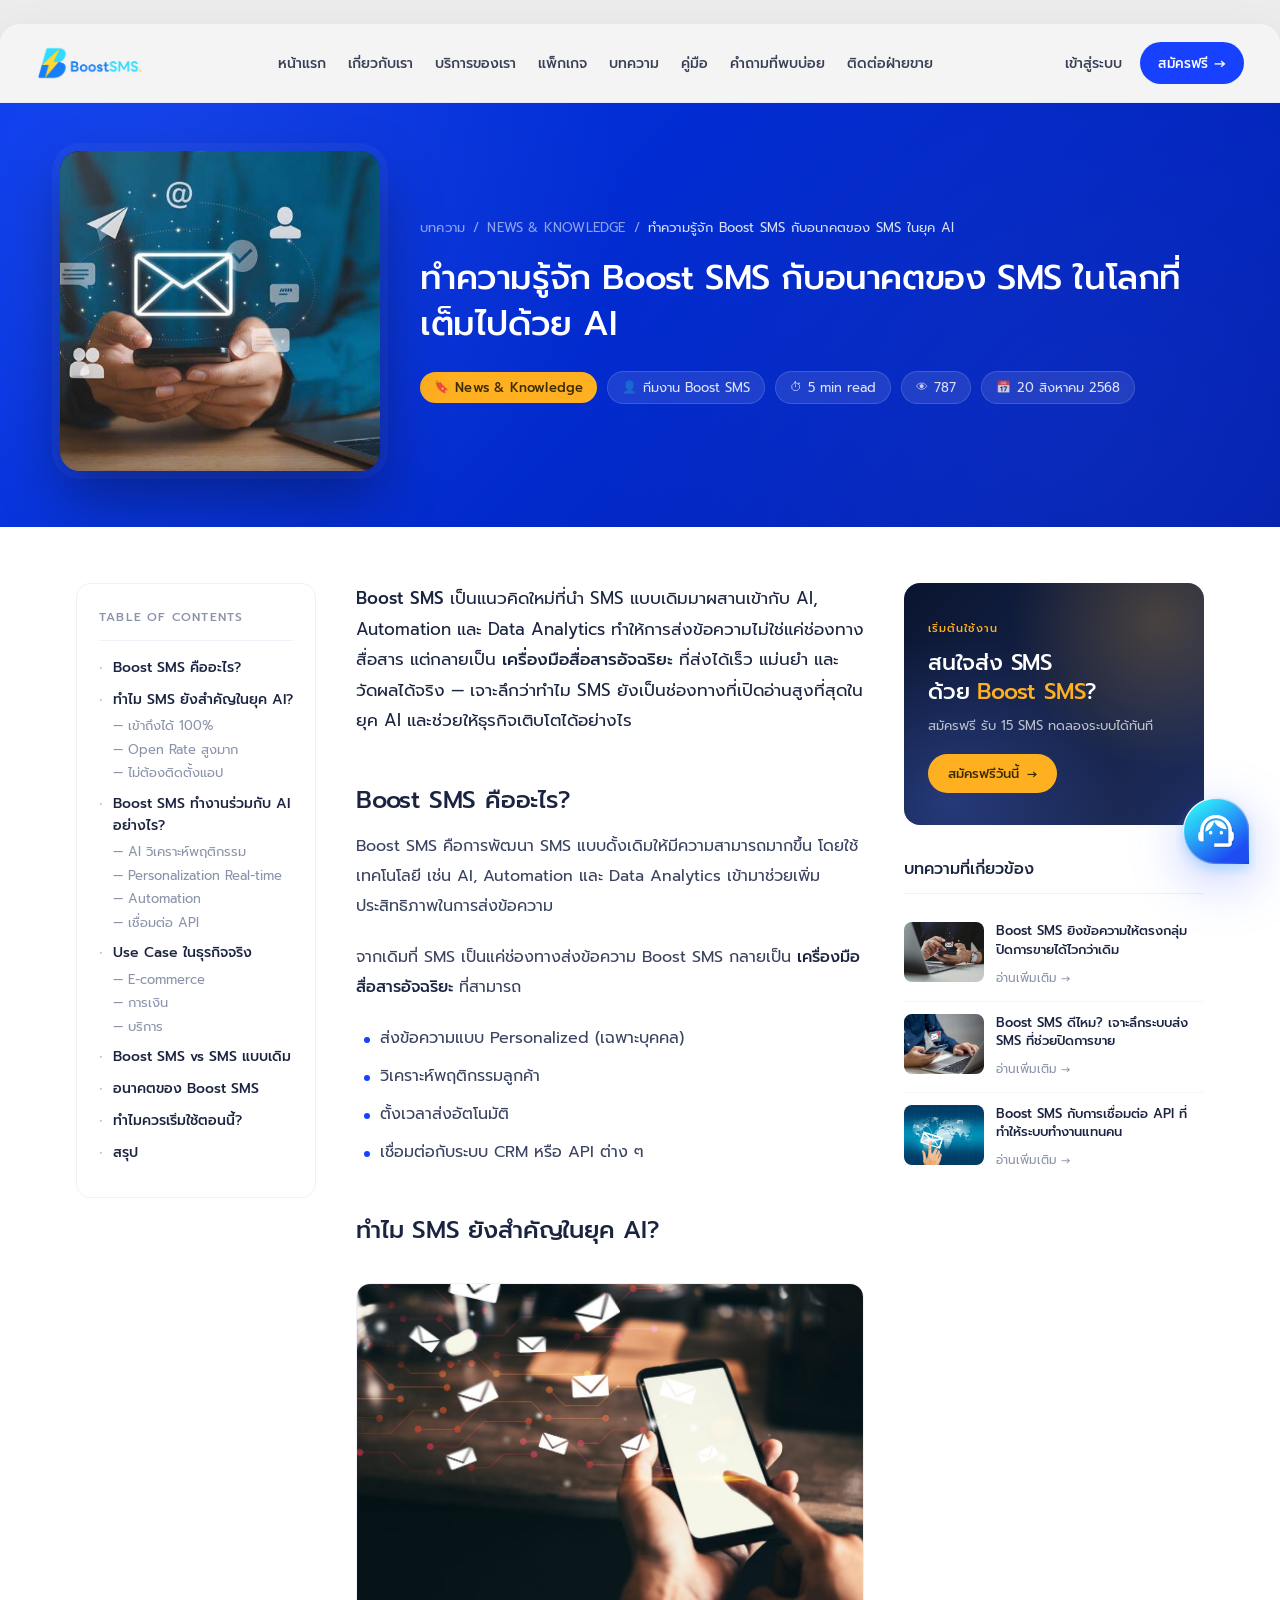
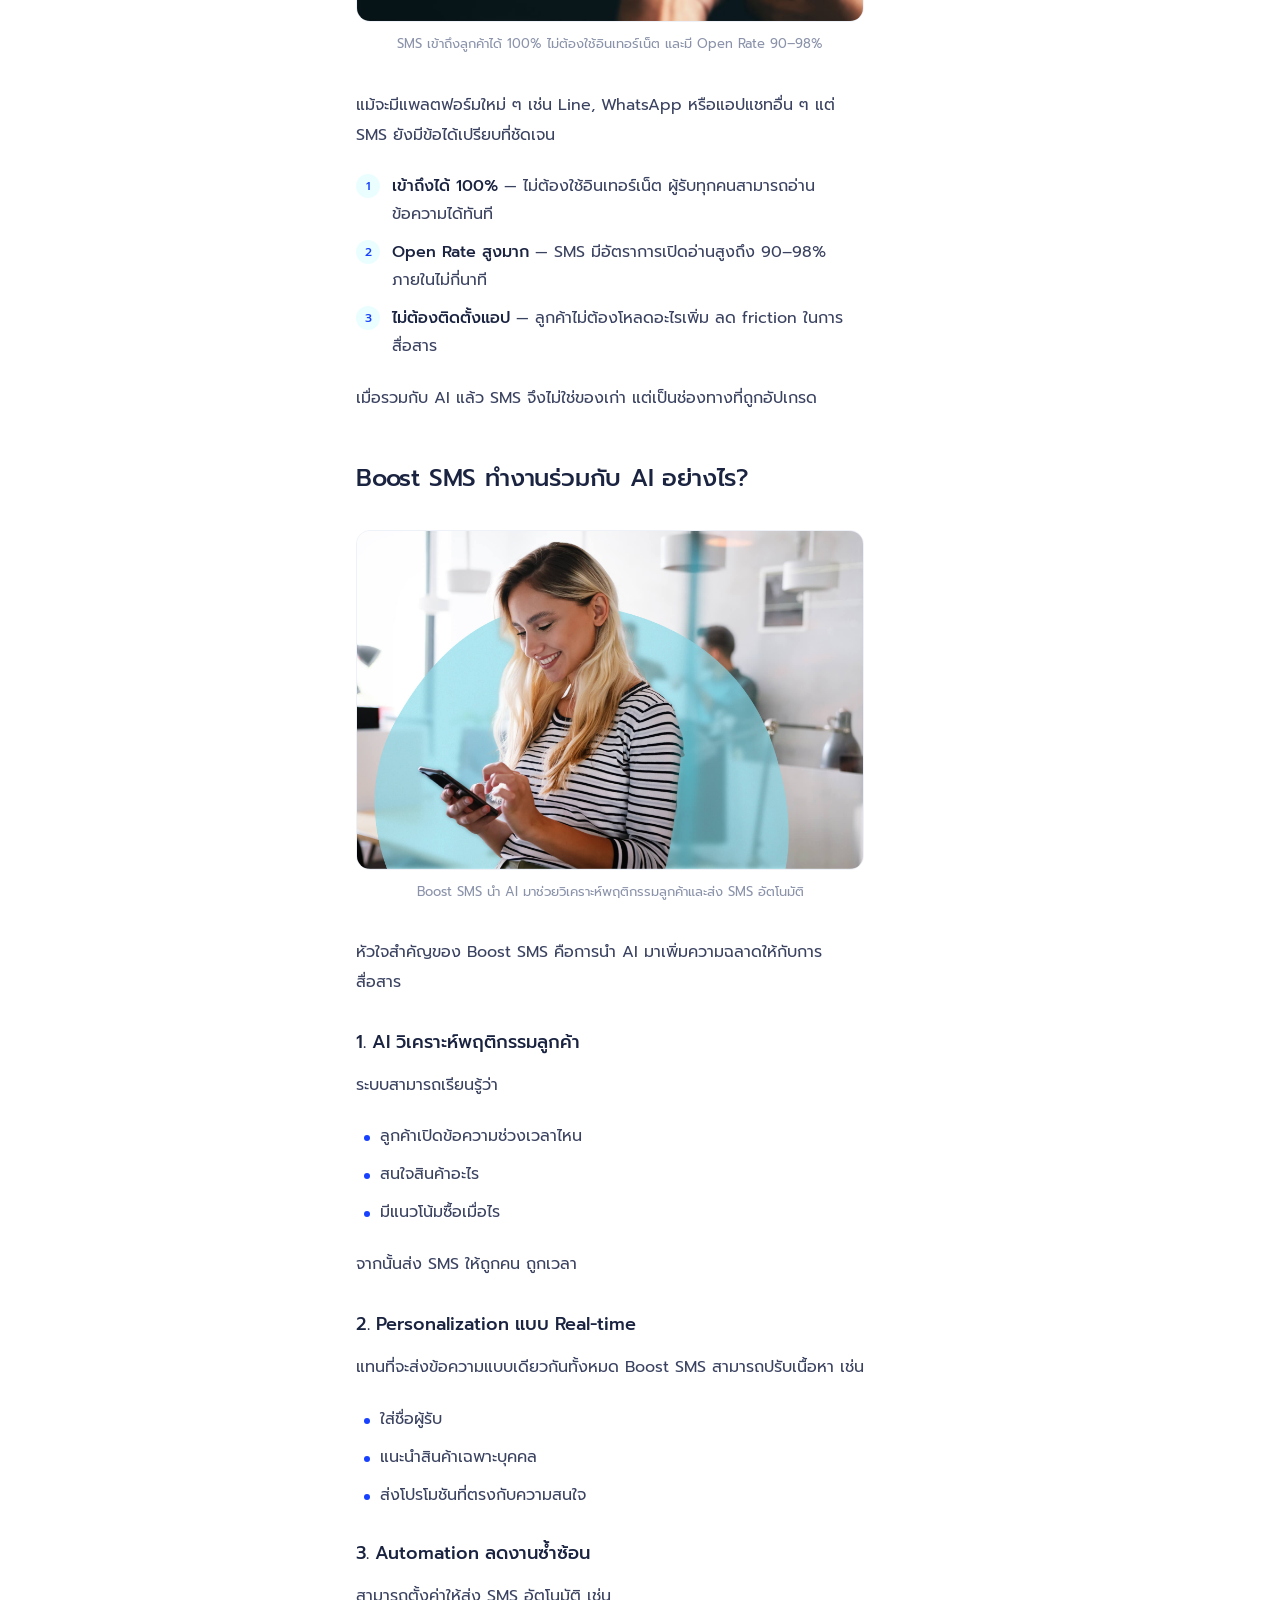
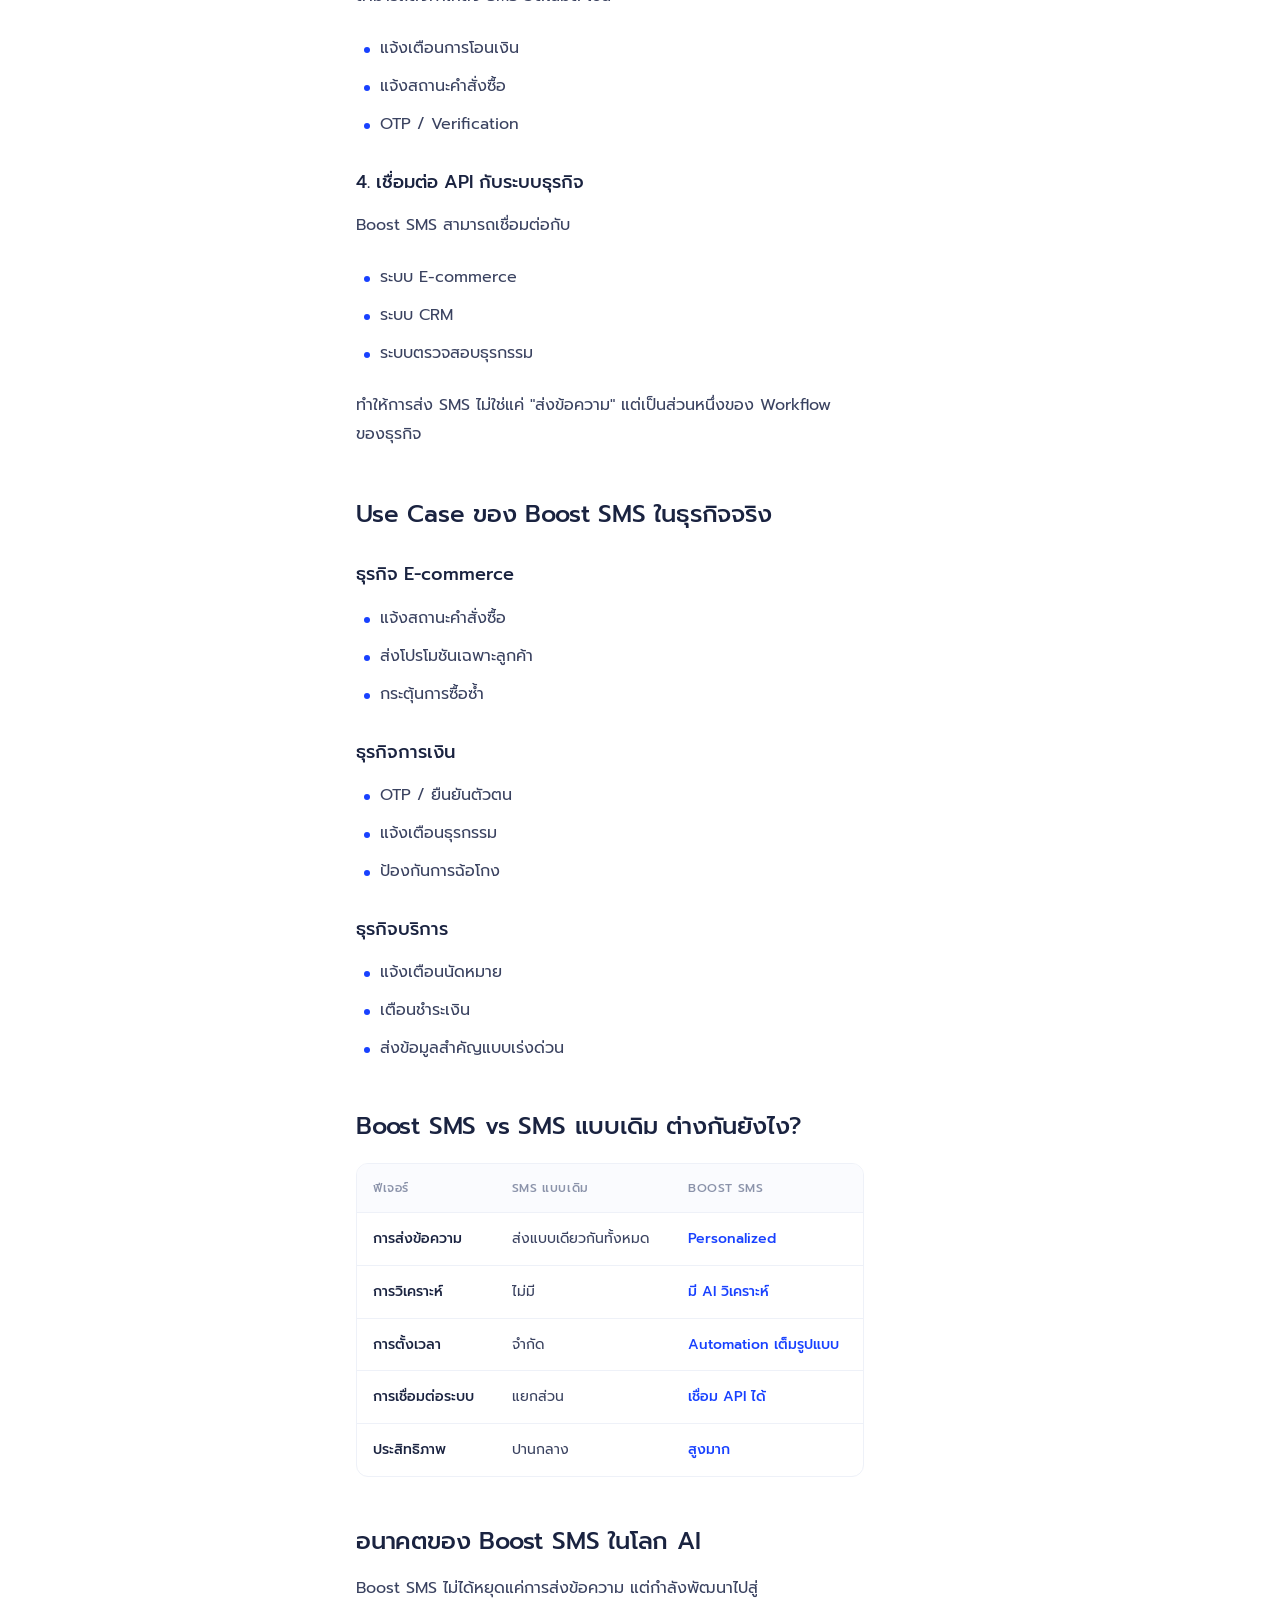
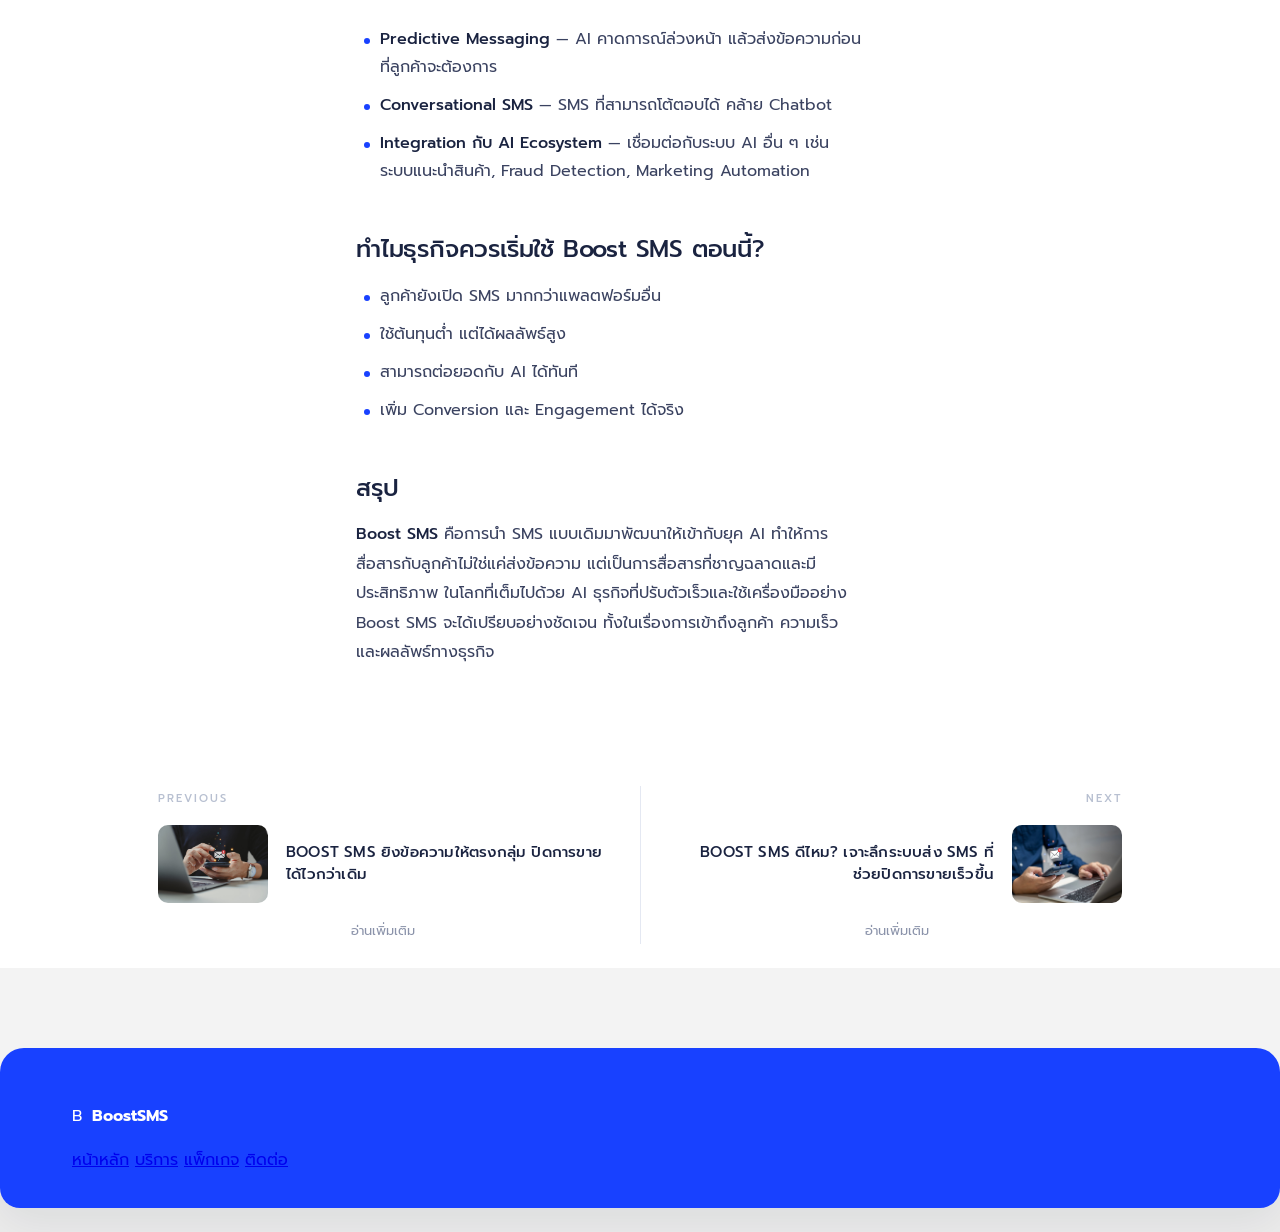
==== article-boost-sms-ai-future.html @ 768e5c73 "Add blog articles, Google Maps embed, redesigned footer Co-Authored-By: Claude Opus 4.7 (1M context)" ====
<!doctype html>
<html lang="th">
  <head>
    <meta charset="UTF-8" />
    <meta name="viewport" content="width=device-width, initial-scale=1.0" />
    <title>ทำความรู้จัก Boost SMS กับอนาคตของ SMS ในโลกที่เต็มไปด้วย AI | BoostSMS</title>
    <link rel="preconnect" href="https://fonts.googleapis.com" />
    <link rel="preconnect" href="https://fonts.gstatic.com" crossorigin />
    <link
      href="https://fonts.googleapis.com/css2?family=Prompt:wght@300;400;500;600;700&display=swap"
      rel="stylesheet"
    />
    <link rel="stylesheet" href="styles.css" />
  </head>
  <body>
    <div class="page-shell">
      <header class="topbar">
        <a class="logo" href="index.html">
          <img src="assets/logo-boostsms.png" alt="BoostSMS" class="logo-image" />
        </a>
        <nav class="desktop-nav">
          <a href="index.html">หน้าแรก</a>
          <a href="index.html">เกี่ยวกับเรา</a>
          <a href="index.html">บริการของเรา</a>
          <a href="index.html">แพ็กเกจ</a>
          <a href="index.html#blog">บทความ</a>
          <a href="index.html">คู่มือ</a>
          <a href="index.html">คำถามที่พบบ่อย</a>
          <a href="index.html">ติดต่อฝ่ายขาย</a>
        </nav>
        <div class="topbar-actions">
          <a class="nav-login" href="#">เข้าสู่ระบบ</a>
          <button class="btn btn-primary btn-signup">
            สมัครฟรี
            <span class="arrow" aria-hidden="true">→</span>
          </button>
        </div>
      </header>

      <main>
        <article class="article-page-v2">
          <section class="article-hero-dark">
            <div class="article-hero-grid">
              <div class="article-hero-cover">
                <img src="assets/cover-ai.jpeg" alt="Boost SMS กับอนาคตของ SMS ในยุค AI" />
              </div>
              <div class="article-hero-info">
                <div class="article-breadcrumb-dark">
                  <a href="index.html">บทความ</a>
                  <span aria-hidden="true">/</span>
                  <a href="index.html#blog">NEWS &amp; KNOWLEDGE</a>
                  <span aria-hidden="true">/</span>
                  <span>ทำความรู้จัก Boost SMS กับอนาคตของ SMS ในยุค AI</span>
                </div>
                <h1>ทำความรู้จัก Boost SMS กับอนาคตของ SMS ในโลกที่เต็มไปด้วย AI</h1>
                <div class="article-hero-meta">
                  <span class="meta-badge">
                    <span class="badge-icon" aria-hidden="true">🔖</span>
                    News &amp; Knowledge
                  </span>
                  <span class="meta-chip">
                    <span class="chip-icon" aria-hidden="true">👤</span>
                    ทีมงาน Boost SMS
                  </span>
                  <span class="meta-chip">
                    <span class="chip-icon" aria-hidden="true">⏱</span>
                    5 min read
                  </span>
                  <span class="meta-chip">
                    <span class="chip-icon" aria-hidden="true">👁</span>
                    787
                  </span>
                  <span class="meta-chip">
                    <span class="chip-icon" aria-hidden="true">📅</span>
                    20 สิงหาคม 2568
                  </span>
                </div>
              </div>
            </div>
          </section>

          <section class="article-body-layout">
            <aside class="article-toc-sidebar">
              <div class="toc-sidebar-title">TABLE OF CONTENTS</div>
              <ul class="toc-sidebar-list">
                <li><a href="#what-is-boost-sms">Boost SMS คืออะไร?</a></li>
                <li>
                  <a href="#why-sms-matter">ทำไม SMS ยังสำคัญในยุค AI?</a>
                  <ul>
                    <li><a href="#why-sms-matter">— เข้าถึงได้ 100%</a></li>
                    <li><a href="#why-sms-matter">— Open Rate สูงมาก</a></li>
                    <li><a href="#why-sms-matter">— ไม่ต้องติดตั้งแอป</a></li>
                  </ul>
                </li>
                <li>
                  <a href="#work-with-ai">Boost SMS ทำงานร่วมกับ AI อย่างไร?</a>
                  <ul>
                    <li><a href="#work-with-ai">— AI วิเคราะห์พฤติกรรม</a></li>
                    <li><a href="#work-with-ai">— Personalization Real-time</a></li>
                    <li><a href="#work-with-ai">— Automation</a></li>
                    <li><a href="#work-with-ai">— เชื่อมต่อ API</a></li>
                  </ul>
                </li>
                <li>
                  <a href="#use-cases">Use Case ในธุรกิจจริง</a>
                  <ul>
                    <li><a href="#use-cases">— E-commerce</a></li>
                    <li><a href="#use-cases">— การเงิน</a></li>
                    <li><a href="#use-cases">— บริการ</a></li>
                  </ul>
                </li>
                <li><a href="#comparison">Boost SMS vs SMS แบบเดิม</a></li>
                <li><a href="#future">อนาคตของ Boost SMS</a></li>
                <li><a href="#why-start-now">ทำไมควรเริ่มใช้ตอนนี้?</a></li>
                <li><a href="#conclusion">สรุป</a></li>
              </ul>
            </aside>

            <div class="article-main-content">
              <div class="article-content">
                <p class="article-lead">
                  <strong>Boost SMS</strong> เป็นแนวคิดใหม่ที่นำ SMS แบบเดิมมาผสานเข้ากับ
                  AI, Automation และ Data Analytics ทำให้การส่งข้อความไม่ใช่แค่ช่องทางสื่อสาร
                  แต่กลายเป็น <strong>เครื่องมือสื่อสารอัจฉริยะ</strong>
                  ที่ส่งได้เร็ว แม่นยำ และวัดผลได้จริง — เจาะลึกว่าทำไม SMS
                  ยังเป็นช่องทางที่เปิดอ่านสูงที่สุดในยุค AI และช่วยให้ธุรกิจเติบโตได้อย่างไร
                </p>

                <h2 id="what-is-boost-sms">Boost SMS คืออะไร?</h2>
                <p>
                  Boost SMS คือการพัฒนา SMS แบบดั้งเดิมให้มีความสามารถมากขึ้น
                  โดยใช้เทคโนโลยี เช่น AI, Automation และ Data Analytics
                  เข้ามาช่วยเพิ่มประสิทธิภาพในการส่งข้อความ
                </p>
                <p>
                  จากเดิมที่ SMS เป็นแค่ช่องทางส่งข้อความ Boost SMS กลายเป็น
                  <strong>เครื่องมือสื่อสารอัจฉริยะ</strong> ที่สามารถ
                </p>
                <ul class="feature-list">
                  <li>ส่งข้อความแบบ Personalized (เฉพาะบุคคล)</li>
                  <li>วิเคราะห์พฤติกรรมลูกค้า</li>
                  <li>ตั้งเวลาส่งอัตโนมัติ</li>
                  <li>เชื่อมต่อกับระบบ CRM หรือ API ต่าง ๆ</li>
                </ul>

                <h2 id="why-sms-matter">ทำไม SMS ยังสำคัญในยุค AI?</h2>
                <figure>
                  <img src="assets/blog-sms-marketing.jpg" alt="SMS ยังคงเป็นช่องทางที่มี Open Rate สูงที่สุด" />
                  <figcaption>SMS เข้าถึงลูกค้าได้ 100% ไม่ต้องใช้อินเทอร์เน็ต และมี Open Rate 90–98%</figcaption>
                </figure>
                <p>
                  แม้จะมีแพลตฟอร์มใหม่ ๆ เช่น Line, WhatsApp หรือแอปแชทอื่น ๆ แต่ SMS
                  ยังมีข้อได้เปรียบที่ชัดเจน
                </p>
                <ol>
                  <li>
                    <strong>เข้าถึงได้ 100%</strong> — ไม่ต้องใช้อินเทอร์เน็ต
                    ผู้รับทุกคนสามารถอ่านข้อความได้ทันที
                  </li>
                  <li>
                    <strong>Open Rate สูงมาก</strong> — SMS
                    มีอัตราการเปิดอ่านสูงถึง 90–98% ภายในไม่กี่นาที
                  </li>
                  <li>
                    <strong>ไม่ต้องติดตั้งแอป</strong> —
                    ลูกค้าไม่ต้องโหลดอะไรเพิ่ม ลด friction ในการสื่อสาร
                  </li>
                </ol>
                <p>เมื่อรวมกับ AI แล้ว SMS จึงไม่ใช่ของเก่า แต่เป็นช่องทางที่ถูกอัปเกรด</p>

                <h2 id="work-with-ai">Boost SMS ทำงานร่วมกับ AI อย่างไร?</h2>
                <figure>
                  <img src="assets/blog-boost-header.jpg" alt="Boost SMS ที่ใช้ AI วิเคราะห์และส่งข้อความอัตโนมัติ" />
                  <figcaption>Boost SMS นำ AI มาช่วยวิเคราะห์พฤติกรรมลูกค้าและส่ง SMS อัตโนมัติ</figcaption>
                </figure>
                <p>หัวใจสำคัญของ Boost SMS คือการนำ AI มาเพิ่มความฉลาดให้กับการสื่อสาร</p>

                <h3>1. AI วิเคราะห์พฤติกรรมลูกค้า</h3>
                <p>ระบบสามารถเรียนรู้ว่า</p>
                <ul class="feature-list">
                  <li>ลูกค้าเปิดข้อความช่วงเวลาไหน</li>
                  <li>สนใจสินค้าอะไร</li>
                  <li>มีแนวโน้มซื้อเมื่อไร</li>
                </ul>
                <p>จากนั้นส่ง SMS ให้ถูกคน ถูกเวลา</p>

                <h3>2. Personalization แบบ Real-time</h3>
                <p>
                  แทนที่จะส่งข้อความแบบเดียวกันทั้งหมด Boost SMS สามารถปรับเนื้อหา
                  เช่น
                </p>
                <ul class="feature-list">
                  <li>ใส่ชื่อผู้รับ</li>
                  <li>แนะนำสินค้าเฉพาะบุคคล</li>
                  <li>ส่งโปรโมชันที่ตรงกับความสนใจ</li>
                </ul>

                <h3>3. Automation ลดงานซ้ำซ้อน</h3>
                <p>สามารถตั้งค่าให้ส่ง SMS อัตโนมัติ เช่น</p>
                <ul class="feature-list">
                  <li>แจ้งเตือนการโอนเงิน</li>
                  <li>แจ้งสถานะคำสั่งซื้อ</li>
                  <li>OTP / Verification</li>
                </ul>

                <h3>4. เชื่อมต่อ API กับระบบธุรกิจ</h3>
                <p>Boost SMS สามารถเชื่อมต่อกับ</p>
                <ul class="feature-list">
                  <li>ระบบ E-commerce</li>
                  <li>ระบบ CRM</li>
                  <li>ระบบตรวจสอบธุรกรรม</li>
                </ul>
                <p>ทำให้การส่ง SMS ไม่ใช่แค่ "ส่งข้อความ" แต่เป็นส่วนหนึ่งของ Workflow ของธุรกิจ</p>

                <h2 id="use-cases">Use Case ของ Boost SMS ในธุรกิจจริง</h2>

                <h3>ธุรกิจ E-commerce</h3>
                <ul class="feature-list">
                  <li>แจ้งสถานะคำสั่งซื้อ</li>
                  <li>ส่งโปรโมชันเฉพาะลูกค้า</li>
                  <li>กระตุ้นการซื้อซ้ำ</li>
                </ul>

                <h3>ธุรกิจการเงิน</h3>
                <ul class="feature-list">
                  <li>OTP / ยืนยันตัวตน</li>
                  <li>แจ้งเตือนธุรกรรม</li>
                  <li>ป้องกันการฉ้อโกง</li>
                </ul>

                <h3>ธุรกิจบริการ</h3>
                <ul class="feature-list">
                  <li>แจ้งเตือนนัดหมาย</li>
                  <li>เตือนชำระเงิน</li>
                  <li>ส่งข้อมูลสำคัญแบบเร่งด่วน</li>
                </ul>

                <h2 id="comparison">Boost SMS vs SMS แบบเดิม ต่างกันยังไง?</h2>
                <div class="article-table-wrap">
                  <table class="article-table">
                    <thead>
                      <tr>
                        <th>ฟีเจอร์</th>
                        <th>SMS แบบเดิม</th>
                        <th>Boost SMS</th>
                      </tr>
                    </thead>
                    <tbody>
                      <tr>
                        <td>การส่งข้อความ</td>
                        <td>ส่งแบบเดียวกันทั้งหมด</td>
                        <td><strong>Personalized</strong></td>
                      </tr>
                      <tr>
                        <td>การวิเคราะห์</td>
                        <td>ไม่มี</td>
                        <td><strong>มี AI วิเคราะห์</strong></td>
                      </tr>
                      <tr>
                        <td>การตั้งเวลา</td>
                        <td>จำกัด</td>
                        <td><strong>Automation เต็มรูปแบบ</strong></td>
                      </tr>
                      <tr>
                        <td>การเชื่อมต่อระบบ</td>
                        <td>แยกส่วน</td>
                        <td><strong>เชื่อม API ได้</strong></td>
                      </tr>
                      <tr>
                        <td>ประสิทธิภาพ</td>
                        <td>ปานกลาง</td>
                        <td><strong>สูงมาก</strong></td>
                      </tr>
                    </tbody>
                  </table>
                </div>

                <h2 id="future">อนาคตของ Boost SMS ในโลก AI</h2>
                <p>Boost SMS ไม่ได้หยุดแค่การส่งข้อความ แต่กำลังพัฒนาไปสู่</p>
                <ul class="feature-list">
                  <li>
                    <strong>Predictive Messaging</strong> — AI คาดการณ์ล่วงหน้า
                    แล้วส่งข้อความก่อนที่ลูกค้าจะต้องการ
                  </li>
                  <li>
                    <strong>Conversational SMS</strong> — SMS ที่สามารถโต้ตอบได้
                    คล้าย Chatbot
                  </li>
                  <li>
                    <strong>Integration กับ AI Ecosystem</strong> — เชื่อมต่อกับระบบ
                    AI อื่น ๆ เช่น ระบบแนะนำสินค้า, Fraud Detection, Marketing Automation
                  </li>
                </ul>

                <h2 id="why-start-now">ทำไมธุรกิจควรเริ่มใช้ Boost SMS ตอนนี้?</h2>
                <ul class="feature-list">
                  <li>ลูกค้ายังเปิด SMS มากกว่าแพลตฟอร์มอื่น</li>
                  <li>ใช้ต้นทุนต่ำ แต่ได้ผลลัพธ์สูง</li>
                  <li>สามารถต่อยอดกับ AI ได้ทันที</li>
                  <li>เพิ่ม Conversion และ Engagement ได้จริง</li>
                </ul>

                <h2 id="conclusion">สรุป</h2>
                <p>
                  <strong>Boost SMS</strong> คือการนำ SMS แบบเดิมมาพัฒนาให้เข้ากับยุค
                  AI ทำให้การสื่อสารกับลูกค้าไม่ใช่แค่ส่งข้อความ
                  แต่เป็นการสื่อสารที่ชาญฉลาดและมีประสิทธิภาพ
                  ในโลกที่เต็มไปด้วย AI ธุรกิจที่ปรับตัวเร็วและใช้เครื่องมืออย่าง Boost
                  SMS จะได้เปรียบอย่างชัดเจน ทั้งในเรื่องการเข้าถึงลูกค้า ความเร็ว
                  และผลลัพธ์ทางธุรกิจ
                </p>
              </div>
            </div>

            <aside class="article-right-sidebar">
              <a href="#" class="sidebar-cta-banner">
                <div class="sidebar-cta-inner">
                  <div class="sidebar-cta-eyebrow">เริ่มต้นใช้งาน</div>
                  <div class="sidebar-cta-headline">
                    สนใจส่ง SMS<br />ด้วย <span>Boost SMS</span>?
                  </div>
                  <div class="sidebar-cta-subtext">
                    สมัครฟรี รับ 15 SMS ทดลองระบบได้ทันที
                  </div>
                  <div class="sidebar-cta-button">
                    สมัครฟรีวันนี้
                    <span aria-hidden="true">→</span>
                  </div>
                </div>
                <div class="sidebar-cta-deco" aria-hidden="true"></div>
              </a>

              <div class="sidebar-related">
                <div class="sidebar-related-title">บทความที่เกี่ยวข้อง</div>
                <a href="article-boost-sms-targeted.html" class="sidebar-related-item">
                  <div class="sr-thumb"><img src="assets/cover-targeted.jpeg" alt="" /></div>
                  <div class="sr-body">
                    <h4>Boost SMS ยิงข้อความให้ตรงกลุ่ม ปิดการขายได้ไวกว่าเดิม</h4>
                    <span class="sr-more">อ่านเพิ่มเติม →</span>
                  </div>
                </a>
                <a href="article-boost-sms-review.html" class="sidebar-related-item">
                  <div class="sr-thumb"><img src="assets/cover-review.jpg" alt="" /></div>
                  <div class="sr-body">
                    <h4>Boost SMS ดีไหม? เจาะลึกระบบส่ง SMS ที่ช่วยปิดการขาย</h4>
                    <span class="sr-more">อ่านเพิ่มเติม →</span>
                  </div>
                </a>
                <a href="article-boost-sms-api.html" class="sidebar-related-item">
                  <div class="sr-thumb"><img src="assets/cover-network.jpg" alt="" /></div>
                  <div class="sr-body">
                    <h4>Boost SMS กับการเชื่อมต่อ API ที่ทำให้ระบบทำงานแทนคน</h4>
                    <span class="sr-more">อ่านเพิ่มเติม →</span>
                  </div>
                </a>
              </div>
            </aside>
          </section>

          <nav class="article-prevnext" aria-label="บทความก่อนหน้าและถัดไป">
            <a href="article-boost-sms-targeted.html" class="prevnext-item prevnext-prev">
              <div class="prevnext-label">PREVIOUS</div>
              <div class="prevnext-body">
                <div class="prevnext-thumb">
                  <img src="assets/cover-targeted.jpeg" alt="" />
                </div>
                <div class="prevnext-text">
                  <h4>BOOST SMS ยิงข้อความให้ตรงกลุ่ม ปิดการขายได้ไวกว่าเดิม</h4>
                </div>
              </div>
              <div class="prevnext-more">อ่านเพิ่มเติม</div>
            </a>
            <a href="#" class="prevnext-item prevnext-next">
              <div class="prevnext-label">NEXT</div>
              <div class="prevnext-body">
                <div class="prevnext-text">
                  <h4>BOOST SMS ดีไหม? เจาะลึกระบบส่ง SMS ที่ช่วยปิดการขายเร็วขึ้น</h4>
                </div>
                <div class="prevnext-thumb">
                  <img src="assets/cover-review.jpg" alt="" />
                </div>
              </div>
              <div class="prevnext-more">อ่านเพิ่มเติม</div>
            </a>
          </nav>
        </article>
      </main>

      <footer class="footer">
        <div class="footer-brand">
          <span class="logo-mark">B</span>
          <strong>BoostSMS</strong>
        </div>
        <div class="footer-links">
          <a href="index.html">หน้าหลัก</a>
          <a href="index.html">บริการ</a>
          <a href="index.html">แพ็กเกจ</a>
          <a href="index.html">ติดต่อ</a>
        </div>
      </footer>
    </div>

    <a href="#" class="chat-popup" aria-label="แชทกับเรา">
      <img src="assets/chat-popup.png" alt="Chat" />
    </a>

    <script src="script.js"></script>
  </body>
</html>
---- styles.css ----
:root {
  --blue: #1841ff;
  --blue-dark: #1235d2;
  --sky: #eef8ff;
  --ink: #10152c;
  --muted: #69708a;
  --line: #e6ecf6;
  --mint: #e6f6ef;
  --mint-deep: #a8dfc3;
}

* {
  box-sizing: border-box;
}

body {
  margin: 0;
  font-family: "Prompt", sans-serif;
  background: #ececec;
  color: var(--ink);
}

.page-shell {
  max-width: 1280px;
  margin: 24px auto;
  background: #F4F4F4E5;
  border-radius: 20px;
  overflow: hidden;
  box-shadow: 0 14px 45px rgba(17, 24, 39, 0.08);
}

.topbar {
  display: flex;
  align-items: center;
  justify-content: space-between;
  gap: 24px;
  padding: 18px 36px;
  border-bottom: 1px solid var(--line);
  position: sticky;
  top: 0;
  z-index: 20;
  background: rgba(244, 244, 244, 0.9);
  backdrop-filter: blur(8px);
}

.logo {
  display: flex;
  align-items: center;
  text-decoration: none;
}

.logo-image {
  height: 36px;
  width: auto;
  display: block;
}

.desktop-nav {
  display: flex;
  gap: 22px;
  flex-wrap: wrap;
  justify-content: center;
  flex: 1;
}

.desktop-nav a {
  text-decoration: none;
  color: #394056;
  font-size: 14px;
  font-weight: 500;
  transition: color 0.15s ease;
}

.desktop-nav a:hover {
  color: var(--blue);
}

.topbar-actions {
  display: flex;
  align-items: center;
  gap: 18px;
}

.nav-login {
  color: #394056;
  text-decoration: none;
  font-size: 14px;
  font-weight: 500;
}

.btn-signup {
  display: inline-flex;
  align-items: center;
  gap: 6px;
  padding: 10px 18px;
}

.btn-signup .arrow {
  font-size: 15px;
  transition: transform 0.2s ease;
}

.btn-signup:hover .arrow {
  transform: translateX(3px);
}

.btn {
  border: 0;
  border-radius: 999px;
  font-family: inherit;
  font-weight: 500;
  padding: 10px 18px;
  cursor: pointer;
}

.btn-primary {
  background: var(--blue);
  color: #fff;
}

.btn-ghost {
  background: #edf2ff;
  color: var(--blue);
  border: 1px solid #dae5ff;
}

.btn-light {
  background: #fff;
  color: var(--blue);
}

.full {
  width: 100%;
}

.section-light {
  padding: 56px 36px;
  background: #fff;
}

.section-blue {
  padding: 72px 56px;
  background: #1D4CF3;
  color: #fff;
}

.hero {
  padding: 24px 48px 64px;
  background: #F4F4F4E5;
}

.hero-card {
  display: grid;
  grid-template-columns: 1.05fr 1fr;
  gap: 0;
  align-items: center;
  padding: 20px 0 40px 56px;
  background: #FFFFFF;
  border-radius: 24px;
  position: relative;
  overflow: hidden;
}

.hero h1 {
  margin: 0;
  font-size: 40px;
  line-height: 1.3;
  font-weight: 600;
  letter-spacing: 0.2px;
}

.hero-lead {
  color: #4b5470;
  margin: 18px 0 0;
  font-size: 16px;
  line-height: 1.65;
  max-width: 520px;
}

.price-callout {
  margin-top: 28px;
  background: #ECFEFF;
  border-radius: 24px;
  padding: 22px 28px 24px;
  max-width: 520px;
  position: relative;
}

.price-callout::before {
  content: "";
  position: absolute;
  top: -22px;
  right: -12px;
  width: 64px;
  height: 64px;
  background: #eef5fc;
  border-radius: 50%;
  pointer-events: none;
}

.price-callout::after {
  content: "";
  position: absolute;
  bottom: -18px;
  left: 48px;
  width: 32px;
  height: 32px;
  background: #ECFEFF;
  border-radius: 50%;
  pointer-events: none;
}

.price-headline {
  margin: 0 80px 0 0;
  font-size: 24px;
  font-weight: 600;
  color: var(--ink);
  letter-spacing: -0.2px;
}

.price-headline strong {
  color: var(--blue);
  font-weight: 700;
}

.price-checks {
  list-style: none;
  padding: 0;
  margin: 20px 0 24px;
  display: flex;
  flex-wrap: wrap;
  gap: 22px;
}

.price-checks li {
  display: inline-flex;
  align-items: center;
  gap: 10px;
  color: #3b4358;
  font-size: 14px;
}

.price-checks .check {
  width: 22px;
  height: 22px;
  border-radius: 50%;
  background: var(--mint-deep);
  color: #fff;
  font-size: 13px;
  font-weight: 700;
  display: inline-flex;
  align-items: center;
  justify-content: center;
}

.price-callout .btn {
  padding: 13px 26px;
  font-size: 15px;
  font-weight: 600;
  box-shadow: 0 12px 24px rgba(24, 65, 255, 0.28);
}

.hero-phone-wrap {
  display: flex;
  justify-content: flex-end;
  align-items: flex-end;
  position: relative;
  align-self: stretch;
  margin-bottom: -60px;
  overflow: visible;
}

.hero-phone-image {
  width: 100%;
  max-width: 420px;
  height: auto;
  display: block;
  object-fit: contain;
  -webkit-mask-image: linear-gradient(
    to bottom,
    #000 0%,
    #000 82%,
    rgba(0, 0, 0, 0.85) 88%,
    transparent 95%
  );
  mask-image: linear-gradient(
    to bottom,
    #000 0%,
    #000 82%,
    rgba(0, 0, 0, 0.85) 88%,
    transparent 95%
  );
}

.hero-stats {
  margin-top: 48px;
  display: grid;
  grid-template-columns: repeat(4, minmax(0, 1fr));
  gap: 20px;
  padding: 0 24px 8px;
  position: relative;
}

.chat-popup {
  position: fixed;
  bottom: 24px;
  right: 24px;
  width: 80px;
  height: 80px;
  z-index: 50;
  display: block;
  transition: transform 0.2s ease;
}

.chat-popup img {
  width: 100%;
  height: 100%;
  display: block;
  object-fit: contain;
  filter: drop-shadow(0 14px 26px rgba(24, 65, 255, 0.28));
}

.chat-popup:hover {
  transform: translateY(-2px);
}

@media (max-width: 760px) {
  .chat-popup {
    width: 64px;
    height: 64px;
    bottom: 16px;
    right: 16px;
  }
}

.stat {
  display: flex;
  flex-direction: column;
  align-items: center;
  text-align: center;
}

.stat strong {
  font-size: 44px;
  font-weight: 700;
  color: var(--ink);
  letter-spacing: -0.5px;
  line-height: 1;
}

.stat span {
  margin-top: 8px;
  color: var(--muted);
  font-size: 14px;
}

.service-header {
  display: flex;
  align-items: center;
  justify-content: space-between;
  gap: 24px;
  flex-wrap: wrap;
}

.service-header h2 {
  margin: 0;
  font-size: 36px;
  font-weight: 700;
  letter-spacing: -0.3px;
}

.service-header .accent {
  color: #9EF4FF;
}

.pill-tabs {
  display: inline-flex;
  padding: 6px;
  gap: 4px;
  border-radius: 999px;
  background: rgba(255, 255, 255, 0.08);
  flex-wrap: wrap;
}

.tab {
  border: 0;
  background: transparent;
  color: #fff;
  padding: 10px 22px;
  border-radius: 999px;
  font-family: inherit;
  font-size: 14px;
  font-weight: 500;
  cursor: pointer;
  transition: background 0.2s ease, color 0.2s ease;
}

.tab:hover {
  background: rgba(255, 255, 255, 0.08);
}

.tab.active {
  background: #fff;
  color: var(--blue);
  font-weight: 600;
}

.service-panel {
  display: none;
  animation: panelFade 0.35s ease;
}

.service-panel.active {
  display: block;
}

@keyframes panelFade {
  from { opacity: 0; transform: translateY(6px); }
  to   { opacity: 1; transform: translateY(0); }
}

.service-content {
  margin-top: 40px;
  display: grid;
  grid-template-columns: 0.9fr 1.1fr;
  gap: 32px;
  align-items: center;
}

.service-sub {
  margin: 14px 0 0;
  color: rgba(255, 255, 255, 0.78);
  font-size: 15px;
  line-height: 1.7;
  max-width: 520px;
}

.sparkle {
  display: inline-block;
  height: 0.9em;
  width: auto;
  vertical-align: -0.05em;
  margin-left: 4px;
  filter: drop-shadow(0 0 6px rgba(255, 221, 120, 0.8));
}

.service-ctas {
  display: flex;
  gap: 12px;
  margin-top: 28px;
  flex-wrap: wrap;
}

.service-ctas .btn {
  padding: 12px 22px;
  font-weight: 600;
  font-size: 14px;
}

.btn-yellow {
  background: #ffd74d;
  color: #141414;
}

.service-visual {
  position: relative;
  display: flex;
  align-items: center;
  justify-content: center;
}

.service-visual img {
  display: block;
  max-width: 100%;
  height: auto;
}

.otp-stage {
  position: relative;
  margin: 20px auto 0;
  width: 100%;
  aspect-ratio: 1160 / 560;
}

.otp-lead {
  position: absolute;
  top: 22%;
  left: 8%;
  width: 38%;
  margin: 0;
  font-size: 20px;
  font-weight: 600;
  line-height: 1.5;
  letter-spacing: -0.2px;
  text-align: center;
  color: #fff;
  z-index: 5;
}

.otp-dashboard-img {
  position: absolute;
  top: 4%;
  right: -56px;
  width: 56%;
  height: auto;
  border-radius: 12px 0 0 12px;
  z-index: 1;
}

.otp-phone-img {
  position: absolute;
  bottom: 0;
  left: 12%;
  width: 27%;
  height: auto;
  z-index: 3;
  filter: drop-shadow(0 26px 36px rgba(5, 12, 60, 0.45));
}

.otp-envelope-wrap {
  position: absolute;
  top: 40%;
  left: 35%;
  width: 14%;
  z-index: 4;
  transform: rotate(-8deg);
  filter: drop-shadow(0 14px 20px rgba(5, 12, 60, 0.35));
}

.otp-envelope-img {
  width: 100%;
  height: auto;
  display: block;
}

.otp-envelope-dot {
  position: absolute;
  top: -14%;
  right: 40%;
  width: 26px;
  height: 26px;
  border-radius: 50%;
  background: #ff3b5c;
  color: #fff;
  font-size: 13px;
  font-weight: 700;
  font-style: normal;
  display: flex;
  align-items: center;
  justify-content: center;
  box-shadow: 0 4px 10px rgba(0, 0, 0, 0.18);
  transform: rotate(8deg);
}

.service-panel[data-panel="otp"] {
  padding-bottom: 0;
}

.sms-service:has(.service-panel[data-panel="otp"].active) {
  padding-bottom: 0;
}

.api-lead {
  margin: 0 0 14px;
  font-size: 24px;
  font-weight: 700;
  line-height: 1.35;
  color: #fff;
}

.api-visual img {
  width: 100%;
  max-width: 560px;
  filter: drop-shadow(0 24px 40px rgba(5, 12, 60, 0.45));
}

.btn-outline-light {
  background: transparent;
  color: #fff;
  border: 1px solid rgba(255, 255, 255, 0.7);
}

.btn-outline-light:hover {
  background: rgba(255, 255, 255, 0.1);
}

.report-subtitle {
  margin: 28px auto 0;
  text-align: center;
  font-size: 20px;
  font-weight: 600;
  color: #fff;
  max-width: 720px;
}

.report-visual-full {
  margin-top: 28px;
  justify-content: center;
}

.report-visual-full img {
  width: 100%;
  max-width: 1080px;
  height: auto;
  filter: drop-shadow(0 30px 50px rgba(5, 12, 60, 0.4));
}

.service-lead {
  margin: 0;
  font-size: 18px;
  line-height: 1.65;
  color: rgba(255, 255, 255, 0.92);
}

.carrier-card {
  margin-top: 28px;
  padding: 24px 28px;
  border-radius: 24px;
  background: rgba(255, 255, 255, 0.06);
  border: 1px solid rgba(255, 255, 255, 0.14);
  backdrop-filter: blur(6px);
}

.carrier-title {
  margin: 0 0 18px;
  text-align: center;
  font-size: 15px;
  color: rgba(255, 255, 255, 0.88);
}

.carrier-logos {
  display: flex;
  align-items: center;
  justify-content: center;
}

.carrier-logos img {
  width: 100%;
  max-width: 420px;
  display: block;
}

.service-features {
  list-style: none;
  padding: 0;
  margin: 28px 0 0;
  display: grid;
  gap: 14px;
}

.service-features li {
  position: relative;
  padding-left: 20px;
  font-size: 15px;
  line-height: 1.55;
  color: rgba(255, 255, 255, 0.92);
}

.service-features li::before {
  content: "";
  position: absolute;
  left: 0;
  top: 9px;
  width: 6px;
  height: 6px;
  border-radius: 50%;
  background: #7cc8ff;
}

.service-dashboard {
  margin-right: -56px;
}

.service-dashboard img {
  display: block;
  width: 100%;
  height: auto;
}

.mock-head {
  height: 28px;
  border-radius: 8px;
  background: #edf2ff;
}

.mock-grid {
  margin-top: 12px;
  display: grid;
  grid-template-columns: 1fr 1fr;
  gap: 10px;
}

.mock-grid div {
  height: 100px;
  border-radius: 10px;
  background: #f4f7ff;
}

.section-title h2 {
  margin: 0;
  font-size: 36px;
  font-weight: 700;
  letter-spacing: -0.3px;
}

.section-title .accent-blue {
  color: var(--blue);
}

.section-title.center {
  text-align: center;
}

.features {
  background: #EEFAFF;
  border-bottom-left-radius: 50% 80px;
  padding-bottom: 100px;
}

.feature-layout {
  margin-top: 36px;
  display: grid;
  grid-template-columns: 1.5fr 1fr;
  gap: 24px;
  align-items: center;
}

.feature-cards {
  display: grid;
  grid-template-columns: 1fr 1fr;
  gap: 16px;
}

.feature-chart {
  margin-right: -56px;
}

.feature-chart img {
  width: 100%;
  display: block;
}

.f-card {
  background: #fff;
  border-radius: 18px;
  padding: 22px 24px;
  display: flex;
  flex-direction: column;
  box-shadow: 0 8px 24px rgba(20, 33, 84, 0.05);
}

.f-icon {
  display: inline-flex;
  align-items: center;
  justify-content: center;
  width: fit-content;
  color: var(--blue);
  margin-bottom: 14px;
}

.f-icon svg,
.f-icon img {
  width: 36px;
  height: 36px;
  object-fit: contain;
}

.f-card h3 {
  margin: 0 0 6px;
  font-size: 17px;
  font-weight: 700;
  color: var(--ink);
  letter-spacing: -0.2px;
}

.f-card p {
  margin: 0;
  color: #6b7390;
  line-height: 1.5;
  font-size: 14px;
}

.award {
  padding: 60px 36px 72px;
  text-align: center;
}

.award-image {
  width: min(140px, 40vw);
  display: block;
  margin: 0 auto 20px;
}

.award h3 {
  margin: 0 0 14px;
  font-size: 24px;
  font-weight: 700;
  color: var(--ink);
  letter-spacing: -0.2px;
}

.award p {
  color: #636b83;
  margin: 0 0 14px;
  font-size: 15px;
  line-height: 1.75;
}

.award-link {
  color: var(--blue);
  text-decoration: underline;
  font-size: 15px;
  font-weight: 400;
}

.award-link:hover {
  text-decoration: none;
}
.pricing {
  background: #EEFAFF;
  border-top-right-radius: 50% 80px;
  padding-top: 100px;
}

.pricing-subtitle {
  margin: 10px 0 0;
  color: var(--blue);
  font-size: 22px;
  font-weight: 700;
  letter-spacing: -0.2px;
}

.pricing-rows {
  margin-top: 110px;
  display: flex;
  flex-direction: column;
  gap: 90px;
}

.plan-row {
  background: #fff;
  border-radius: 28px;
  padding: 18px 14px;
  display: grid;
  grid-template-columns: repeat(5, minmax(0, 1fr));
  gap: 4px;
  position: relative;
}

.plan {
  border: 0;
  border-radius: 0;
  padding: 30px 32px;
  position: relative;
  background: transparent;
  display: flex;
  flex-direction: column;
}

.plan-label {
  margin: 0;
  font-size: 13px;
  color: #8b93ac;
}

.plan-price {
  margin: 4px 0 18px;
  font-size: 26px;
  font-weight: 700;
  color: var(--ink);
  letter-spacing: -0.5px;
}

.plan-details {
  list-style: none;
  padding: 0 0 18px;
  margin: 0 0 16px;
  border-bottom: 1px dashed #e1e6f2;
  display: flex;
  flex-direction: column;
  gap: 8px;
}

.plan-details li {
  display: flex;
  justify-content: space-between;
  gap: 12px;
  font-size: 12.5px;
  color: #7b829c;
}

.plan-details strong {
  color: var(--ink);
  font-weight: 600;
}

.plan-features {
  list-style: none;
  padding: 0;
  margin: 0 0 22px;
  display: flex;
  flex-direction: column;
  gap: 10px;
}

.plan-features li {
  position: relative;
  padding-left: 26px;
  font-size: 13px;
  color: var(--ink);
  line-height: 1.4;
}

.plan-features li::before {
  content: "";
  position: absolute;
  left: 0;
  top: 50%;
  transform: translateY(-50%);
  width: 18px;
  height: 18px;
  border-radius: 50%;
  background: #E6F9FF url("data:image/svg+xml;utf8,<svg xmlns='http://www.w3.org/2000/svg' viewBox='0 0 24 24' fill='%2333D9FF'><path d='M9 16.17 4.83 12l-1.42 1.41L9 19 21 7l-1.41-1.41z'/></svg>") no-repeat center/11px;
}

.plan .btn {
  margin-top: auto;
  padding: 11px 16px;
  font-weight: 600;
}

.plan.featured {
  background: linear-gradient(180deg, #3559ff 0%, #1a3deb 100%);
  color: #fff;
  border: 0;
  border-radius: 22px;
  padding: 30px 32px;
  margin: -60px -6px 70px;
  box-shadow:
    0 0 0 6px rgba(97, 130, 255, 0.22),
    0 30px 60px -10px rgba(24, 65, 255, 0.55);
  z-index: 2;
}

.plan.featured .plan-label {
  color: rgba(255, 255, 255, 0.75);
}

.plan.featured .plan-price {
  color: #fff;
}

.plan.featured .plan-details {
  border-bottom-color: rgba(255, 255, 255, 0.18);
}

.plan.featured .plan-details li {
  color: rgba(255, 255, 255, 0.78);
}

.plan.featured .plan-details strong {
  color: #fff;
}

.plan.featured .plan-features li {
  color: #fff;
}

.btn-featured {
  background: rgba(255, 255, 255, 0.22);
  color: #fff;
  backdrop-filter: blur(4px);
}

.btn-featured:hover {
  background: rgba(255, 255, 255, 0.3);
}

.badge {
  position: absolute;
  top: 18px;
  right: 18px;
  background: #ffd74d;
  color: #1a1a1a;
  padding: 4px 12px;
  border-radius: 999px;
  font-size: 12px;
  font-weight: 600;
}

.advisor {
  margin-top: 56px;
  border-radius: 32px;
  padding: 44px 56px;
  background: #fff;
  display: grid;
  grid-template-columns: auto 1fr;
  align-items: center;
  gap: 32px;
  position: relative;
  overflow: hidden;
  box-shadow: 0 12px 32px -18px rgba(30, 45, 90, 0.12);
}

.advisor-right {
  display: flex;
  align-items: center;
  justify-content: flex-end;
  gap: 0;
  transform: translateX(30px);
}

.advisor-content h3 {
  margin: 0;
  font-size: 30px;
  color: var(--ink);
  letter-spacing: -0.3px;
}

.advisor-content p {
  margin: 10px 0 22px;
  color: #5a6179;
  font-size: 15px;
  line-height: 1.55;
  max-width: 560px;
}

.advisor-features {
  list-style: none;
  padding: 0;
  margin: 0;
  display: grid;
  grid-template-columns: repeat(2, max-content);
  gap: 12px 48px;
}

.advisor-features li {
  position: relative;
  padding-left: 30px;
  font-size: 14.5px;
  color: var(--ink);
}

.advisor-features li::before {
  content: "";
  position: absolute;
  left: 0;
  top: 50%;
  transform: translateY(-50%);
  width: 20px;
  height: 20px;
  border-radius: 50%;
  background: #E6F9FF url("data:image/svg+xml;utf8,<svg xmlns='http://www.w3.org/2000/svg' viewBox='0 0 24 24' fill='%2333D9FF'><path d='M9 16.17 4.83 12l-1.42 1.41L9 19 21 7l-1.41-1.41z'/></svg>") no-repeat center/12px;
}

.advisor-contact {
  background: #FFE538;
  color: #1a1a1a;
  padding: 18px 30px;
  font-weight: 700;
  font-size: 17px;
  border-radius: 999px;
  display: inline-flex;
  align-items: center;
  gap: 14px;
  white-space: nowrap;
  box-shadow: none;
  position: relative;
  z-index: 2;
  transition: transform 0.2s ease, background 0.2s ease;
}

.advisor-contact:hover {
  background: #F5D520;
  transform: translateY(-1px);
}

.advisor-contact-icon {
  width: 20px;
  height: 20px;
}

.advisor-visual {
  display: flex;
  align-items: center;
  justify-content: flex-end;
  margin-left: -60px;
}

.advisor-image {
  width: 100%;
  max-width: 360px;
  display: block;
}

.partner {
  text-align: center;
  background: linear-gradient(180deg, #0437ED 0%, #001EAE 100%);
  color: #fff;
}

.partner h2 {
  margin: 8px 0 0;
  font-size: 48px;
}

.partner-brand-logo {
  display: block;
  margin: 12px auto 0;
  height: 72px;
  width: auto;
}

.partner-head p {
  max-width: 980px;
  margin: 18px auto 0;
  color: #d8def2;
  line-height: 1.7;
}

.partner-trust {
  margin-top: 36px;
}

.partner-trust h3 {
  margin: 0;
  font-size: 28px;
  font-weight: 500;
  color: #fff;
}

.partner-trust p {
  max-width: 720px;
  margin: 12px auto 64px;
  color: #d8def2;
  line-height: 1.65;
  font-size: 15px;
}

.map-glow {
  margin: 22px auto 10px;
  max-width: 1200px;
}

.map-image {
  width: 100%;
  display: block;
}

.partner-logos {
  display: flex;
  justify-content: space-between;
  align-items: center;
  flex-wrap: wrap;
  gap: 32px;
  max-width: 1280px;
  margin: 0 auto;
  padding: 0 20px;
}

.partner-logo-image {
  width: auto;
  height: 40px;
  object-fit: contain;
}

.reviews {
  border-top-left-radius: 48px;
  border-top-right-radius: 48px;
  position: relative;
  margin-top: -48px;
}

.reviews-title h2 {
  display: inline-flex;
  align-items: center;
  gap: 14px;
  position: relative;
  font-weight: 500;
}

.reviews-title-deco {
  width: 40px;
  height: auto;
  display: inline-block;
}

.reviews-viewport {
  margin-top: 40px;
  overflow-x: auto;
  overflow-y: hidden;
  scroll-snap-type: x mandatory;
  scroll-behavior: smooth;
  scrollbar-width: none;
  -ms-overflow-style: none;
  padding: 8px 4px 16px;
  margin-left: -4px;
  margin-right: -4px;
  container-type: inline-size;
}

.reviews-viewport::-webkit-scrollbar {
  display: none;
}

.reviews-viewport.dragging {
  cursor: grabbing;
  scroll-behavior: auto;
}

.reviews-viewport {
  cursor: grab;
}

.reviews-track {
  display: flex;
  gap: 24px;
  align-items: stretch;
  width: max-content;
}

.review-card {
  flex: 0 0 auto;
  width: calc((100cqi - 56px) / 3);
  scroll-snap-align: start;
  background: #fff;
  border: 1px solid #E6E9EF;
  border-radius: 20px;
  padding: 28px 28px 32px;
  box-shadow: 0 6px 18px rgba(17, 24, 39, 0.04);
  display: flex;
  flex-direction: column;
}

.review-head {
  display: flex;
  align-items: center;
  gap: 16px;
}

.review-avatar {
  width: 64px;
  height: 64px;
  border-radius: 50%;
  object-fit: cover;
  flex-shrink: 0;
}

.review-meta h4 {
  margin: 0;
  font-size: 20px;
  font-weight: 700;
  color: var(--ink);
}

.review-meta p {
  margin: 4px 0 0;
  font-size: 13px;
  color: #6b7285;
  line-height: 1.45;
}

.review-quote {
  margin: 20px 0 0;
  font-size: 14px;
  line-height: 1.75;
  color: #4b5470;
}

.reviews-dots {
  display: flex;
  justify-content: center;
  gap: 10px;
  margin-top: 28px;
}

.reviews-dot {
  width: 24px;
  height: 4px;
  border-radius: 4px;
  border: 0;
  background: #D9DCE3;
  padding: 0;
  cursor: pointer;
  transition: width 0.25s ease, background 0.25s ease;
}

.reviews-dot.active {
  width: 44px;
  background: #1D4CF3;
}

.faq .section-title h2 {
  font-weight: 500;
}

.faq-subtitle {
  max-width: 820px;
  margin: 14px auto 0;
  color: #5f6782;
  font-size: 16px;
  line-height: 1.6;
}

.faq-list {
  max-width: 1100px;
  margin: 36px auto 0;
  display: flex;
  flex-direction: column;
  gap: 16px;
}

.faq-item {
  background: #fff;
  border: 1px solid #eef1f8;
  border-radius: 14px;
  box-shadow: 0 1px 2px rgba(16, 24, 40, 0.04);
  overflow: hidden;
}

.faq-q {
  width: 100%;
  border: 0;
  background: transparent;
  padding: 22px 28px;
  text-align: left;
  font: inherit;
  font-size: 16px;
  color: #1a2340;
  display: flex;
  justify-content: space-between;
  align-items: center;
  gap: 16px;
  cursor: pointer;
}

.faq-a {
  max-height: 0;
  overflow: hidden;
  transition: max-height 0.25s ease;
}

.faq-a p {
  margin: 0;
  padding: 0 28px 22px;
  color: #5f6782;
  line-height: 1.6;
}

.faq-item.open .faq-a {
  max-height: 200px;
}

.faq-item.open .faq-q span {
  transform: rotate(45deg);
}

.faq-q span {
  transition: transform 0.2s ease;
  font-size: 22px;
  color: #6b7389;
  font-weight: 300;
  flex-shrink: 0;
}

.blog-head {
  display: flex;
  justify-content: space-between;
  align-items: center;
  gap: 16px;
  margin-bottom: 28px;
}

.blog-head h2 {
  margin: 0;
  font-size: 32px;
  font-weight: 600;
  letter-spacing: -0.3px;
  color: #1a2340;
}

.blog-view-all {
  display: inline-flex;
  align-items: center;
  gap: 8px;
  color: #1a2340;
  font-size: 16px;
  text-decoration: none;
  white-space: nowrap;
}

.blog-view-all span {
  transition: transform 0.2s ease;
}

.blog-view-all:hover span {
  transform: translateX(3px);
}

.blog-grid {
  margin-top: 0;
  display: grid;
  grid-template-columns: repeat(4, minmax(0, 1fr));
  gap: 20px;
}

.blog-card {
  border: 1px solid #eef1f8;
  border-radius: 18px;
  overflow: hidden;
  background: #fff;
  display: flex;
  flex-direction: column;
  color: inherit;
  text-decoration: none;
  transition: transform 0.2s ease, box-shadow 0.2s ease;
}

a.blog-card:hover {
  transform: translateY(-2px);
  box-shadow: 0 10px 28px rgba(16, 24, 40, 0.08);
}

.blog-image {
  aspect-ratio: 16 / 10;
  background: #f2f5fb;
  overflow: hidden;
}

.blog-image img {
  width: 100%;
  height: 100%;
  object-fit: cover;
  display: block;
}

.blog-body {
  padding: 16px 18px 18px;
  display: flex;
  flex-direction: column;
  gap: 10px;
  flex: 1;
}

.blog-tags {
  display: flex;
  flex-wrap: wrap;
  gap: 8px;
}

.blog-tag {
  display: inline-flex;
  align-items: center;
  padding: 6px 14px;
  border: 1px solid #e4e8f2;
  border-radius: 999px;
  font-size: 13px;
  color: #1a2340;
  background: #EAFEFF;
}

.blog-card h3 {
  margin: 0;
  font-size: 16px;
  font-weight: 500;
  line-height: 1.4;
  color: #1a2340;
}

.blog-card p {
  margin: 0;
  color: #6b7389;
  font-size: 13px;
  line-height: 1.55;
  display: -webkit-box;
  -webkit-line-clamp: 3;
  -webkit-box-orient: vertical;
  overflow: hidden;
}

.blog-date {
  margin-top: auto;
  color: #9ba3b8;
  font-size: 12px;
}

.contact-grid {
  display: grid;
  grid-template-columns: 1fr 1.15fr;
  gap: 64px;
  align-items: start;
}

.contact-copy h2 {
  margin: 0 0 32px;
  font-size: 28px;
  font-weight: 600;
  color: #1a2340;
  letter-spacing: -0.3px;
}

.contact-block h3 {
  margin: 0 0 10px;
  font-size: 17px;
  font-weight: 600;
  color: #1a2340;
}

.contact-block p {
  margin: 0 0 12px;
  color: #6b7389;
  font-size: 14px;
  line-height: 1.7;
}

.contact-hours {
  margin: 0 0 14px !important;
  color: #3a4260 !important;
  font-size: 14px;
}

.contact-hours strong {
  color: #1a2340;
  font-weight: 600;
}

.contact-phone {
  display: inline-flex;
  align-items: center;
  gap: 10px;
  color: #1a2340;
  font-size: 15px;
  text-decoration: none;
  font-weight: 500;
}

.contact-phone-icon {
  display: inline-flex;
  align-items: center;
  justify-content: center;
  width: 28px;
  height: 28px;
  border-radius: 50%;
  background: #EAFEFF;
  color: var(--blue);
  font-size: 13px;
}

.contact-divider {
  height: 1px;
  background: #eef1f8;
  margin: 28px 0;
}

.contact-form {
  background: #fff;
  border: 1px solid #eef1f8;
  border-radius: 18px;
  padding: 32px;
  display: flex;
  flex-direction: column;
  gap: 20px;
  box-shadow: 0 10px 30px rgba(16, 24, 40, 0.04);
}

.contact-form-head h3 {
  margin: 0 0 6px;
  font-size: 20px;
  font-weight: 600;
  color: #1a2340;
}

.contact-form-head p {
  margin: 0;
  color: #8b93aa;
  font-size: 14px;
}

.form-row {
  display: grid;
  grid-template-columns: 1fr 1fr;
  gap: 16px;
}

.form-field {
  display: flex;
  flex-direction: column;
  gap: 8px;
}

.form-field > span {
  font-size: 13px;
  color: #1a2340;
  font-weight: 500;
}

.form-field em {
  color: #e53935;
  font-style: normal;
  font-weight: 500;
}

.form-field input,
.form-field textarea {
  width: 100%;
  border: 1px solid #e4e8f2;
  border-radius: 10px;
  padding: 12px 14px;
  font-family: inherit;
  font-size: 14px;
  color: #1a2340;
  background: #fff;
  transition: border-color 0.15s ease, box-shadow 0.15s ease;
  box-sizing: border-box;
}

.form-field input::placeholder,
.form-field textarea::placeholder {
  color: #c8cedb;
}

.form-field input:focus,
.form-field textarea:focus {
  outline: none;
  border-color: var(--blue);
  box-shadow: 0 0 0 3px rgba(4, 55, 237, 0.1);
}

.form-field textarea {
  resize: vertical;
  min-height: 110px;
}

.contact-form-actions {
  display: flex;
  justify-content: flex-end;
}

.btn-contact-submit {
  padding: 10px 28px;
  border-radius: 999px;
  border: 1px solid var(--blue);
  background: #fff;
  color: var(--blue);
  font-size: 14px;
  font-weight: 500;
  cursor: pointer;
  transition: background 0.15s ease, color 0.15s ease;
}

.btn-contact-submit:hover {
  background: var(--blue);
  color: #fff;
}

.map-section {
  padding-top: 0;
  padding-bottom: 56px;
}

.map-image-wrap {
  display: block;
  border-radius: 20px;
  overflow: hidden;
  box-shadow: 0 10px 30px rgba(16, 24, 40, 0.06);
}

.map-image-wrap img {
  width: 100%;
  height: auto;
  display: block;
}

.location-container {
  position: relative;
  width: 100%;
  height: 480px;
  border-radius: 16px;
  overflow: hidden;
  box-shadow: 0 10px 30px rgba(16, 24, 40, 0.08);
}

.map-iframe {
  width: 100%;
  height: 100%;
  border: 0;
  display: block;
}

.location-card {
  position: absolute;
  top: 16px;
  left: 16px;
  width: 240px;
  max-width: calc(100% - 32px);
  max-height: calc(100% - 32px);
  margin: 0;
  background: #fff;
  border-radius: 10px;
  padding: 0;
  box-shadow: 0 2px 10px rgba(0, 0, 0, 0.18);
  overflow: hidden;
  z-index: 2;
}

.lc-grabber {
  width: 40px;
  height: 4px;
  border-radius: 2px;
  background: #d4d4d4;
  margin: 0 auto 12px;
}

.location-card::-webkit-scrollbar {
  width: 6px;
}

.location-card::-webkit-scrollbar-thumb {
  background: #d4d4d4;
  border-radius: 3px;
}

.lc-header {
  display: flex;
  justify-content: space-between;
  align-items: flex-start;
  gap: 12px;
  margin-bottom: 8px;
}

.lc-header h3 {
  margin: 0;
  font-size: 20px;
  font-weight: 600;
  color: #1a2340;
  line-height: 1.3;
  letter-spacing: -0.3px;
}

.lc-actions-top {
  display: flex;
  gap: 6px;
  flex-shrink: 0;
}

.lc-actions-top button {
  width: 34px;
  height: 34px;
  border: 0;
  background: #f1f3f4;
  border-radius: 50%;
  cursor: pointer;
  color: #5f6368;
  font-size: 14px;
  display: flex;
  align-items: center;
  justify-content: center;
}

.lc-actions-top button:hover {
  background: #e8eaed;
}

.lc-rating {
  display: flex;
  align-items: center;
  gap: 6px;
  font-size: 13px;
  color: #5f6368;
  margin-bottom: 6px;
  flex-wrap: wrap;
}

.lc-rating-value {
  color: #202124;
  font-weight: 400;
}

.lc-rating-stars {
  display: inline-flex;
  gap: 1px;
  color: #e8a400;
  font-size: 13px;
}

.lc-rating-stars .star {
  color: #dadce0;
}

.lc-rating-stars .star.filled,
.lc-rating-stars .star.half {
  color: #e8a400;
}

.lc-rating-stars .star.half {
  background: linear-gradient(90deg, #e8a400 50%, #dadce0 50%);
  -webkit-background-clip: text;
  -webkit-text-fill-color: transparent;
  background-clip: text;
}

.lc-rating-count {
  color: #1a73e8;
  font-size: 13px;
}

.lc-sep {
  width: 3px;
  height: 3px;
  background: #5f6368;
  border-radius: 50%;
  margin: 0 2px;
}

.lc-distance {
  color: #5f6368;
  font-size: 12px;
}

.lc-type {
  margin: 0 0 8px;
  font-size: 13px;
  color: #5f6368;
  display: flex;
  align-items: center;
  gap: 6px;
}

.lc-accessibility {
  display: inline-flex;
  align-items: center;
  justify-content: center;
  width: 20px;
  height: 20px;
  border-radius: 4px;
  background: #1a73e8;
  color: #fff;
  font-size: 12px;
}

.lc-hours {
  margin: 0;
  font-size: 14px;
  color: #1a2340;
}

.lc-closing {
  color: #d93025;
  font-weight: 500;
}

.lc-opening {
  margin: 0 0 4px;
  font-size: 14px;
  color: #1a2340;
}

.lc-saved {
  margin: 0 0 14px;
  font-size: 13px;
  color: #5f6368;
}

.lc-buttons {
  display: flex;
  gap: 8px;
  margin-bottom: 16px;
  flex-wrap: wrap;
}

.lc-btn {
  display: inline-flex;
  align-items: center;
  gap: 6px;
  padding: 9px 18px;
  border-radius: 999px;
  border: 0;
  font-size: 14px;
  font-weight: 500;
  cursor: pointer;
  font-family: inherit;
}

.lc-btn-primary {
  background: var(--blue);
  color: #fff;
}

.lc-btn-primary:hover {
  background: #032cc4;
}

.lc-btn-soft {
  background: #EAFEFF;
  color: #1a2340;
  border: 1px solid #d6ecf0;
}

.lc-btn-soft:hover {
  background: #d9f8fb;
}

.lc-btn-icon {
  font-size: 14px;
  line-height: 1;
}

.lc-photos-single {
  border-radius: 10px;
  overflow: hidden;
  background: #f1f3f4;
}

.lc-photos-single img {
  width: 100%;
  height: auto;
  display: block;
}

.lc-brand small {
  font-size: 16px;
  font-weight: 400;
  color: #9aa0a6;
}

.lc-photo-side {
  display: grid;
  grid-template-rows: 1fr 1fr;
  gap: 4px;
}

.lc-photo {
  background: linear-gradient(135deg, #e8eaf6, #c5cae9);
  border-radius: 4px;
}

.lc-photo:nth-child(2) {
  background: linear-gradient(135deg, #f5f5dc, #d7ccc8);
}

.lc-tabs {
  display: flex;
  gap: 22px;
  border-bottom: 1px solid #e4e8f2;
  padding: 14px 0 12px;
  margin-bottom: 14px;
  font-size: 14px;
  color: #5f6782;
  overflow-x: auto;
  white-space: nowrap;
}

.lc-tabs .active {
  color: var(--blue);
  position: relative;
  padding-bottom: 12px;
  margin-bottom: -13px;
  border-bottom: 2px solid var(--blue);
  font-weight: 500;
}

.lc-info-row {
  display: flex;
  align-items: center;
  gap: 16px;
  padding: 14px 16px;
  margin-bottom: 8px;
  background: #f4f6fb;
  border-radius: 10px;
  font-size: 14px;
  color: #1a2340;
}

.lc-info-row:last-child {
  margin-bottom: 0;
}

.lc-info-icon {
  font-size: 16px;
  width: 22px;
  flex-shrink: 0;
  color: #5f6782;
}

.lc-info-row > div:nth-child(2) {
  flex: 1;
  line-height: 1.5;
}

.lc-sub {
  color: #5f6782;
  font-size: 13px;
}

.lc-info-chev {
  color: #9ba3b8;
  font-size: 14px;
  flex-shrink: 0;
}

@media (max-width: 768px) {
  .location-container {
    height: 420px;
  }

  .location-card {
    top: 12px;
    left: 12px;
    width: 200px;
  }
}

.footer {
  padding: 56px 72px 36px;
  background: var(--blue);
  color: #fff;
  border-top-left-radius: 24px;
  border-top-right-radius: 24px;
}

.footer-top {
  display: grid;
  grid-template-columns: 2fr 1fr 1fr 1.4fr;
  gap: 48px;
  align-items: start;
}

.footer-brand-col {
  max-width: 360px;
}

.footer-brand {
  display: flex;
  align-items: center;
  gap: 10px;
  margin-bottom: 20px;
}

.footer-logo {
  height: 56px;
  width: auto;
  display: block;
}

.footer-tagline {
  font-size: 14px;
  line-height: 1.6;
  color: #dce4ff;
  margin: 0;
}

.footer-heading {
  font-size: 16px;
  font-weight: 700;
  margin: 0 0 18px;
  color: #fff;
}

.footer-list {
  list-style: none;
  padding: 0;
  margin: 0;
  display: flex;
  flex-direction: column;
  gap: 12px;
}

.footer-list a {
  color: #dce4ff;
  text-decoration: none;
  font-size: 14px;
  line-height: 1.4;
}

.footer-list a:hover {
  color: #fff;
}

.footer-divider {
  border: 0;
  border-top: 1px solid rgba(255, 255, 255, 0.2);
  margin: 32px 0 20px;
}

.footer-bottom {
  display: flex;
  justify-content: space-between;
  align-items: center;
  gap: 16px;
  flex-wrap: wrap;
}

.footer-social {
  display: flex;
  gap: 12px;
}

.social-icon {
  width: 36px;
  height: 36px;
  display: inline-flex;
  align-items: center;
  justify-content: center;
  color: #fff;
  text-decoration: none;
  transition: opacity 0.2s;
}

.social-icon svg {
  width: 36px;
  height: 36px;
}

.social-icon:hover {
  opacity: 0.8;
}

.footer-copy {
  font-size: 13px;
  color: #dce4ff;
}

@media (max-width: 1024px) {
  .hero-card,
  .service-content,
  .feature-layout,
  .contact-grid {
    grid-template-columns: 1fr;
  }

  .contact-grid {
    gap: 32px;
  }

  .form-row {
    grid-template-columns: 1fr;
  }

  .contact-form {
    padding: 24px;
  }

  .hero-card {
    padding: 40px 32px;
  }

  .section-blue {
    padding: 48px 24px;
  }

  .service-header h2 {
    font-size: 28px;
  }

  .service-content {
    gap: 28px;
  }

  .desktop-nav {
    gap: 14px;
  }

  .desktop-nav a {
    font-size: 13px;
  }

  .hero-stats {
    grid-template-columns: repeat(2, minmax(0, 1fr));
    gap: 28px 20px;
  }

  .plan-row {
    grid-template-columns: repeat(3, minmax(0, 1fr));
    gap: 8px;
  }

  .plan.featured {
    margin: 0;
  }

  .pricing-subtitle {
    font-size: 18px;
  }

  .blog-grid {
    grid-template-columns: repeat(2, minmax(0, 1fr));
  }

  .advisor {
    grid-template-columns: 1fr;
    padding: 36px 32px;
    gap: 24px;
    text-align: center;
  }

  .advisor-content h3 {
    font-size: 26px;
  }

  .advisor-features {
    justify-content: center;
    grid-template-columns: repeat(2, minmax(0, max-content));
  }

  .advisor-right {
    flex-direction: column;
    gap: 16px;
    justify-content: center;
    transform: none;
  }

  .advisor-visual {
    justify-content: center;
    margin-left: 0;
  }
}

@media (max-width: 760px) {
  .page-shell {
    border-radius: 0;
    margin: 0;
  }

  .topbar {
    padding: 14px 16px;
  }

  .desktop-nav {
    display: none;
  }

  .topbar .btn {
    padding: 8px 12px;
    font-size: 13px;
  }

  .section-light,
  .section-blue {
    padding: 38px 16px;
  }

  .hero {
    padding: 12px 12px 32px;
  }

  .hero-card {
    padding: 32px 22px;
    border-radius: 20px;
  }

  .hero h1 {
    font-size: 30px;
  }

  .price-callout {
    padding: 18px 20px;
    border-radius: 22px;
  }

  .price-headline {
    font-size: 18px;
  }

  .feature-cards {
    grid-template-columns: 1fr;
  }

  .hero-phone-image {
    max-width: 320px;
  }

  .hero-stats {
    margin-top: 28px;
    padding: 0 12px;
  }

  .stat strong {
    font-size: 32px;
  }

  .section-title h2 {
    font-size: 28px;
  }

  .plan-row,
  .review-row,
  .blog-grid {
    grid-template-columns: 1fr;
  }

  .advisor {
    padding: 28px 20px;
    border-radius: 24px;
  }

  .advisor-features {
    grid-template-columns: 1fr;
  }

  .map-glow {
    margin-top: 16px;
  }

  .partner h2 {
    font-size: 34px;
  }

  .partner-brand-logo {
    height: 48px;
  }

  .partner-head p {
    font-size: 14px;
    line-height: 1.65;
  }

  .partner-trust h3 {
    font-size: 22px;
  }

  .partner-trust p {
    font-size: 13px;
  }

  .partner-logos {
    gap: 14px;
  }

  .partner-logo-image {
    height: 32px;
  }

  .advisor-image {
    max-width: 270px;
  }

  .carrier-banner {
    margin-top: 16px;
    border-radius: 16px;
  }

  .map-embed iframe {
    height: 280px;
  }
}

/* ============================================
   Article page v2 — dark hero + 3-column layout
   ============================================ */

.article-page-v2 {
  background: #fff;
}

/* Dark hero section */
.article-hero-dark {
  background: linear-gradient(135deg, #0437ED 0%, #001EAE 100%);
  padding: 48px 48px 56px;
  position: relative;
  overflow: hidden;
}

.article-hero-dark::before {
  content: "";
  position: absolute;
  inset: 0;
  background:
    radial-gradient(circle at 12% 20%, rgba(255, 255, 255, 0.08), transparent 40%),
    radial-gradient(circle at 85% 80%, rgba(255, 255, 255, 0.04), transparent 45%);
  pointer-events: none;
}

.article-hero-grid {
  position: relative;
  display: grid;
  grid-template-columns: 320px 1fr;
  gap: 40px;
  align-items: center;
  max-width: 1160px;
  margin: 0 auto;
}

.article-hero-cover {
  position: relative;
  aspect-ratio: 1 / 1;
  border-radius: 20px;
  overflow: hidden;
  background: #001480;
  box-shadow:
    0 28px 60px rgba(0, 0, 0, 0.35),
    0 0 0 1px rgba(255, 255, 255, 0.08) inset,
    0 0 0 8px rgba(255, 255, 255, 0.04);
  transition: transform 0.3s ease;
}

.article-hero-cover::before {
  content: "";
  position: absolute;
  inset: 0;
  border-radius: 20px;
  background:
    linear-gradient(135deg, rgba(255, 255, 255, 0.12) 0%, transparent 40%),
    linear-gradient(180deg, transparent 60%, rgba(0, 0, 0, 0.2) 100%);
  z-index: 2;
  pointer-events: none;
}

.article-hero-cover::after {
  content: "";
  position: absolute;
  inset: -40%;
  background: radial-gradient(circle, rgba(255, 176, 32, 0.18) 0%, transparent 60%);
  top: -30%;
  right: -30%;
  left: auto;
  bottom: auto;
  width: 200px;
  height: 200px;
  filter: blur(40px);
  z-index: 0;
  pointer-events: none;
}

.article-hero-cover img {
  position: relative;
  z-index: 1;
  width: 100%;
  height: 100%;
  object-fit: cover;
  display: block;
}

.article-hero-info {
  color: #fff;
}

.article-breadcrumb-dark {
  display: flex;
  flex-wrap: wrap;
  align-items: center;
  gap: 8px;
  font-size: 13px;
  color: rgba(255, 255, 255, 0.55);
  margin-bottom: 18px;
  font-weight: 400;
  letter-spacing: 0.2px;
}

.article-breadcrumb-dark a {
  color: rgba(255, 255, 255, 0.55);
  text-decoration: none;
  transition: color 0.15s ease;
}

.article-breadcrumb-dark a:hover {
  color: #fff;
}

.article-breadcrumb-dark span:last-child {
  color: rgba(255, 255, 255, 0.85);
}

.article-hero-info h1 {
  margin: 0 0 24px;
  font-size: 34px;
  font-weight: 500;
  line-height: 1.35;
  color: #fff;
  letter-spacing: -0.4px;
}

.article-hero-meta {
  display: flex;
  flex-wrap: wrap;
  align-items: center;
  gap: 10px;
  font-size: 13px;
  color: rgba(255, 255, 255, 0.75);
  font-weight: 400;
}

.meta-badge {
  display: inline-flex;
  align-items: center;
  gap: 6px;
  padding: 6px 14px;
  border-radius: 999px;
  background: #FFB020;
  color: #3a2a00;
  font-weight: 500;
  letter-spacing: 0.2px;
}

.meta-badge .badge-icon {
  font-size: 12px;
}

.meta-chip {
  display: inline-flex;
  align-items: center;
  gap: 6px;
  padding: 6px 14px;
  border-radius: 999px;
  background: rgba(255, 255, 255, 0.1);
  color: rgba(255, 255, 255, 0.85);
  border: 1px solid rgba(255, 255, 255, 0.14);
}

.meta-chip .chip-icon {
  font-size: 12px;
  opacity: 0.9;
}

/* Body 3-column layout */
.article-body-layout {
  display: grid;
  grid-template-columns: 240px 1fr 300px;
  gap: 40px;
  max-width: 1200px;
  margin: 0 auto;
  padding: 56px 36px 72px;
  align-items: start;
}

/* Left sidebar — Table of Contents */
.article-toc-sidebar {
  position: sticky;
  top: 96px;
  padding: 24px 22px;
  border: 1px solid #eef1f8;
  border-radius: 14px;
  background: #fff;
}

.toc-sidebar-title {
  font-size: 12px;
  font-weight: 500;
  color: #8b93aa;
  text-transform: uppercase;
  letter-spacing: 1.2px;
  margin-bottom: 16px;
  padding-bottom: 14px;
  border-bottom: 1px solid #eef1f8;
}

.toc-sidebar-list {
  margin: 0;
  padding: 0;
  list-style: none;
  font-size: 14px;
}

.toc-sidebar-list > li {
  margin-bottom: 10px;
  position: relative;
  padding-left: 14px;
}

.toc-sidebar-list > li::before {
  content: "•";
  position: absolute;
  left: 0;
  top: 0;
  color: #c8cedb;
  font-size: 14px;
  line-height: 1.6;
}

.toc-sidebar-list > li > a {
  color: #1a2340;
  font-weight: 500;
  text-decoration: none;
  line-height: 1.55;
  display: inline-block;
  transition: color 0.15s ease;
}

.toc-sidebar-list > li > a:hover {
  color: var(--blue);
}

.toc-sidebar-list ul {
  margin: 6px 0 4px;
  padding: 0;
  list-style: none;
}

.toc-sidebar-list ul li {
  margin-bottom: 4px;
  padding-left: 0;
}

.toc-sidebar-list ul li::before {
  display: none;
}

.toc-sidebar-list ul a {
  color: #8b93aa;
  font-size: 13px;
  text-decoration: none;
  font-weight: 400;
  line-height: 1.5;
  display: block;
  transition: color 0.15s ease;
}

.toc-sidebar-list ul a:hover {
  color: var(--blue);
}

/* Main content */
.article-main-content {
  min-width: 0;
}

.article-content {
  font-size: 16px;
  line-height: 1.85;
  color: #3a4260;
  font-weight: 400;
}

.article-content p {
  margin: 0 0 22px;
}

.article-lead {
  margin-bottom: 28px !important;
  font-size: 17px;
  color: #1a2340;
  line-height: 1.8;
  font-weight: 400;
}

.article-content h2 {
  margin: 48px 0 16px;
  font-size: 24px;
  font-weight: 500;
  color: #1a2340;
  letter-spacing: -0.2px;
  line-height: 1.35;
  scroll-margin-top: 100px;
}

.article-content h3 {
  margin: 28px 0 12px;
  font-size: 18px;
  font-weight: 500;
  color: #1a2340;
}

.article-content > ul,
.article-content > ol {
  margin: 0 0 24px;
  padding-left: 0;
  list-style: none;
}

.article-content > ul.feature-list li,
.article-content > ol li {
  position: relative;
  padding-left: 24px;
  margin-bottom: 10px;
  line-height: 1.75;
}

.article-content > ul.feature-list li::before {
  content: "";
  position: absolute;
  left: 8px;
  top: 13px;
  width: 6px;
  height: 6px;
  border-radius: 50%;
  background: var(--blue);
}

.article-content > ol {
  counter-reset: ol-counter;
}

.article-content > ol li {
  counter-increment: ol-counter;
  padding-left: 36px;
}

.article-content > ol li::before {
  content: counter(ol-counter);
  position: absolute;
  left: 0;
  top: 2px;
  width: 24px;
  height: 24px;
  border-radius: 50%;
  background: #EAFEFF;
  color: var(--blue);
  font-size: 12px;
  font-weight: 500;
  display: flex;
  align-items: center;
  justify-content: center;
  line-height: 1;
}

.article-content strong {
  color: #1a2340;
  font-weight: 500;
}

.article-content figure {
  margin: 36px 0;
}

.article-content figure img {
  width: 100%;
  height: auto;
  display: block;
  border-radius: 14px;
  background: #fafbfe;
  border: 1px solid #eef1f8;
}

.article-content figcaption {
  margin-top: 12px;
  text-align: center;
  color: #8b93aa;
  font-size: 13px;
  line-height: 1.6;
}

.article-table-wrap {
  margin: 20px 0 32px;
  overflow-x: auto;
  border-radius: 12px;
  border: 1px solid #eef1f8;
}

.article-table {
  width: 100%;
  border-collapse: collapse;
  font-size: 14px;
}

.article-table th,
.article-table td {
  padding: 13px 16px;
  text-align: left;
  border-bottom: 1px solid #eef1f8;
}

.article-table thead th {
  background: #fafbfe;
  color: #8b93aa;
  font-weight: 500;
  font-size: 12px;
  text-transform: uppercase;
  letter-spacing: 0.6px;
}

.article-table tbody tr:last-child td {
  border-bottom: 0;
}

.article-table tbody td:first-child {
  font-weight: 500;
  color: #1a2340;
}

.article-table tbody td:last-child strong {
  color: var(--blue);
  font-weight: 500;
}

/* Right sidebar */
.article-right-sidebar {
  position: sticky;
  top: 96px;
  display: flex;
  flex-direction: column;
  gap: 24px;
}

.sidebar-cta-banner {
  position: relative;
  display: block;
  padding: 32px 24px;
  border-radius: 16px;
  background: linear-gradient(135deg, #0a1530 0%, #162348 55%, #1e2d5c 100%);
  color: #fff;
  text-decoration: none;
  overflow: hidden;
  transition: transform 0.2s ease;
}

.sidebar-cta-banner:hover {
  transform: translateY(-2px);
}

.sidebar-cta-deco {
  position: absolute;
  inset: 0;
  background:
    radial-gradient(circle at 85% 15%, rgba(255, 176, 32, 0.22), transparent 45%),
    radial-gradient(circle at 15% 90%, rgba(81, 120, 255, 0.28), transparent 50%);
  pointer-events: none;
}

.sidebar-cta-inner {
  position: relative;
  z-index: 1;
}

.sidebar-cta-eyebrow {
  display: inline-block;
  font-size: 11px;
  color: #FFB020;
  font-weight: 500;
  letter-spacing: 1px;
  text-transform: uppercase;
  margin-bottom: 12px;
}

.sidebar-cta-headline {
  font-size: 22px;
  line-height: 1.3;
  font-weight: 500;
  margin-bottom: 10px;
  letter-spacing: -0.2px;
}

.sidebar-cta-headline span {
  color: #FFB020;
}

.sidebar-cta-subtext {
  font-size: 13px;
  color: rgba(255, 255, 255, 0.7);
  margin-bottom: 18px;
  line-height: 1.55;
}

.sidebar-cta-button {
  display: inline-flex;
  align-items: center;
  gap: 8px;
  padding: 10px 20px;
  border-radius: 999px;
  background: #FFB020;
  color: #3a2a00;
  font-size: 13px;
  font-weight: 500;
  transition: background 0.15s ease;
}

.sidebar-cta-banner:hover .sidebar-cta-button {
  background: #ffc34d;
}

.sidebar-related {
  padding-top: 8px;
}

.sidebar-related-title {
  font-size: 16px;
  font-weight: 500;
  color: #1a2340;
  margin-bottom: 16px;
  padding-bottom: 12px;
  border-bottom: 1px solid #eef1f8;
}

.sidebar-related-item {
  display: flex;
  gap: 12px;
  padding: 12px 0;
  border-bottom: 1px solid #f4f6fb;
  text-decoration: none;
  transition: background 0.15s ease;
}

.sidebar-related-item:last-child {
  border-bottom: 0;
}

.sr-thumb {
  flex-shrink: 0;
  width: 80px;
  height: 60px;
  border-radius: 8px;
  overflow: hidden;
  background: #f2f5fb;
}

.sr-thumb img {
  width: 100%;
  height: 100%;
  object-fit: cover;
  display: block;
}

.sr-body h4 {
  margin: 0 0 6px;
  font-size: 13px;
  font-weight: 500;
  color: #1a2340;
  line-height: 1.4;
  display: -webkit-box;
  -webkit-line-clamp: 2;
  -webkit-box-orient: vertical;
  overflow: hidden;
}

.sr-more {
  font-size: 12px;
  color: #8b93aa;
  font-weight: 400;
}

.sidebar-related-item:hover .sr-body h4 {
  color: var(--blue);
}

/* Previous / Next navigation */
.article-prevnext {
  display: grid;
  grid-template-columns: 1fr 1fr;
  max-width: 1100px;
  margin: 0 auto 80px;
  padding: 0 36px;
  position: relative;
}

.article-prevnext::before {
  content: "";
  position: absolute;
  top: 24px;
  bottom: 24px;
  left: 50%;
  width: 1px;
  background: #e4e8f2;
}

.prevnext-item {
  display: grid;
  grid-template-rows: auto 1fr auto;
  gap: 18px;
  padding: 28px 32px;
  text-decoration: none;
  color: inherit;
  text-align: center;
  transition: background 0.15s ease;
}

.prevnext-item:hover {
  background: #fafbfe;
}

.prevnext-label {
  font-size: 11px;
  color: #b8c0d1;
  font-weight: 500;
  letter-spacing: 2px;
}

.prevnext-prev .prevnext-label {
  text-align: left;
}

.prevnext-next .prevnext-label {
  text-align: right;
}

.prevnext-body {
  display: flex;
  align-items: center;
  gap: 18px;
}

.prevnext-prev .prevnext-body {
  flex-direction: row;
  text-align: left;
}

.prevnext-next .prevnext-body {
  flex-direction: row;
  text-align: right;
}

.prevnext-thumb {
  flex-shrink: 0;
  width: 110px;
  height: 78px;
  border-radius: 10px;
  overflow: hidden;
  background: #f2f5fb;
}

.prevnext-thumb img {
  width: 100%;
  height: 100%;
  object-fit: cover;
  display: block;
}

.prevnext-text {
  flex: 1;
  min-width: 0;
}

.prevnext-text h4 {
  margin: 0;
  font-size: 15px;
  font-weight: 500;
  color: #1a2340;
  line-height: 1.45;
  letter-spacing: 0.2px;
}

.prevnext-more {
  font-size: 13px;
  color: #8b93aa;
  font-weight: 400;
}

.prevnext-item:hover .prevnext-text h4 {
  color: var(--blue);
}

/* Responsive */
@media (max-width: 1100px) {
  .article-body-layout {
    grid-template-columns: 220px 1fr;
    gap: 32px;
  }

  .article-right-sidebar {
    display: none;
  }
}

@media (max-width: 900px) {
  .article-hero-dark {
    padding: 32px 24px 40px;
  }

  .article-hero-grid {
    grid-template-columns: 1fr;
    gap: 24px;
  }

  .article-hero-cover {
    max-width: 280px;
    margin: 0 auto;
  }

  .article-hero-info h1 {
    font-size: 26px;
  }

  .article-body-layout {
    grid-template-columns: 1fr;
    padding: 40px 24px 56px;
    gap: 24px;
  }

  .article-toc-sidebar {
    position: static;
    padding: 20px 24px;
    border-radius: 12px;
    background: #fafbfe;
    border: 1px solid #eef1f8;
  }

  .article-prevnext {
    grid-template-columns: 1fr;
    padding: 0 24px;
  }

  .article-prevnext::before {
    display: none;
  }

  .prevnext-item {
    padding: 20px 8px;
    border-bottom: 1px solid #eef1f8;
  }

  .prevnext-item:last-child {
    border-bottom: 0;
  }
}

@media (max-width: 600px) {
  .article-content h2 {
    font-size: 20px;
  }

  .article-content h3 {
    font-size: 17px;
  }

  .prevnext-thumb {
    width: 80px;
    height: 60px;
  }

  .prevnext-text h4 {
    font-size: 13px;
  }
}

@media (max-width: 900px) {
  .footer {
    padding: 40px 28px 28px;
  }

  .footer-top {
    grid-template-columns: 1fr 1fr;
    gap: 32px;
  }

  .footer-brand-col {
    grid-column: 1 / -1;
  }

  .footer-bottom {
    flex-direction: column;
    align-items: flex-start;
  }
}
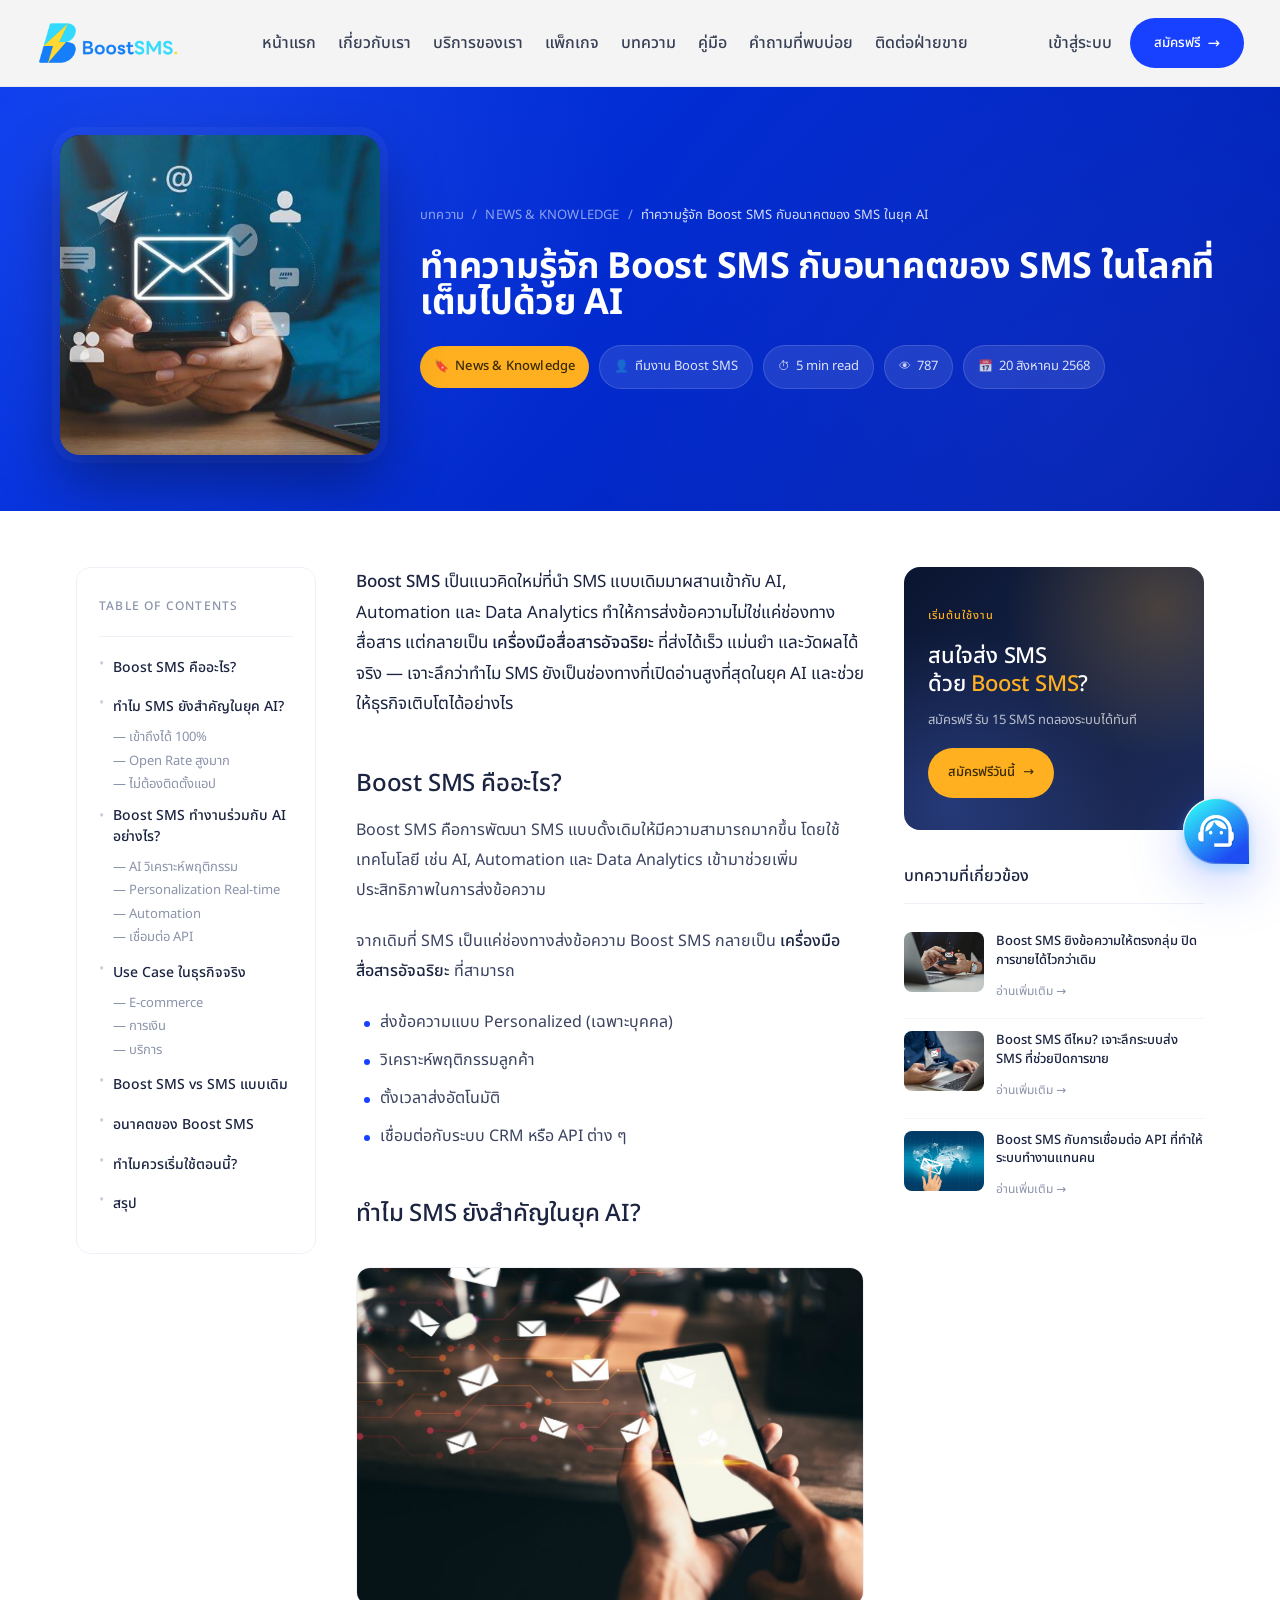
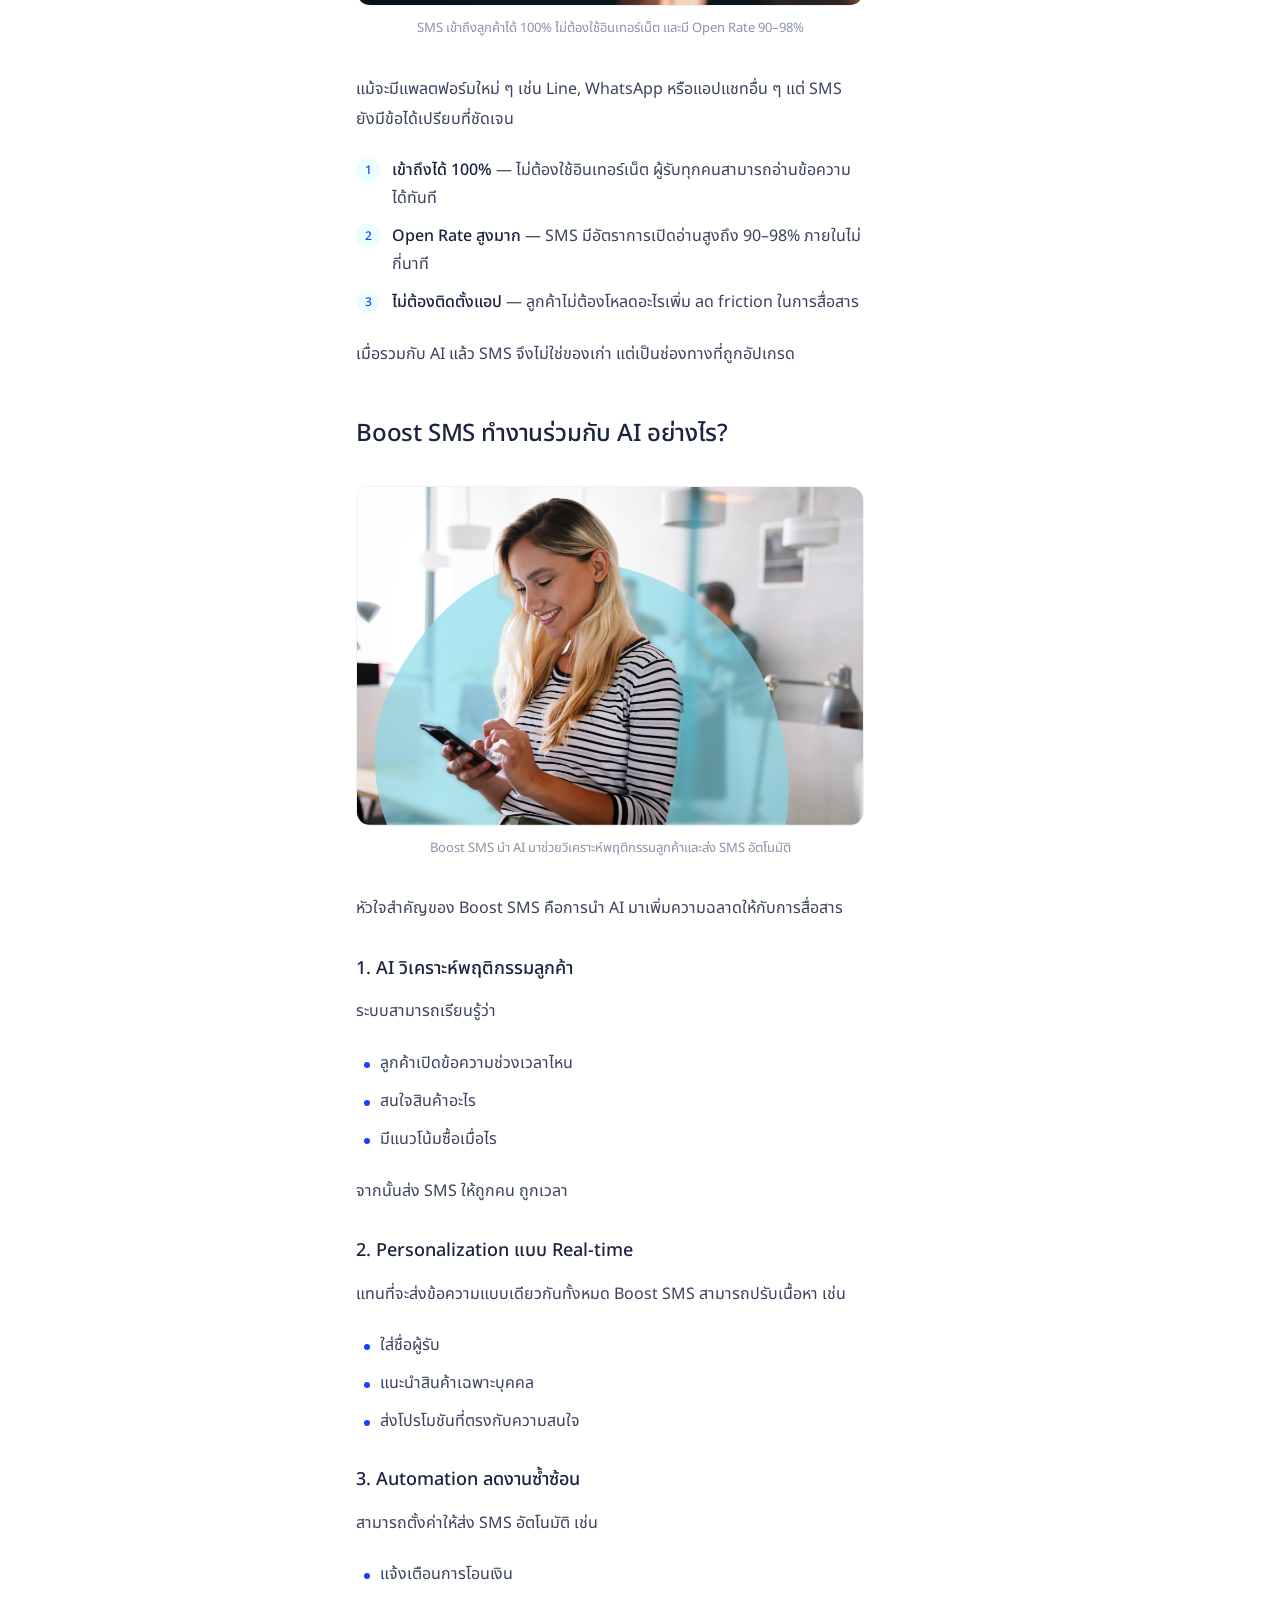
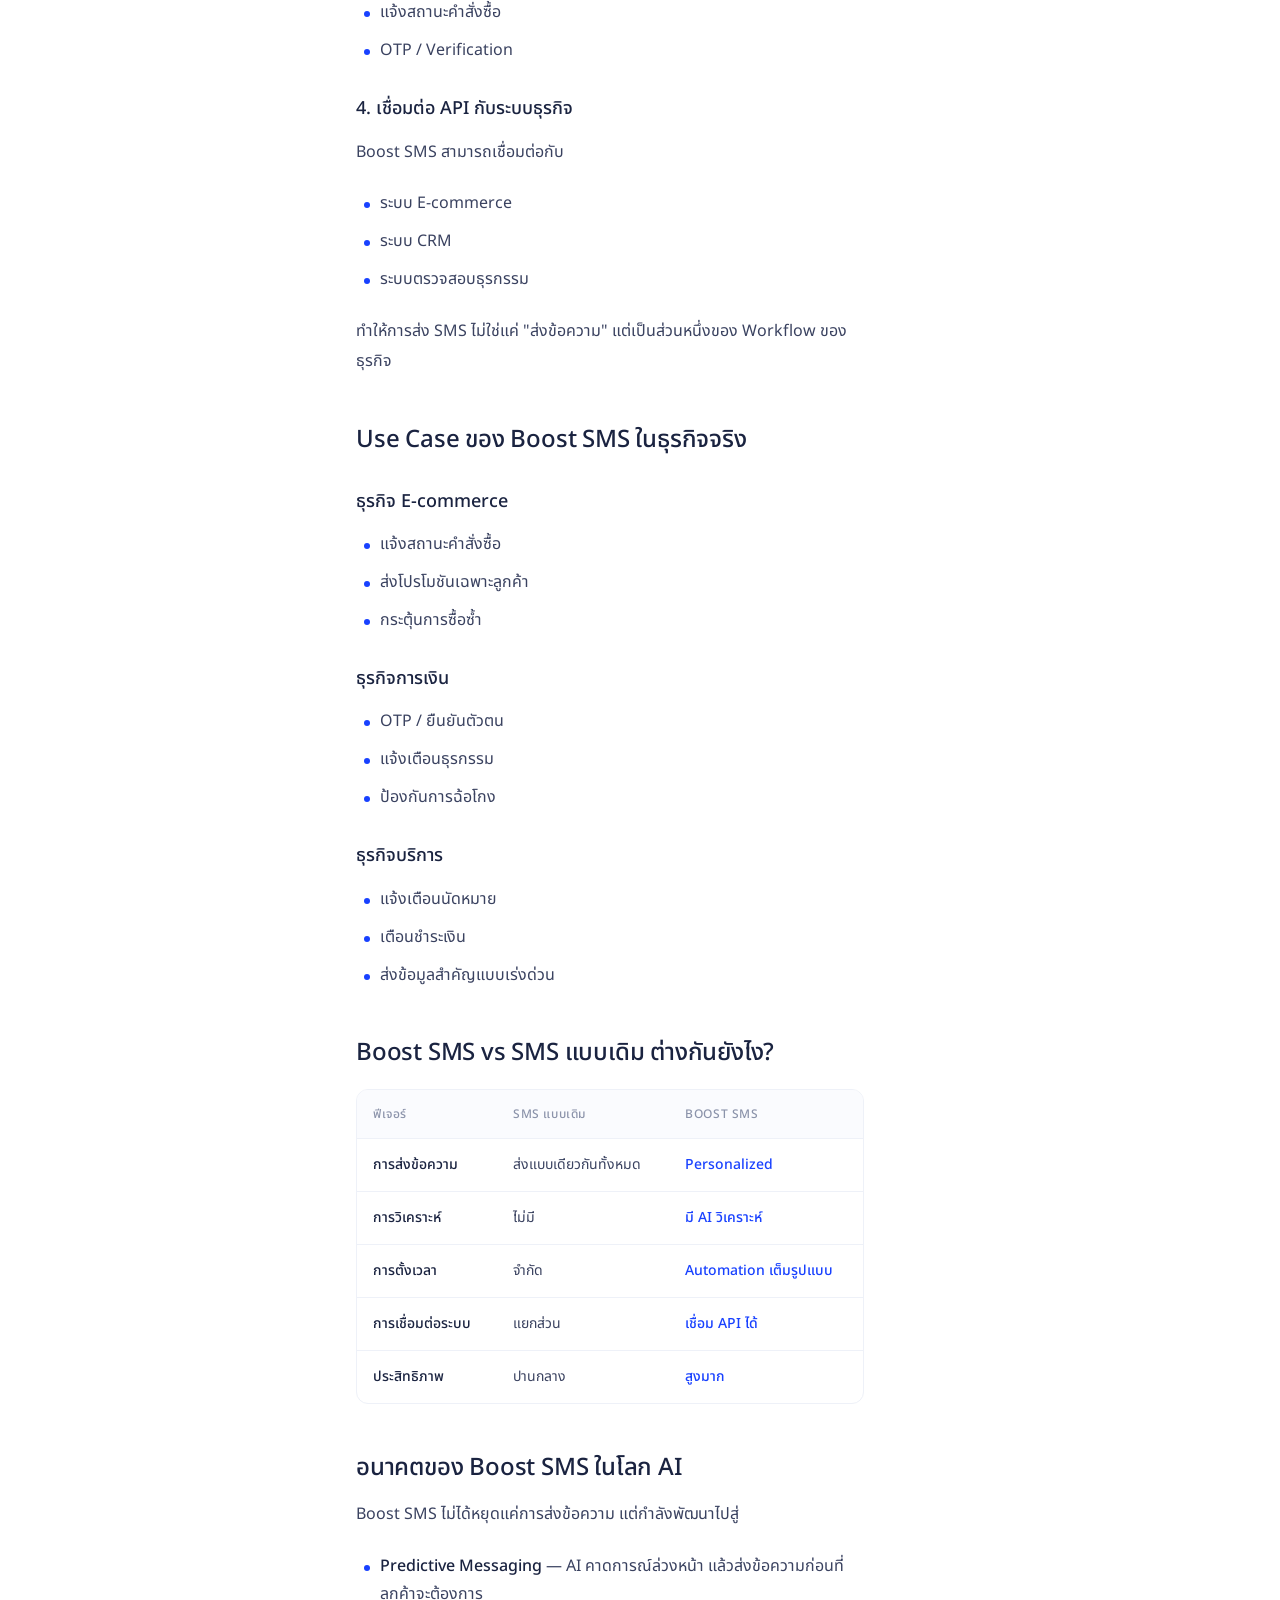
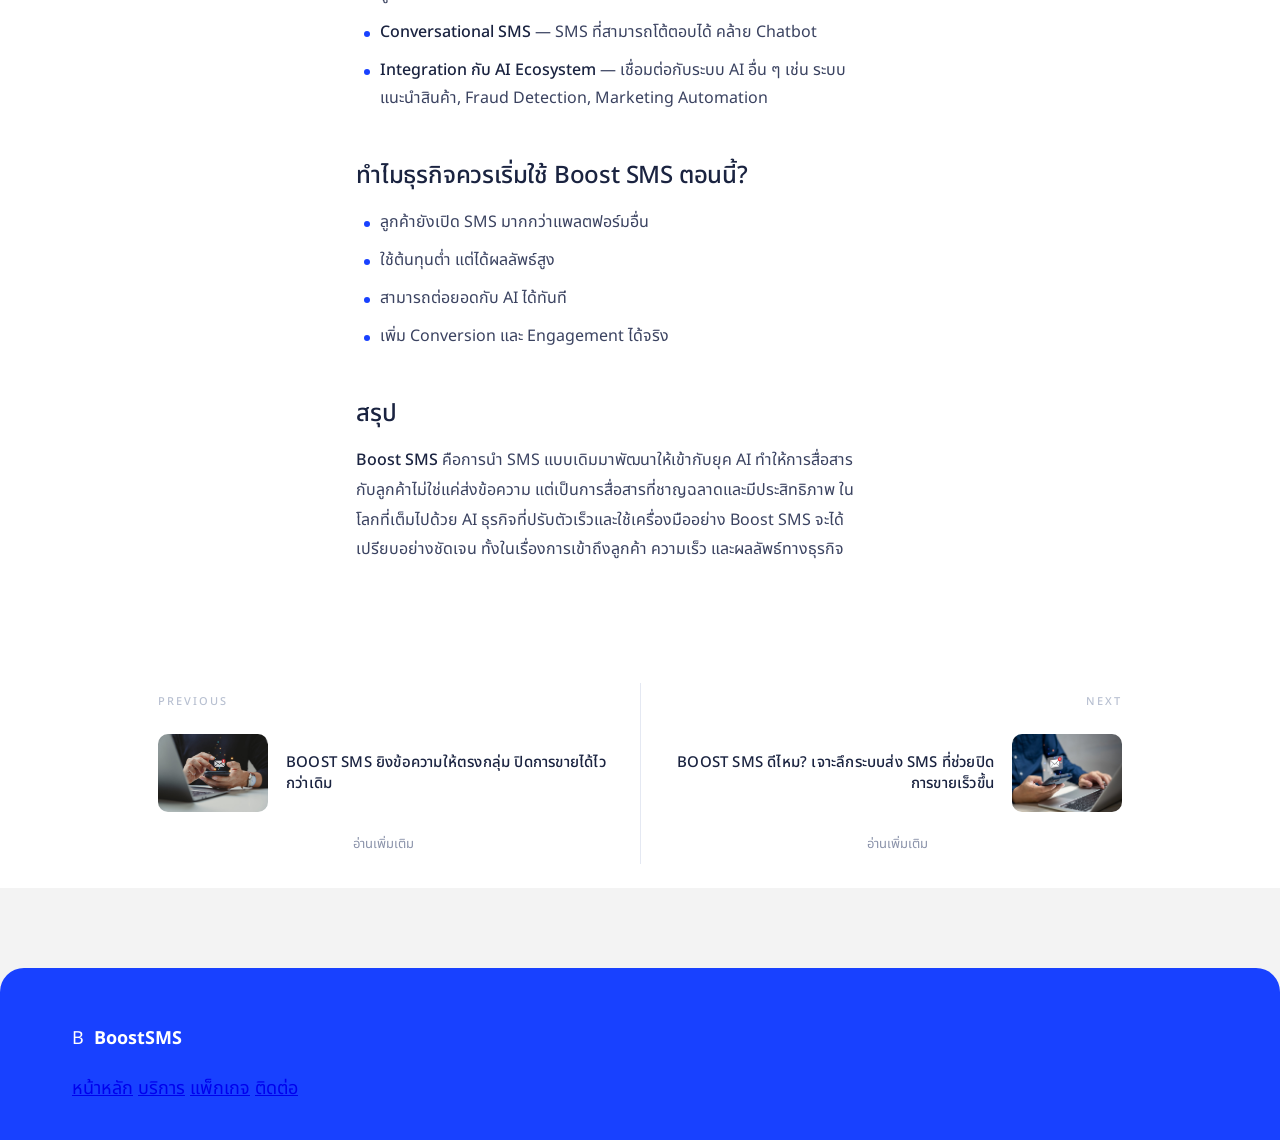
==== commit dede6be9: "Update typography to Noto Sans Thai, Liquid Glass carrier card, sticky topbar - Switch all fonts to " ====
--- a/article-boost-sms-ai-future.html
+++ b/article-boost-sms-ai-future.html
@@ -7,7 +7,7 @@
     <link rel="preconnect" href="https://fonts.googleapis.com" />
     <link rel="preconnect" href="https://fonts.gstatic.com" crossorigin />
     <link
-      href="https://fonts.googleapis.com/css2?family=Prompt:wght@300;400;500;600;700&display=swap"
+      href="https://fonts.googleapis.com/css2?family=Noto+Sans+Thai:wght@300;400;500;600;700&family=Noto+Sans:wght@300;400;500;600;700&display=swap"
       rel="stylesheet"
     />
     <link rel="stylesheet" href="styles.css" />
--- a/styles.css
+++ b/styles.css
@@ -2,9 +2,9 @@
   --blue: #1841ff;
   --blue-dark: #1235d2;
   --sky: #eef8ff;
-  --ink: #10152c;
-  --muted: #69708a;
-  --line: #e6ecf6;
+  --ink: #1D293D;
+  --muted: #62748E;
+  --line: #E2E8F0;
   --mint: #e6f6ef;
   --mint-deep: #a8dfc3;
 }
@@ -15,18 +15,17 @@
 
 body {
   margin: 0;
-  font-family: "Prompt", sans-serif;
+  font-family: "Noto Sans Thai", "Noto Sans", "Sukhumvit Set", "Thonburi", -apple-system, "Segoe UI", system-ui, sans-serif;
+  font-size: 18px;
+  font-weight: 400;
+  line-height: 29.7px;
+  letter-spacing: 0;
   background: #ececec;
   color: var(--ink);
 }
 
 .page-shell {
-  max-width: 1280px;
-  margin: 24px auto;
   background: #F4F4F4E5;
-  border-radius: 20px;
-  overflow: hidden;
-  box-shadow: 0 14px 45px rgba(17, 24, 39, 0.08);
 }
 
 .topbar {
@@ -50,7 +49,7 @@
 }
 
 .logo-image {
-  height: 36px;
+  height: 48px;
   width: auto;
   display: block;
 }
@@ -66,8 +65,10 @@
 .desktop-nav a {
   text-decoration: none;
   color: #394056;
-  font-size: 14px;
+  font-size: 16px;
   font-weight: 500;
+  line-height: 1;
+  letter-spacing: 0;
   transition: color 0.15s ease;
 }
 
@@ -84,15 +85,18 @@
 .nav-login {
   color: #394056;
   text-decoration: none;
-  font-size: 14px;
+  font-size: 16px;
   font-weight: 500;
+  line-height: 1;
+  letter-spacing: 0;
 }
 
 .btn-signup {
   display: inline-flex;
   align-items: center;
   gap: 6px;
-  padding: 10px 18px;
+  height: 50px;
+  padding: 0 52px;
 }
 
 .btn-signup .arrow {
@@ -109,7 +113,11 @@
   border-radius: 999px;
   font-family: inherit;
   font-weight: 500;
-  padding: 10px 18px;
+  height: 50px;
+  padding: 0 24px;
+  display: inline-flex;
+  align-items: center;
+  justify-content: center;
   cursor: pointer;
 }
 
@@ -163,10 +171,10 @@
 
 .hero h1 {
   margin: 0;
-  font-size: 40px;
-  line-height: 1.3;
-  font-weight: 600;
-  letter-spacing: 0.2px;
+  font-size: 36px;
+  line-height: 1;
+  font-weight: 700;
+  letter-spacing: -0.3px;
 }
 
 .hero-lead {
@@ -254,7 +262,7 @@
 }
 
 .price-callout .btn {
-  padding: 13px 26px;
+  padding: 0 26px;
   font-size: 15px;
   font-weight: 600;
   box-shadow: 0 12px 24px rgba(24, 65, 255, 0.28);
@@ -365,6 +373,7 @@
 .service-header h2 {
   margin: 0;
   font-size: 36px;
+  line-height: 1;
   font-weight: 700;
   letter-spacing: -0.3px;
 }
@@ -378,7 +387,14 @@
   padding: 6px;
   gap: 4px;
   border-radius: 999px;
-  background: rgba(255, 255, 255, 0.08);
+  background: rgba(255, 255, 255, 0.12);
+  backdrop-filter: blur(20px) saturate(180%);
+  -webkit-backdrop-filter: blur(20px) saturate(180%);
+  border: 1px solid rgba(255, 255, 255, 0.18);
+  box-shadow:
+    inset 0 1px 0 rgba(255, 255, 255, 0.25),
+    inset 0 -1px 0 rgba(0, 0, 0, 0.12),
+    0 8px 24px rgba(0, 0, 0, 0.12);
   flex-wrap: wrap;
 }
 
@@ -392,17 +408,23 @@
   font-size: 14px;
   font-weight: 500;
   cursor: pointer;
-  transition: background 0.2s ease, color 0.2s ease;
+  transition: background 0.2s ease, color 0.2s ease, box-shadow 0.2s ease;
 }
 
 .tab:hover {
-  background: rgba(255, 255, 255, 0.08);
+  background: rgba(255, 255, 255, 0.12);
 }
 
 .tab.active {
-  background: #fff;
-  color: var(--blue);
+  background: rgba(255, 255, 255, 0.95);
+  backdrop-filter: blur(12px);
+  -webkit-backdrop-filter: blur(12px);
+  color: #0028B6;
   font-weight: 600;
+  box-shadow:
+    inset 0 1px 0 rgba(255, 255, 255, 0.9),
+    inset 0 -1px 0 rgba(0, 40, 182, 0.08),
+    0 4px 14px rgba(0, 0, 0, 0.18);
 }
 
 .service-panel {
@@ -452,7 +474,7 @@
 }
 
 .service-ctas .btn {
-  padding: 12px 22px;
+  padding: 0 22px;
   font-weight: 600;
   font-size: 14px;
 }
@@ -614,11 +636,13 @@
 
 .carrier-card {
   margin-top: 28px;
-  padding: 24px 28px;
+  padding: 28px 32px;
   border-radius: 24px;
-  background: rgba(255, 255, 255, 0.06);
+  background: rgba(255, 255, 255, 0.1);
+  backdrop-filter: blur(20px);
+  -webkit-backdrop-filter: blur(20px);
   border: 1px solid rgba(255, 255, 255, 0.14);
-  backdrop-filter: blur(6px);
+  box-shadow: 0 8px 20px rgba(0, 10, 60, 0.1);
 }
 
 .carrier-title {
@@ -699,6 +723,7 @@
 .section-title h2 {
   margin: 0;
   font-size: 36px;
+  line-height: 1;
   font-weight: 700;
   letter-spacing: -0.3px;
 }
@@ -925,7 +950,7 @@
 
 .plan .btn {
   margin-top: auto;
-  padding: 11px 16px;
+  padding: 0 16px;
   font-weight: 600;
 }
 
@@ -1101,7 +1126,10 @@
 
 .partner h2 {
   margin: 8px 0 0;
-  font-size: 48px;
+  font-size: 36px;
+  line-height: 1;
+  font-weight: 700;
+  letter-spacing: -0.3px;
 }
 
 .partner-brand-logo {
@@ -1176,7 +1204,10 @@
   align-items: center;
   gap: 14px;
   position: relative;
-  font-weight: 500;
+  font-size: 36px;
+  line-height: 1;
+  font-weight: 700;
+  letter-spacing: -0.3px;
 }
 
 .reviews-title-deco {
@@ -1373,8 +1404,9 @@
 
 .blog-head h2 {
   margin: 0;
-  font-size: 32px;
-  font-weight: 600;
+  font-size: 36px;
+  line-height: 1;
+  font-weight: 700;
   letter-spacing: -0.3px;
   color: #1a2340;
 }
@@ -1493,8 +1525,9 @@
 
 .contact-copy h2 {
   margin: 0 0 32px;
-  font-size: 28px;
-  font-weight: 600;
+  font-size: 36px;
+  line-height: 1;
+  font-weight: 700;
   color: #1a2340;
   letter-spacing: -0.3px;
 }
@@ -1637,13 +1670,17 @@
 }
 
 .btn-contact-submit {
-  padding: 10px 28px;
+  height: 50px;
+  padding: 0 28px;
   border-radius: 999px;
   border: 1px solid var(--blue);
   background: #fff;
   color: var(--blue);
   font-size: 14px;
   font-weight: 500;
+  display: inline-flex;
+  align-items: center;
+  justify-content: center;
   cursor: pointer;
   transition: background 0.15s ease, color 0.15s ease;
 }
@@ -2462,11 +2499,11 @@
 
 .article-hero-info h1 {
   margin: 0 0 24px;
-  font-size: 34px;
-  font-weight: 500;
-  line-height: 1.35;
+  font-size: 36px;
+  font-weight: 700;
+  line-height: 1;
   color: #fff;
-  letter-spacing: -0.4px;
+  letter-spacing: -0.3px;
 }
 
 .article-hero-meta {
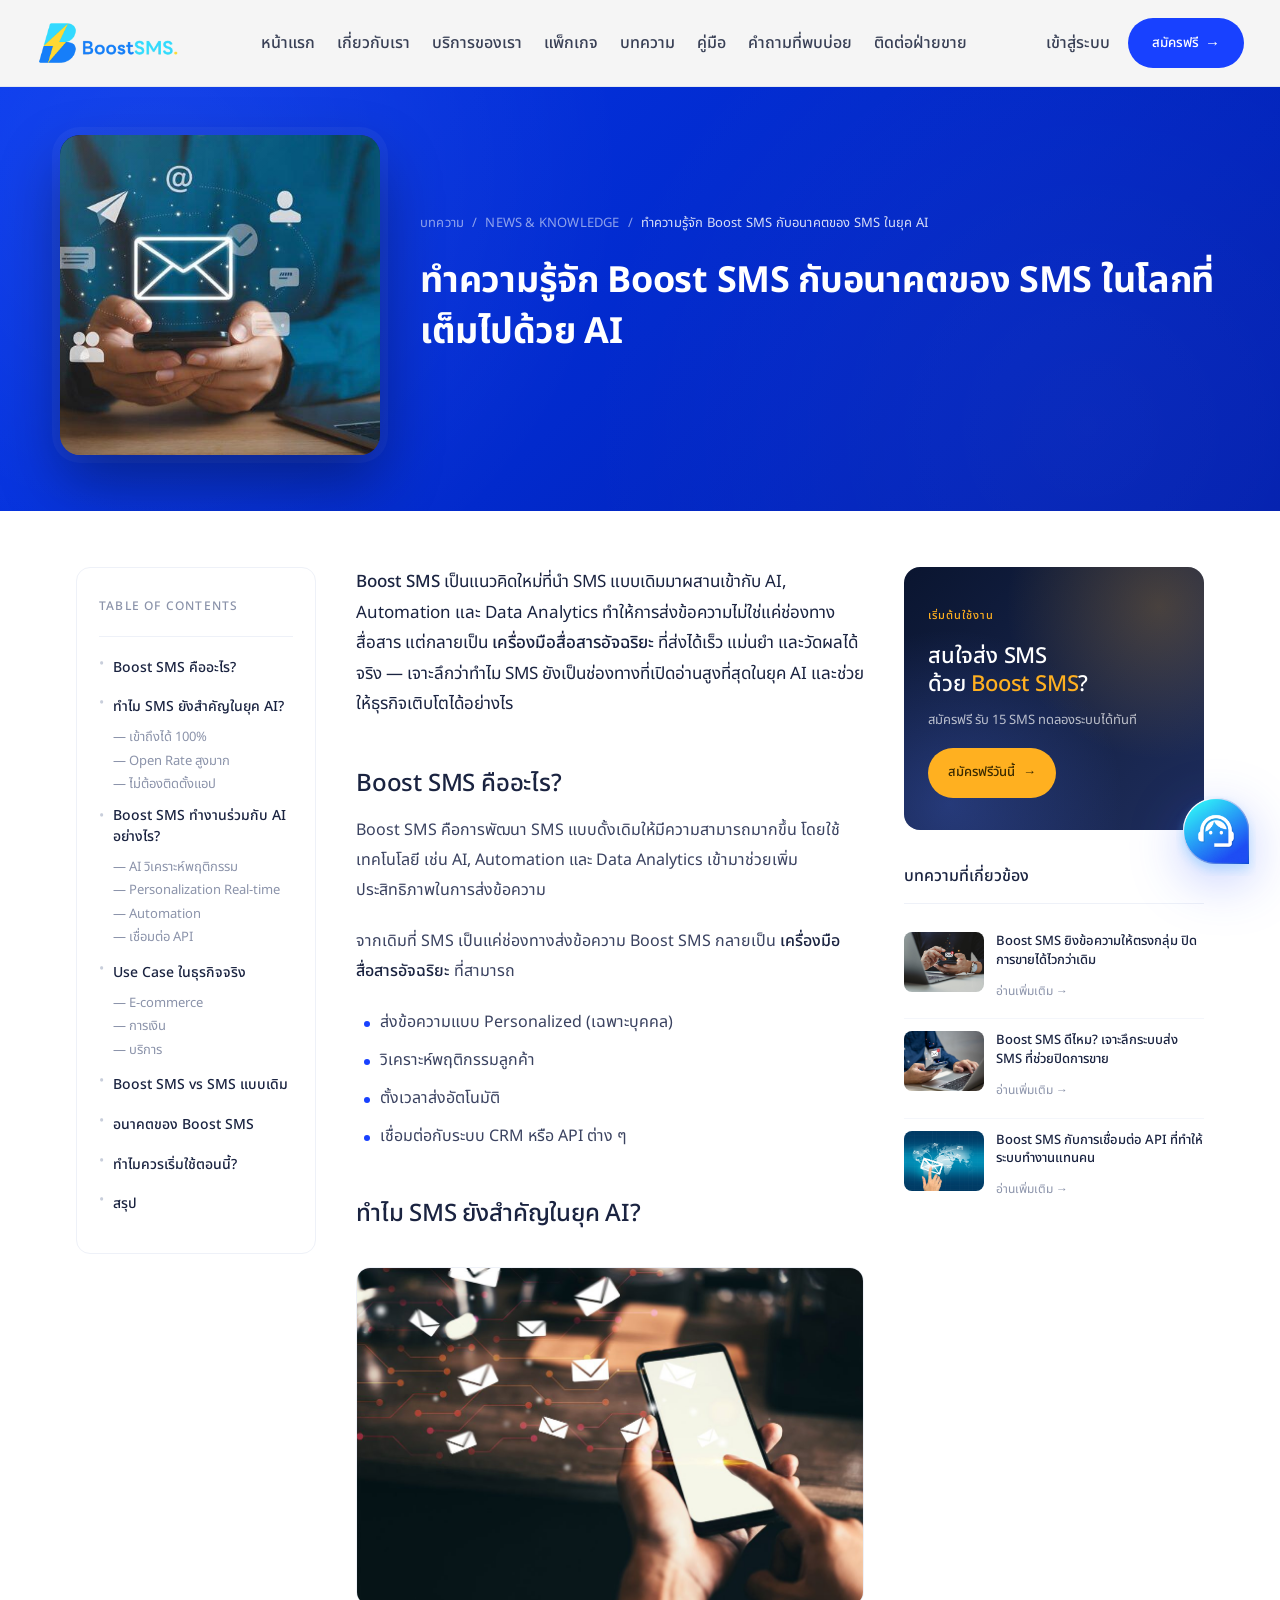
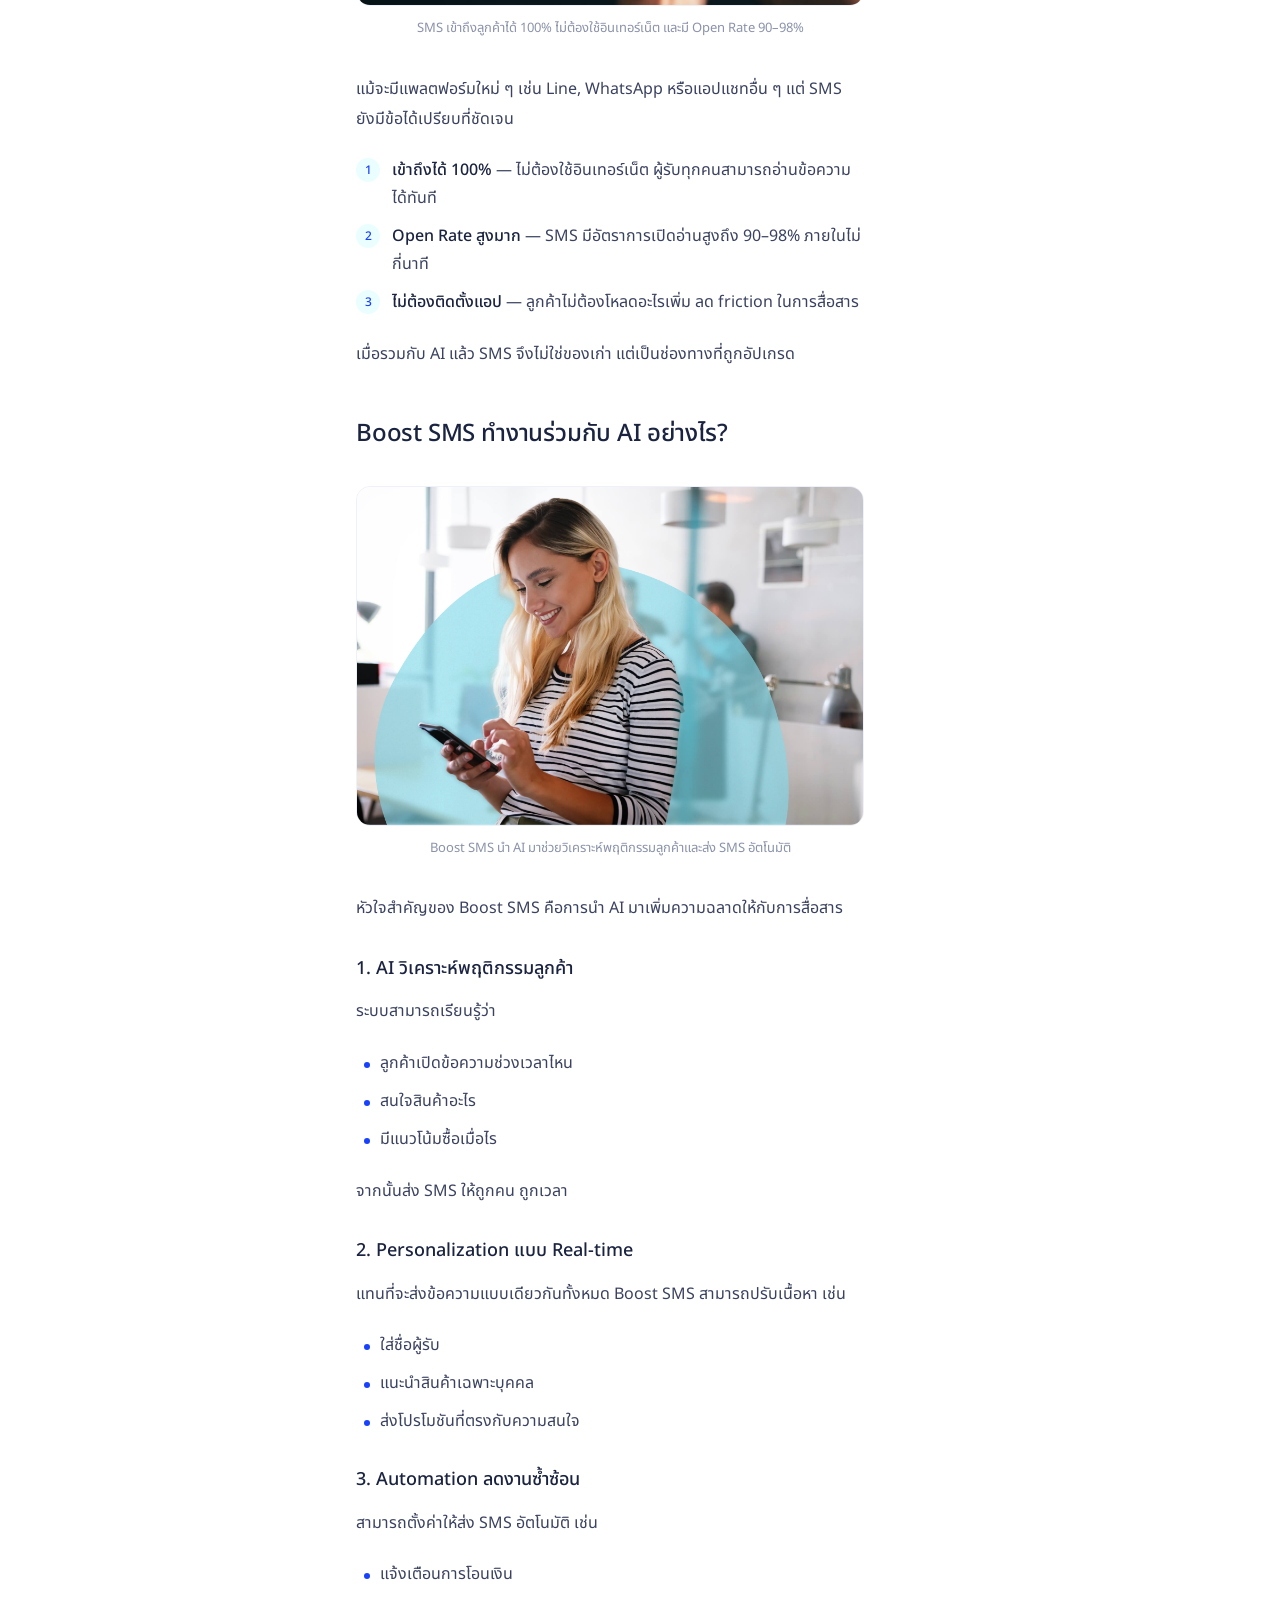
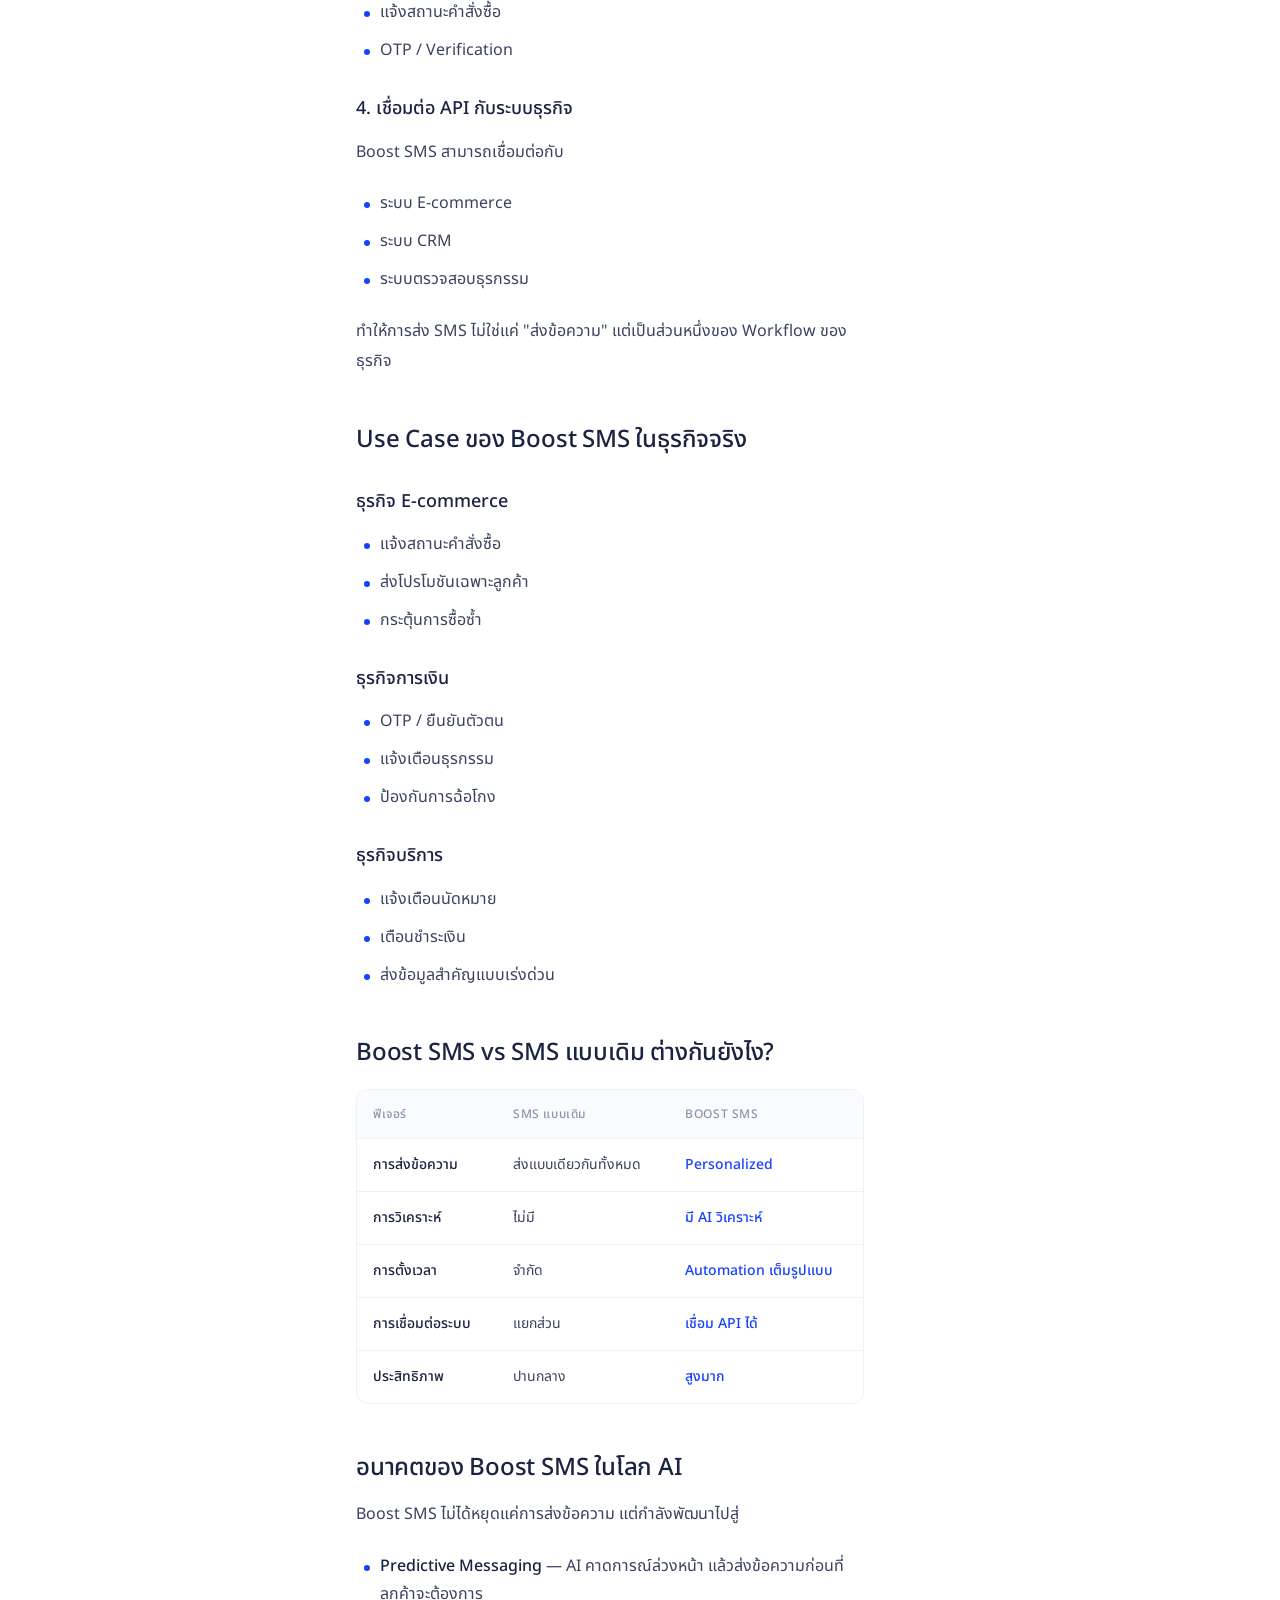
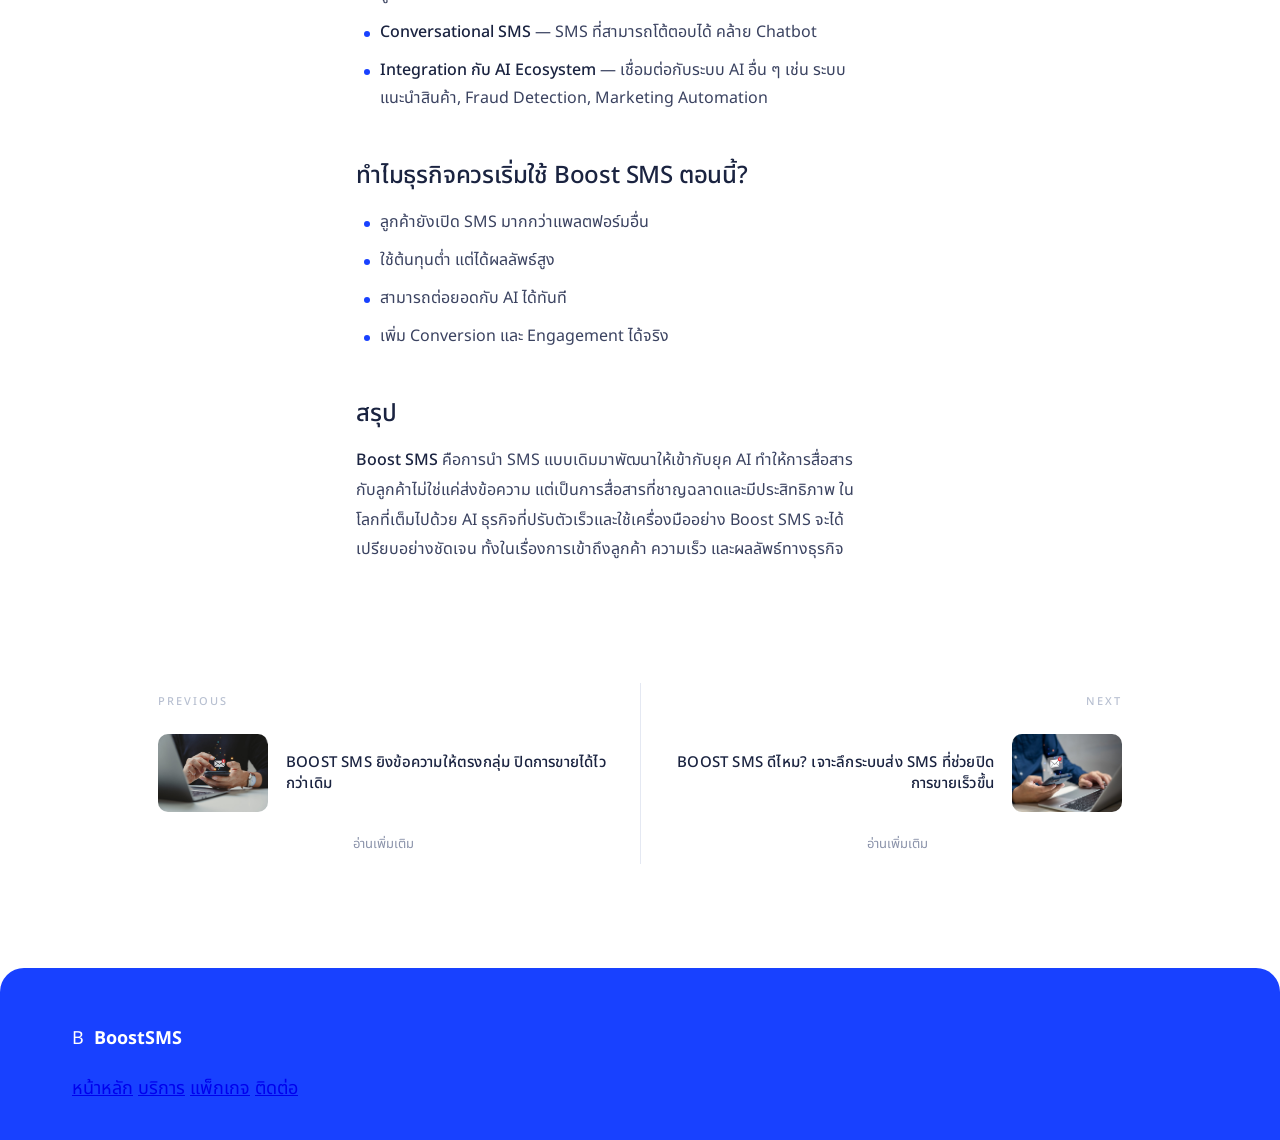
==== commit 1c3b55f0: "Article hero: drop meta chips, loosen h1 line-height Removed the badge/author/read-time/views/date r" ====
--- a/article-boost-sms-ai-future.html
+++ b/article-boost-sms-ai-future.html
@@ -53,28 +53,6 @@
                   <span>ทำความรู้จัก Boost SMS กับอนาคตของ SMS ในยุค AI</span>
                 </div>
                 <h1>ทำความรู้จัก Boost SMS กับอนาคตของ SMS ในโลกที่เต็มไปด้วย AI</h1>
-                <div class="article-hero-meta">
-                  <span class="meta-badge">
-                    <span class="badge-icon" aria-hidden="true">🔖</span>
-                    News &amp; Knowledge
-                  </span>
-                  <span class="meta-chip">
-                    <span class="chip-icon" aria-hidden="true">👤</span>
-                    ทีมงาน Boost SMS
-                  </span>
-                  <span class="meta-chip">
-                    <span class="chip-icon" aria-hidden="true">⏱</span>
-                    5 min read
-                  </span>
-                  <span class="meta-chip">
-                    <span class="chip-icon" aria-hidden="true">👁</span>
-                    787
-                  </span>
-                  <span class="meta-chip">
-                    <span class="chip-icon" aria-hidden="true">📅</span>
-                    20 สิงหาคม 2568
-                  </span>
-                </div>
               </div>
             </div>
           </section>
--- a/styles.css
+++ b/styles.css
@@ -13,19 +13,30 @@
   box-sizing: border-box;
 }
 
+html {
+  scroll-behavior: smooth;
+  overflow-x: hidden;
+  width: 100%;
+}
+
 body {
   margin: 0;
-  font-family: "Noto Sans Thai", "Noto Sans", "Sukhumvit Set", "Thonburi", -apple-system, "Segoe UI", system-ui, sans-serif;
+  font-family: "Noto Sans Thai", sans-serif;
   font-size: 18px;
   font-weight: 400;
   line-height: 29.7px;
   letter-spacing: 0;
   background: #ececec;
   color: var(--ink);
+  overflow-x: hidden;
+  width: 100%;
+  max-width: 100vw;
 }
 
 .page-shell {
-  background: #F4F4F4E5;
+  background: #fff;
+  overflow-x: hidden;
+  width: 100%;
 }
 
 .topbar {
@@ -42,6 +53,32 @@
   backdrop-filter: blur(8px);
 }
 
+main section[id] {
+  scroll-margin-top: 92px;
+}
+
+.only-mobile {
+  display: none;
+}
+
+.only-desktop {
+  display: inline;
+}
+
+@media (max-width: 760px) {
+  main section[id] {
+    scroll-margin-top: 68px;
+  }
+
+  .only-mobile {
+    display: inline;
+  }
+
+  .only-desktop {
+    display: none;
+  }
+}
+
 .logo {
   display: flex;
   align-items: center;
@@ -80,6 +117,7 @@
   display: flex;
   align-items: center;
   gap: 18px;
+  position: relative;
 }
 
 .nav-login {
@@ -97,6 +135,75 @@
   gap: 6px;
   height: 50px;
   padding: 0 52px;
+}
+
+.nav-toggle {
+  display: none;
+  width: 44px;
+  height: 44px;
+  border: 0;
+  background: transparent;
+  padding: 0;
+  cursor: pointer;
+  flex-direction: column;
+  align-items: center;
+  justify-content: center;
+  gap: 5px;
+}
+
+.nav-toggle span {
+  display: block;
+  width: 24px;
+  height: 2px;
+  background: #0F172B;
+  border-radius: 2px;
+  transition: transform 0.25s ease, opacity 0.2s ease;
+}
+
+.nav-toggle.active span:nth-child(1) {
+  transform: translateY(7px) rotate(45deg);
+}
+
+.nav-toggle.active span:nth-child(2) {
+  opacity: 0;
+}
+
+.nav-toggle.active span:nth-child(3) {
+  transform: translateY(-7px) rotate(-45deg);
+}
+
+.mobile-menu {
+  display: none;
+  position: absolute;
+  top: calc(100% + 8px);
+  right: 16px;
+  min-width: 220px;
+  background: #fff;
+  border-radius: 16px;
+  box-shadow: 0 20px 40px rgba(15, 23, 43, 0.12), 0 4px 12px rgba(15, 23, 43, 0.06);
+  padding: 12px 0;
+  flex-direction: column;
+  z-index: 30;
+}
+
+.mobile-menu.open {
+  display: flex;
+}
+
+.mobile-menu a {
+  color: #0F172B;
+  text-decoration: none;
+  font-size: 16px;
+  font-weight: 400;
+  padding: 12px 24px;
+  line-height: 1.4;
+  transition: background 0.15s ease, color 0.15s ease;
+}
+
+.mobile-menu a:hover,
+.mobile-menu a:focus-visible {
+  background: #F4F6FB;
+  color: var(--blue);
 }
 
 .btn-signup .arrow {
@@ -252,8 +359,8 @@
   width: 22px;
   height: 22px;
   border-radius: 50%;
-  background: var(--mint-deep);
-  color: #fff;
+  background: rgba(51, 217, 255, 0.15);
+  color: #33D9FF;
   font-size: 13px;
   font-weight: 700;
   display: inline-flex;
@@ -302,11 +409,18 @@
 
 .hero-stats {
   margin-top: 48px;
+  padding: 0 24px 8px;
+  position: relative;
+}
+
+.hero-stats-track {
   display: grid;
   grid-template-columns: repeat(4, minmax(0, 1fr));
   gap: 20px;
-  padding: 0 24px 8px;
-  position: relative;
+}
+
+.stat.stat-clone {
+  display: none;
 }
 
 .chat-popup {
@@ -405,7 +519,7 @@
   padding: 10px 22px;
   border-radius: 999px;
   font-family: inherit;
-  font-size: 14px;
+  font-size: 20px;
   font-weight: 500;
   cursor: pointer;
   transition: background 0.2s ease, color 0.2s ease, box-shadow 0.2s ease;
@@ -629,27 +743,19 @@
 
 .service-lead {
   margin: 0;
-  font-size: 18px;
+  font-size: 24px;
   line-height: 1.65;
   color: rgba(255, 255, 255, 0.92);
 }
 
 .carrier-card {
   margin-top: 28px;
-  padding: 28px 32px;
-  border-radius: 24px;
-  background: rgba(255, 255, 255, 0.1);
-  backdrop-filter: blur(20px);
-  -webkit-backdrop-filter: blur(20px);
-  border: 1px solid rgba(255, 255, 255, 0.14);
-  box-shadow: 0 8px 20px rgba(0, 10, 60, 0.1);
+  filter: drop-shadow(0 22px 28px rgba(0, 0, 0, 0.35))
+    drop-shadow(0 6px 10px rgba(0, 0, 0, 0.2));
 }
 
 .carrier-title {
-  margin: 0 0 18px;
-  text-align: center;
-  font-size: 15px;
-  color: rgba(255, 255, 255, 0.88);
+  display: none;
 }
 
 .carrier-logos {
@@ -675,7 +781,7 @@
 .service-features li {
   position: relative;
   padding-left: 20px;
-  font-size: 15px;
+  font-size: 20px;
   line-height: 1.55;
   color: rgba(255, 255, 255, 0.92);
 }
@@ -808,6 +914,7 @@
 .award {
   padding: 60px 36px 72px;
   text-align: center;
+  background: #fff;
 }
 
 .award-image {
@@ -875,7 +982,7 @@
 .plan {
   border: 0;
   border-radius: 0;
-  padding: 30px 32px;
+  padding: 22px 24px;
   position: relative;
   background: transparent;
   display: flex;
@@ -885,54 +992,57 @@
 .plan-label {
   margin: 0;
   font-size: 13px;
-  color: #8b93ac;
+  font-weight: 600;
+  color: #0F172B;
 }
 
 .plan-price {
-  margin: 4px 0 18px;
+  margin: 2px 0 14px;
   font-size: 26px;
   font-weight: 700;
-  color: var(--ink);
+  color: #0F172B;
   letter-spacing: -0.5px;
 }
 
 .plan-details {
   list-style: none;
-  padding: 0 0 18px;
-  margin: 0 0 16px;
-  border-bottom: 1px dashed #e1e6f2;
+  padding: 0 0 14px;
+  margin: 0 0 12px;
+  border-bottom: 1px solid #c5cbdb;
   display: flex;
   flex-direction: column;
-  gap: 8px;
+  gap: 6px;
 }
 
 .plan-details li {
   display: flex;
   justify-content: space-between;
   gap: 12px;
-  font-size: 12.5px;
-  color: #7b829c;
+  font-size: 14px;
+  font-weight: 300;
+  color: #0F172B;
 }
 
 .plan-details strong {
-  color: var(--ink);
+  color: #0F172B;
   font-weight: 600;
 }
 
 .plan-features {
   list-style: none;
   padding: 0;
-  margin: 0 0 22px;
+  margin: 0 0 16px;
   display: flex;
   flex-direction: column;
-  gap: 10px;
+  gap: 8px;
 }
 
 .plan-features li {
   position: relative;
   padding-left: 26px;
   font-size: 13px;
-  color: var(--ink);
+  font-weight: 300;
+  color: #0F172B;
   line-height: 1.4;
 }
 
@@ -945,30 +1055,29 @@
   width: 18px;
   height: 18px;
   border-radius: 50%;
-  background: #E6F9FF url("data:image/svg+xml;utf8,<svg xmlns='http://www.w3.org/2000/svg' viewBox='0 0 24 24' fill='%2333D9FF'><path d='M9 16.17 4.83 12l-1.42 1.41L9 19 21 7l-1.41-1.41z'/></svg>") no-repeat center/11px;
+  background: rgba(51, 217, 255, 0.15) url("data:image/svg+xml;utf8,<svg xmlns='http://www.w3.org/2000/svg' viewBox='0 0 24 24' fill='%2333D9FF'><path d='M9 16.17 4.83 12l-1.42 1.41L9 19 21 7l-1.41-1.41z'/></svg>") no-repeat center/11px;
 }
 
 .plan .btn {
   margin-top: auto;
   padding: 0 16px;
   font-weight: 600;
+  height: 50px;
 }
 
 .plan.featured {
-  background: linear-gradient(180deg, #3559ff 0%, #1a3deb 100%);
+  background: #1D4CF3;
   color: #fff;
   border: 0;
-  border-radius: 22px;
-  padding: 30px 32px;
-  margin: -60px -6px 70px;
-  box-shadow:
-    0 0 0 6px rgba(97, 130, 255, 0.22),
-    0 30px 60px -10px rgba(24, 65, 255, 0.55);
+  border-radius: 32px;
+  padding: 22px 24px;
+  margin: -60px 0 70px;
+  box-shadow: 0 0 30px 2px rgba(62, 236, 255, 0.5);
   z-index: 2;
 }
 
 .plan.featured .plan-label {
-  color: rgba(255, 255, 255, 0.75);
+  color: #fff;
 }
 
 .plan.featured .plan-price {
@@ -976,11 +1085,11 @@
 }
 
 .plan.featured .plan-details {
-  border-bottom-color: rgba(255, 255, 255, 0.18);
+  border-bottom-color: rgba(255, 255, 255, 0.5);
 }
 
 .plan.featured .plan-details li {
-  color: rgba(255, 255, 255, 0.78);
+  color: #fff;
 }
 
 .plan.featured .plan-details strong {
@@ -991,10 +1100,18 @@
   color: #fff;
 }
 
+.plan.featured .plan-features li::before {
+  background-color: rgba(62, 236, 255, 0.35);
+}
+
 .btn-featured {
-  background: rgba(255, 255, 255, 0.22);
+  background: rgba(255, 255, 255, 0.3);
   color: #fff;
   backdrop-filter: blur(4px);
+}
+
+.plan-dots {
+  display: none;
 }
 
 .btn-featured:hover {
@@ -1005,12 +1122,14 @@
   position: absolute;
   top: 18px;
   right: 18px;
-  background: #ffd74d;
-  color: #1a1a1a;
+  background: #FFE958;
+  color: #0028C3;
   padding: 4px 12px;
   border-radius: 999px;
   font-size: 12px;
   font-weight: 600;
+  min-width: 72px;
+  text-align: center;
 }
 
 .advisor {
@@ -1032,7 +1151,6 @@
   align-items: center;
   justify-content: flex-end;
   gap: 0;
-  transform: translateX(30px);
 }
 
 .advisor-content h3 {
@@ -1075,19 +1193,20 @@
   width: 20px;
   height: 20px;
   border-radius: 50%;
-  background: #E6F9FF url("data:image/svg+xml;utf8,<svg xmlns='http://www.w3.org/2000/svg' viewBox='0 0 24 24' fill='%2333D9FF'><path d='M9 16.17 4.83 12l-1.42 1.41L9 19 21 7l-1.41-1.41z'/></svg>") no-repeat center/12px;
+  background: rgba(51, 217, 255, 0.15) url("data:image/svg+xml;utf8,<svg xmlns='http://www.w3.org/2000/svg' viewBox='0 0 24 24' fill='%2333D9FF'><path d='M9 16.17 4.83 12l-1.42 1.41L9 19 21 7l-1.41-1.41z'/></svg>") no-repeat center/12px;
 }
 
 .advisor-contact {
   background: #FFE538;
-  color: #1a1a1a;
-  padding: 18px 30px;
+  color: #0F172B;
+  padding: 3px 26px 3px 3px;
+  height: 52px;
   font-weight: 700;
-  font-size: 17px;
+  font-size: 16px;
   border-radius: 999px;
   display: inline-flex;
   align-items: center;
-  gap: 14px;
+  gap: 12px;
   white-space: nowrap;
   box-shadow: none;
   position: relative;
@@ -1100,22 +1219,200 @@
   transform: translateY(-1px);
 }
 
+.advisor-contact-icon-wrap {
+  width: 46px;
+  height: 46px;
+  display: inline-flex;
+  align-items: center;
+  justify-content: center;
+  flex-shrink: 0;
+}
+
 .advisor-contact-icon {
-  width: 20px;
-  height: 20px;
+  width: 100%;
+  height: 100%;
+  display: block;
 }
 
 .advisor-visual {
   display: flex;
-  align-items: center;
+  align-items: flex-end;
   justify-content: flex-end;
-  margin-left: -60px;
+  margin: -44px -56px -44px -60px;
 }
 
 .advisor-image {
   width: 100%;
   max-width: 360px;
   display: block;
+}
+
+.boost-banner {
+  position: relative;
+  overflow: hidden;
+  background: rgba(228, 38, 55, 0.93);
+  color: #fff;
+  padding: 64px 60px 72px;
+  isolation: isolate;
+}
+
+.boost-banner-media {
+  position: absolute;
+  inset: 0;
+  background-image: url("assets/boost-banner-bg.jpg");
+  background-size: cover;
+  background-position: center 30%;
+  mix-blend-mode: multiply;
+  opacity: 0.2;
+  z-index: 0;
+  pointer-events: none;
+}
+
+.boost-banner-inner {
+  position: relative;
+  z-index: 1;
+  max-width: 1120px;
+  margin: 0 auto;
+}
+
+.boost-banner-head {
+  display: flex;
+  justify-content: space-between;
+  align-items: center;
+  gap: 24px;
+  flex-wrap: wrap;
+  margin-bottom: 32px;
+}
+
+.boost-banner-logo {
+  width: 184px;
+  height: 60px;
+  object-fit: contain;
+  object-position: left center;
+  display: block;
+}
+
+.boost-banner-tagline {
+  margin: 0;
+  font-size: 30px;
+  font-weight: 600;
+  font-style: italic;
+  line-height: 1.6;
+  letter-spacing: 0.01em;
+  text-align: right;
+  display: flex;
+  flex: 1;
+  height: 48px;
+  align-items: center;
+  justify-content: flex-end;
+  gap: 8px;
+  color: #fff;
+}
+
+.boost-banner-bolt {
+  width: auto;
+  height: 38px;
+  flex-shrink: 0;
+  display: block;
+}
+
+.boost-letters {
+  display: grid;
+  grid-template-columns: repeat(5, 1fr);
+  column-gap: 12px;
+  text-align: left;
+  margin-top: 4px;
+  align-items: end;
+}
+
+.boost-col {
+  display: flex;
+  flex-direction: column;
+  justify-content: flex-end;
+}
+
+.boost-letter {
+  width: auto;
+  height: 64px;
+  display: block;
+  margin: 0 0 14px;
+  object-fit: contain;
+  object-position: left bottom;
+}
+
+.boost-col h4 {
+  margin: 0 0 4px;
+  font-size: 18px;
+  font-weight: 700;
+  color: #fff;
+  text-align: left;
+}
+
+.boost-col p {
+  margin: 0;
+  font-size: 16px;
+  line-height: 1.45;
+  color: rgba(255, 255, 255, 0.95);
+  font-weight: 300;
+  text-align: left;
+}
+
+@media (max-width: 1100px) {
+  .boost-banner {
+    padding: 48px 32px 56px;
+  }
+  .boost-letter {
+    height: 52px;
+    margin-bottom: 10px;
+  }
+  .boost-letters {
+    gap: 18px;
+  }
+  .boost-col h4 {
+    font-size: 15px;
+  }
+  .boost-col p {
+    font-size: 14px;
+  }
+  .boost-banner-tagline {
+    font-size: 24px;
+  }
+}
+
+@media (max-width: 720px) {
+  .boost-banner {
+    padding: 40px 20px 44px;
+  }
+  .boost-banner-head {
+    flex-direction: column;
+    align-items: flex-start;
+    gap: 12px;
+    margin-bottom: 16px;
+  }
+  .boost-banner-logo {
+    width: 140px;
+    height: 46px;
+  }
+  .boost-banner-tagline {
+    font-size: 15px;
+  }
+  .boost-banner-bolt {
+    height: 28px;
+  }
+  .boost-letters {
+    grid-template-columns: 1fr;
+    gap: 14px;
+  }
+  .boost-letter {
+    height: 44px;
+    margin-bottom: 8px;
+  }
+  .boost-col h4 {
+    font-size: 16px;
+  }
+  .boost-col p {
+    font-size: 13px;
+  }
 }
 
 .partner {
@@ -1132,17 +1429,32 @@
   letter-spacing: -0.3px;
 }
 
+.partner-head {
+  text-align: center;
+}
+
+.partner-head .eyebrow {
+  max-width: none;
+  margin: 0;
+  text-align: center;
+  color: #fff;
+  font-size: 16px;
+  font-weight: 400;
+}
+
 .partner-brand-logo {
   display: block;
-  margin: 12px auto 0;
+  margin: 20px auto 0;
   height: 72px;
   width: auto;
 }
 
 .partner-head p {
-  max-width: 980px;
-  margin: 18px auto 0;
-  color: #d8def2;
+  max-width: 1100px;
+  margin: 28px auto 0;
+  color: #fff;
+  font-size: 16px;
+  font-weight: 400;
   line-height: 1.7;
 }
 
@@ -1190,6 +1502,10 @@
   width: auto;
   height: 40px;
   object-fit: contain;
+}
+
+.partner-logo-clone {
+  display: none;
 }
 
 .reviews {
@@ -1318,7 +1634,7 @@
 
 .reviews-dot.active {
   width: 44px;
-  background: #1D4CF3;
+  background: #5BE8FF;
 }
 
 .faq .section-title h2 {
@@ -1356,7 +1672,7 @@
   padding: 22px 28px;
   text-align: left;
   font: inherit;
-  font-size: 16px;
+  font-size: 17px;
   color: #1a2340;
   display: flex;
   justify-content: space-between;
@@ -1374,6 +1690,8 @@
 .faq-a p {
   margin: 0;
   padding: 0 28px 22px;
+  font-size: 16px;
+  font-weight: 300;
   color: #5f6782;
   line-height: 1.6;
 }
@@ -1388,10 +1706,11 @@
 
 .faq-q span {
   transition: transform 0.2s ease;
-  font-size: 22px;
-  color: #6b7389;
+  font-size: 24px;
+  color: #1a2340;
   font-weight: 300;
   flex-shrink: 0;
+  line-height: 1;
 }
 
 .blog-head {
@@ -1516,6 +1835,14 @@
   font-size: 12px;
 }
 
+.blog-view-all-mobile {
+  display: none;
+}
+
+.blog-dots {
+  display: none;
+}
+
 .contact-grid {
   display: grid;
   grid-template-columns: 1fr 1.15fr;
@@ -1536,7 +1863,7 @@
   margin: 0 0 10px;
   font-size: 17px;
   font-weight: 600;
-  color: #1a2340;
+  color: #E42637;
 }
 
 .contact-block p {
@@ -1571,12 +1898,8 @@
   display: inline-flex;
   align-items: center;
   justify-content: center;
-  width: 28px;
-  height: 28px;
-  border-radius: 50%;
-  background: #EAFEFF;
   color: var(--blue);
-  font-size: 13px;
+  font-size: 16px;
 }
 
 .contact-divider {
@@ -1586,26 +1909,27 @@
 }
 
 .contact-form {
-  background: #fff;
-  border: 1px solid #eef1f8;
+  background: #E42637;
+  border: none;
   border-radius: 18px;
   padding: 32px;
   display: flex;
   flex-direction: column;
   gap: 20px;
-  box-shadow: 0 10px 30px rgba(16, 24, 40, 0.04);
+  box-shadow: 0 10px 30px rgba(228, 38, 55, 0.18);
+  color: #fff;
 }
 
 .contact-form-head h3 {
   margin: 0 0 6px;
-  font-size: 20px;
-  font-weight: 600;
-  color: #1a2340;
+  font-size: 22px;
+  font-weight: 700;
+  color: #fff;
 }
 
 .contact-form-head p {
   margin: 0;
-  color: #8b93aa;
+  color: rgba(255, 255, 255, 0.92);
   font-size: 14px;
 }
 
@@ -1622,15 +1946,13 @@
 }
 
 .form-field > span {
-  font-size: 13px;
-  color: #1a2340;
+  font-size: 14px;
+  color: #fff;
   font-weight: 500;
 }
 
 .form-field em {
-  color: #e53935;
-  font-style: normal;
-  font-weight: 500;
+  display: none;
 }
 
 .form-field input,
@@ -1655,8 +1977,8 @@
 .form-field input:focus,
 .form-field textarea:focus {
   outline: none;
-  border-color: var(--blue);
-  box-shadow: 0 0 0 3px rgba(4, 55, 237, 0.1);
+  border-color: #fff;
+  box-shadow: 0 0 0 3px rgba(255, 255, 255, 0.25);
 }
 
 .form-field textarea {
@@ -1666,28 +1988,50 @@
 
 .contact-form-actions {
   display: flex;
-  justify-content: flex-end;
+  justify-content: space-between;
+  align-items: center;
+  gap: 16px;
+  flex-wrap: wrap;
+}
+
+.contact-form-note {
+  margin: 0;
+  color: rgba(255, 255, 255, 0.95);
+  font-size: 14px;
 }
 
 .btn-contact-submit {
-  height: 50px;
-  padding: 0 28px;
+  height: 52px;
+  padding: 6px 26px 6px 6px;
   border-radius: 999px;
-  border: 1px solid var(--blue);
+  border: none;
   background: #fff;
-  color: var(--blue);
-  font-size: 14px;
+  color: #1a2340;
+  font-size: 15px;
   font-weight: 500;
   display: inline-flex;
   align-items: center;
-  justify-content: center;
+  gap: 12px;
   cursor: pointer;
   transition: background 0.15s ease, color 0.15s ease;
 }
 
+.btn-contact-arrow {
+  width: 40px;
+  height: 40px;
+  border-radius: 50%;
+  background: #1a2340;
+  color: #fff;
+  display: inline-flex;
+  align-items: center;
+  justify-content: center;
+  font-size: 18px;
+  font-weight: 600;
+  flex-shrink: 0;
+}
+
 .btn-contact-submit:hover {
-  background: var(--blue);
-  color: #fff;
+  background: #f5f5f5;
 }
 
 .map-section {
@@ -2143,9 +2487,11 @@
   transition: opacity 0.2s;
 }
 
-.social-icon svg {
+.social-icon svg,
+.social-icon img {
   width: 36px;
   height: 36px;
+  object-fit: contain;
 }
 
 .social-icon:hover {
@@ -2193,6 +2539,20 @@
     gap: 28px;
   }
 
+  .report-subtitle {
+    margin-top: 80px;
+    font-size: 18px;
+  }
+
+  .report-visual-full {
+    margin-top: 32px;
+  }
+
+  .report-visual-full img {
+    width: 100%;
+    max-width: 100%;
+  }
+
   .desktop-nav {
     gap: 14px;
   }
@@ -2201,7 +2561,7 @@
     font-size: 13px;
   }
 
-  .hero-stats {
+  .hero-stats-track {
     grid-template-columns: repeat(2, minmax(0, 1fr));
     gap: 28px 20px;
   }
@@ -2217,6 +2577,14 @@
 
   .pricing-subtitle {
     font-size: 18px;
+  }
+
+  .pricing {
+    padding-top: 72px;
+  }
+
+  .pricing-rows {
+    margin-top: 60px;
   }
 
   .blog-grid {
@@ -2259,16 +2627,43 @@
   }
 
   .topbar {
-    padding: 14px 16px;
+    padding: 12px 16px;
+    gap: 12px;
   }
 
   .desktop-nav {
     display: none;
   }
 
-  .topbar .btn {
-    padding: 8px 12px;
-    font-size: 13px;
+  .nav-login {
+    display: none;
+  }
+
+  .nav-toggle {
+    display: flex;
+  }
+
+  .topbar-actions {
+    gap: 12px;
+  }
+
+  .logo-image {
+    height: 36px;
+  }
+
+  .btn-signup {
+    height: 40px;
+    padding: 0 18px;
+    font-size: 14px;
+    gap: 6px;
+  }
+
+  .btn-signup .arrow {
+    font-size: 14px;
+  }
+
+  .topbar .btn-signup {
+    padding: 0 18px;
   }
 
   .section-light,
@@ -2276,30 +2671,269 @@
     padding: 38px 16px;
   }
 
+  .service-header {
+    flex-direction: column;
+    justify-content: center;
+    align-items: center;
+    text-align: center;
+    gap: 20px;
+  }
+
+  .service-header h2 {
+    font-size: 24px;
+    line-height: 1.3;
+  }
+
+  .pill-tabs {
+    padding: 5px;
+    gap: 2px;
+    flex-wrap: nowrap;
+  }
+
+  .tab {
+    padding: 8px 12px;
+    font-size: 13px;
+  }
+
+  .service-content {
+    margin-top: 28px;
+    text-align: center;
+  }
+
+  .service-lead {
+    font-size: 16px;
+  }
+
+  .service-features {
+    text-align: left;
+    margin-top: 24px;
+  }
+
+  .service-dashboard {
+    margin-right: 0;
+    display: flex;
+    justify-content: center;
+  }
+
+  .carrier-card {
+    margin-top: 20px;
+  }
+
+  .service-panel[data-panel="otp"] {
+    padding-bottom: 0;
+  }
+
+  .sms-service:has(.service-panel[data-panel="otp"].active) {
+    padding-bottom: 0;
+  }
+
+  .otp-stage {
+    position: relative;
+    aspect-ratio: auto;
+    margin: 32px 0 0;
+    padding-bottom: 0;
+  }
+
+  .otp-lead {
+    position: static;
+    width: 100%;
+    font-size: 16px;
+    text-align: center;
+    margin: 0 auto 40px;
+    padding: 0;
+  }
+
+  .otp-dashboard-img {
+    position: static;
+    width: 100%;
+    max-width: 100%;
+    border-radius: 16px;
+    margin: 0 auto;
+    display: block;
+  }
+
+  .otp-phone-img {
+    position: relative;
+    width: 62%;
+    max-width: 240px;
+    margin: 56px auto 0;
+    left: auto;
+    bottom: auto;
+    display: block;
+  }
+
+  .otp-envelope-wrap {
+    top: auto;
+    bottom: 62%;
+    left: 62%;
+    width: 22%;
+  }
+
+  .api-lead {
+    font-size: 20px;
+    text-align: center;
+    justify-content: center;
+    margin: 0 0 18px;
+  }
+
+  .service-sub {
+    margin: 14px auto 0;
+    text-align: center;
+    max-width: none;
+    font-size: 14px;
+    line-height: 1.7;
+  }
+
+  .service-ctas {
+    flex-direction: column;
+    align-items: center;
+    gap: 16px;
+    margin-top: 32px;
+  }
+
+  .service-ctas .btn {
+    padding: 0 42px;
+    height: 50px;
+    font-size: 15px;
+    min-width: 240px;
+  }
+
+  .api-visual {
+    margin-top: 32px;
+  }
+
+  .api-visual img {
+    max-width: 100%;
+  }
+
+  .report-subtitle {
+    font-size: 17px;
+    line-height: 1.4;
+    margin: 80px 0 0;
+    padding: 0;
+  }
+
+  .report-visual-full {
+    margin-top: 40px;
+  }
+
+  .report-visual-full img {
+    width: 100%;
+    max-width: 100%;
+  }
+
   .hero {
     padding: 12px 12px 32px;
   }
 
   .hero-card {
-    padding: 32px 22px;
+    grid-template-columns: 1fr;
+    padding: 40px 22px 28px;
     border-radius: 20px;
+    text-align: center;
   }
 
   .hero h1 {
-    font-size: 30px;
+    font-size: 28px;
+    line-height: 1.25;
+  }
+
+  .hero-lead {
+    margin: 14px auto 0;
+    max-width: none;
   }
 
   .price-callout {
-    padding: 18px 20px;
+    margin: 28px auto 0;
+    max-width: none;
+    padding: 22px 22px 24px;
     border-radius: 22px;
+    text-align: left;
   }
 
   .price-headline {
-    font-size: 18px;
+    margin: 0;
+    font-size: 20px;
+    line-height: 1.4;
+  }
+
+  .price-checks {
+    flex-direction: column;
+    gap: 14px;
+    margin: 18px 0 22px;
+  }
+
+  .price-callout .btn {
+    padding: 0 40px;
+    height: 46px;
+    font-size: 14px;
+  }
+
+  .hero-phone-wrap {
+    margin-bottom: 0;
+    justify-content: center;
+    padding-top: 24px;
   }
 
   .feature-cards {
-    grid-template-columns: 1fr;
+    grid-template-columns: 1fr 1fr;
+    gap: 14px;
+  }
+
+  .features .section-title {
+    text-align: center;
+  }
+
+  .features .section-title h2 {
+    font-size: 24px;
+    line-height: 1.3;
+  }
+
+  .feature-chart {
+    margin-right: 0;
+    margin-top: 24px;
+  }
+
+  .features {
+    padding-bottom: 72px;
+  }
+
+  .award {
+    padding: 48px 16px 56px;
+  }
+
+  .award h3 {
+    font-size: 19px;
+    white-space: nowrap;
+    letter-spacing: -0.3px;
+  }
+
+  .award p {
+    font-size: 14px;
+  }
+
+  .feature-layout {
+    margin-top: 24px;
+  }
+
+  .f-card {
+    padding: 18px 18px 20px;
+  }
+
+  .f-icon svg,
+  .f-icon img {
+    width: 32px;
+    height: 32px;
+  }
+
+  .f-card h3 {
+    font-size: 15px;
+    margin-bottom: 6px;
+  }
+
+  .f-card p {
+    font-size: 13px;
+    line-height: 1.5;
   }
 
   .hero-phone-image {
@@ -2308,47 +2942,429 @@
 
   .hero-stats {
     margin-top: 28px;
-    padding: 0 12px;
+    padding: 0;
+    overflow: hidden;
+  }
+
+  .hero-stats-track {
+    display: flex;
+    gap: 48px;
+    width: max-content;
+    animation: stats-marquee 22s linear infinite;
+  }
+
+  .hero-stats .stat {
+    flex: 0 0 auto;
+    min-width: 140px;
+  }
+
+  .stat.stat-clone {
+    display: flex;
   }
 
   .stat strong {
     font-size: 32px;
   }
 
+  @keyframes stats-marquee {
+    from { transform: translateX(0); }
+    to { transform: translateX(-50%); }
+  }
+
   .section-title h2 {
     font-size: 28px;
   }
 
-  .plan-row,
-  .review-row,
+  .review-row {
+    grid-template-columns: 1fr;
+  }
+
+  .blog.section-light {
+    padding: 40px 20px 56px;
+  }
+
+  .blog-head {
+    flex-direction: column;
+    align-items: center;
+    text-align: center;
+    margin-bottom: 20px;
+    gap: 6px;
+  }
+
+  .blog-head h2 {
+    font-size: 22px;
+    line-height: 1.3;
+  }
+
+  .blog-view-all-desktop {
+    display: none;
+  }
+
   .blog-grid {
+    display: flex;
+    grid-template-columns: none;
+    gap: 16px;
+    overflow-x: auto;
+    scroll-snap-type: x mandatory;
+    scrollbar-width: none;
+    -ms-overflow-style: none;
+    margin: 0 -20px;
+    padding: 4px 20px 12px;
+  }
+
+  .blog-grid::-webkit-scrollbar {
+    display: none;
+  }
+
+  .blog-card {
+    flex: 0 0 calc(100vw - 72px);
+    scroll-snap-align: start;
+  }
+
+  .blog-dots {
+    display: flex;
+    justify-content: center;
+    gap: 10px;
+    margin-top: 16px;
+  }
+
+  .blog-dots button {
+    width: 30px;
+    height: 5px;
+    border-radius: 6px;
+    border: 0;
+    background: #D9DCE3;
+    padding: 0;
+    cursor: pointer;
+    transition: width 0.25s ease, background 0.25s ease;
+  }
+
+  .blog-dots button.active {
+    width: 50px;
+    background: #5BE8FF;
+  }
+
+  .blog-view-all-mobile {
+    display: inline-flex;
+    justify-content: center;
+    margin: 28px auto 0;
+    width: auto;
+    align-items: center;
+    gap: 10px;
+    color: #1a2340;
+    font-size: 16px;
+    font-weight: 500;
+    text-decoration: none;
+  }
+
+  .blog {
+    display: flex;
+    flex-direction: column;
+  }
+
+  .blog .blog-view-all-mobile {
+    align-self: center;
+  }
+
+  .footer {
+    padding: 48px 24px 28px;
+    border-top-left-radius: 36px;
+    border-top-right-radius: 36px;
+  }
+
+  .footer-top {
     grid-template-columns: 1fr;
+    gap: 36px;
+  }
+
+  .footer-brand-col {
+    grid-column: auto;
+    max-width: none;
+    text-align: center;
+    margin: 0 auto;
+  }
+
+  .footer-brand {
+    justify-content: center;
+    margin-bottom: 16px;
+  }
+
+  .footer-logo {
+    height: 72px;
+  }
+
+  .footer-tagline {
+    text-align: center;
+    font-size: 14px;
+    max-width: 320px;
+    margin: 0 auto;
+  }
+
+  .footer-col {
+    text-align: left;
+  }
+
+  .footer-heading {
+    font-size: 16px;
+    margin-bottom: 20px;
+  }
+
+  .footer-list {
+    gap: 16px;
+  }
+
+  .footer-list a {
+    font-size: 14px;
+  }
+
+  .footer-divider {
+    margin: 28px 0 20px;
+  }
+
+  .footer-bottom {
+    flex-direction: column;
+    align-items: center;
+    gap: 18px;
+  }
+
+  .footer-social {
+    gap: 16px;
+    justify-content: center;
+  }
+
+  .footer-copy {
+    text-align: center;
+    font-size: 13px;
+  }
+
+  .plan-row {
+    background: transparent;
+    border-radius: 0;
+    padding: 40px 20px 24px;
+    display: flex;
+    grid-template-columns: none;
+    overflow-x: auto;
+    overflow-y: visible;
+    gap: 14px;
+    scroll-snap-type: x mandatory;
+    scroll-padding-left: 20px;
+    scrollbar-width: none;
+    -webkit-overflow-scrolling: touch;
+    align-items: stretch;
+  }
+
+  .plan-row::-webkit-scrollbar {
+    display: none;
+  }
+
+  .plan {
+    flex: 0 0 75%;
+    scroll-snap-align: start;
+    background: #fff;
+    border-radius: 20px;
+    box-shadow: 0 6px 18px rgba(20, 33, 84, 0.06);
+    padding: 22px 20px;
+    display: flex;
+    flex-direction: column;
+  }
+
+  .plan.featured {
+    margin: -24px 0 0;
+    padding: 24px 20px;
+    border-radius: 24px;
+    flex: 0 0 75%;
+    box-shadow: 0 0 24px 0 rgba(62, 236, 255, 0.55);
+  }
+
+  .plan .btn {
+    margin-top: auto;
+    height: auto;
+    padding: 14px 16px;
+    width: 100%;
+    font-size: 16px;
+    font-weight: 700;
+    letter-spacing: 0.2px;
+  }
+
+  .pricing-rows {
+    gap: 0;
+    margin-left: -20px;
+    margin-right: -20px;
+  }
+
+  .plan-row {
+    padding-bottom: 32px;
+  }
+
+  .plan {
+    padding-bottom: 18px;
+  }
+
+  .plan.featured {
+    padding-bottom: 20px;
+  }
+
+  .plan-dots {
+    display: flex;
+    justify-content: center;
+    gap: 10px;
+    margin: -10px 0 32px;
+    position: relative;
+    z-index: 3;
+  }
+
+  .plan-dots:last-child {
+    margin-bottom: 0;
+  }
+
+  .plan-dots button {
+    width: 24px;
+    height: 4px;
+    border-radius: 4px;
+    border: 0;
+    background: #D9DCE3;
+    padding: 0;
+    cursor: pointer;
+    transition: width 0.25s ease, background 0.25s ease;
+  }
+
+  .plan-dots button.active {
+    width: 44px;
+    background: #5BE8FF;
   }
 
   .advisor {
-    padding: 28px 20px;
-    border-radius: 24px;
+    padding: 32px 22px 28px;
+    border-radius: 26px;
+    background: #FFFFFF;
+    display: block;
+    position: relative;
+    overflow: hidden;
+    margin-top: 36px;
+  }
+
+  .advisor-content {
+    text-align: center;
+  }
+
+  .advisor-content h3 {
+    font-size: 22px;
+    line-height: 1.3;
+  }
+
+  .advisor-content p {
+    margin: 10px auto 22px;
+    font-size: 15px;
+    max-width: 320px;
+    line-height: 1.55;
   }
 
   .advisor-features {
     grid-template-columns: 1fr;
+    display: flex;
+    flex-direction: column;
+    gap: 16px;
+    text-align: left;
+    max-width: 180px;
+    margin: 0;
+  }
+
+  .advisor-features li {
+    font-size: 15px;
+    padding-left: 30px;
+  }
+
+  .advisor-features li::before {
+    width: 20px;
+    height: 20px;
+  }
+
+  .advisor-right {
+    display: block;
+    margin-top: 22px;
+    text-align: left;
+    position: static;
+  }
+
+  .advisor-contact {
+    display: inline-flex;
+    height: 46px;
+    font-size: 15px;
+    padding: 3px 22px 3px 3px;
+    gap: 10px;
+    margin: 0;
+    position: relative;
+    z-index: 2;
+  }
+
+  .advisor-contact-icon-wrap {
+    width: 40px;
+    height: 40px;
+  }
+
+  .advisor-contact-icon {
+    width: 18px;
+    height: 18px;
+  }
+
+  .advisor-visual {
+    position: absolute;
+    right: -80px;
+    bottom: 0;
+    width: 320px;
+    margin: 0;
+    pointer-events: none;
+    z-index: 1;
+  }
+
+  .advisor-image {
+    width: 100%;
+    max-width: none;
+    height: auto;
+    display: block;
+  }
+
+  .advisor-image {
+    width: 100%;
+    max-width: none;
   }
 
   .map-glow {
     margin-top: 16px;
   }
 
+  .partner.section-blue {
+    padding: 38px 20px 96px;
+  }
+
   .partner h2 {
     font-size: 34px;
   }
 
+  .partner-head {
+    text-align: center;
+  }
+
+  .partner-head .eyebrow {
+    font-size: 14px;
+  }
+
   .partner-brand-logo {
-    height: 48px;
+    height: 44px;
+    margin-top: 14px;
   }
 
   .partner-head p {
-    font-size: 14px;
-    line-height: 1.65;
+    font-size: 13px;
+    line-height: 1.7;
+    margin-top: 20px;
+    max-width: 100%;
+    text-align: center;
+  }
+
+  .partner-trust {
+    margin-top: 32px;
+    text-align: center;
   }
 
   .partner-trust h3 {
@@ -2357,18 +3373,43 @@
 
   .partner-trust p {
     font-size: 13px;
+    margin: 10px auto 28px;
+    line-height: 1.55;
+    max-width: 100%;
+    text-align: center;
+  }
+
+  .partner-logos-viewport {
+    overflow: hidden;
+    width: auto;
+    margin: 0 -20px;
+    padding: 0;
   }
 
   .partner-logos {
-    gap: 14px;
+    display: flex;
+    flex-wrap: nowrap;
+    justify-content: flex-start;
+    gap: 40px;
+    width: max-content;
+    max-width: none;
+    padding: 0;
+    margin: 0;
+    animation: partner-marquee 24s linear infinite;
   }
 
   .partner-logo-image {
     height: 32px;
-  }
-
-  .advisor-image {
-    max-width: 270px;
+    flex: 0 0 auto;
+  }
+
+  .partner-logo-clone {
+    display: block;
+  }
+
+  @keyframes partner-marquee {
+    from { transform: translateX(0); }
+    to { transform: translateX(-50%); }
   }
 
   .carrier-banner {
@@ -2378,6 +3419,105 @@
 
   .map-embed iframe {
     height: 280px;
+  }
+
+  section.reviews.section-light {
+    padding: 40px 20px 56px;
+    padding-left: 20px;
+    padding-right: 20px;
+    border-top-left-radius: 36px;
+    border-top-right-radius: 36px;
+    margin-top: -40px;
+    margin-left: 0;
+    margin-right: 0;
+    background: #FFFFFF;
+    width: 100%;
+    max-width: 100%;
+    box-sizing: border-box;
+  }
+
+  .reviews-title h2 {
+    font-size: 24px;
+    gap: 10px;
+  }
+
+  .reviews-title-deco {
+    width: 32px;
+  }
+
+  .reviews-viewport {
+    margin: 24px 0 0;
+    padding: 4px 0 12px;
+    container-type: normal;
+    width: 100%;
+    max-width: 100%;
+  }
+
+  section.reviews .reviews-track {
+    gap: 16px;
+    width: auto;
+    display: flex;
+  }
+
+  section.reviews .reviews-track .review-card {
+    flex: 0 0 100%;
+    width: 100%;
+    min-width: 100%;
+    max-width: 100%;
+    padding: 28px 22px 32px;
+    border-radius: 20px;
+    background: #FFFFFF;
+    border: 1px solid #EEF1F5;
+    box-shadow: 0 12px 28px rgba(17, 24, 39, 0.06);
+    scroll-snap-align: start;
+    box-sizing: border-box;
+  }
+
+  .review-head {
+    gap: 18px;
+    align-items: center;
+  }
+
+  .review-avatar {
+    width: 88px;
+    height: 88px;
+    background: #B8F2FA;
+  }
+
+  .review-meta h4 {
+    font-size: 22px;
+  }
+
+  .review-meta p {
+    font-size: 14px;
+    line-height: 1.5;
+    margin-top: 6px;
+    color: #6b7285;
+  }
+
+  .review-quote {
+    margin-top: 24px;
+    font-size: 15px;
+    line-height: 1.85;
+    text-align: center;
+    color: #1D293D;
+  }
+
+  .reviews-dots {
+    margin-top: 24px;
+    gap: 10px;
+  }
+
+  .reviews-dot {
+    width: 44px;
+    height: 5px;
+    border-radius: 6px;
+    background: #D9DCE3;
+  }
+
+  .reviews-dot.active {
+    width: 64px;
+    background: #5BE8FF;
   }
 }
 
@@ -2501,7 +3641,7 @@
   margin: 0 0 24px;
   font-size: 36px;
   font-weight: 700;
-  line-height: 1;
+  line-height: 1.4;
   color: #fff;
   letter-spacing: -0.3px;
 }
@@ -3146,7 +4286,7 @@
   }
 }
 
-@media (max-width: 900px) {
+@media (min-width: 761px) and (max-width: 900px) {
   .footer {
     padding: 40px 28px 28px;
   }
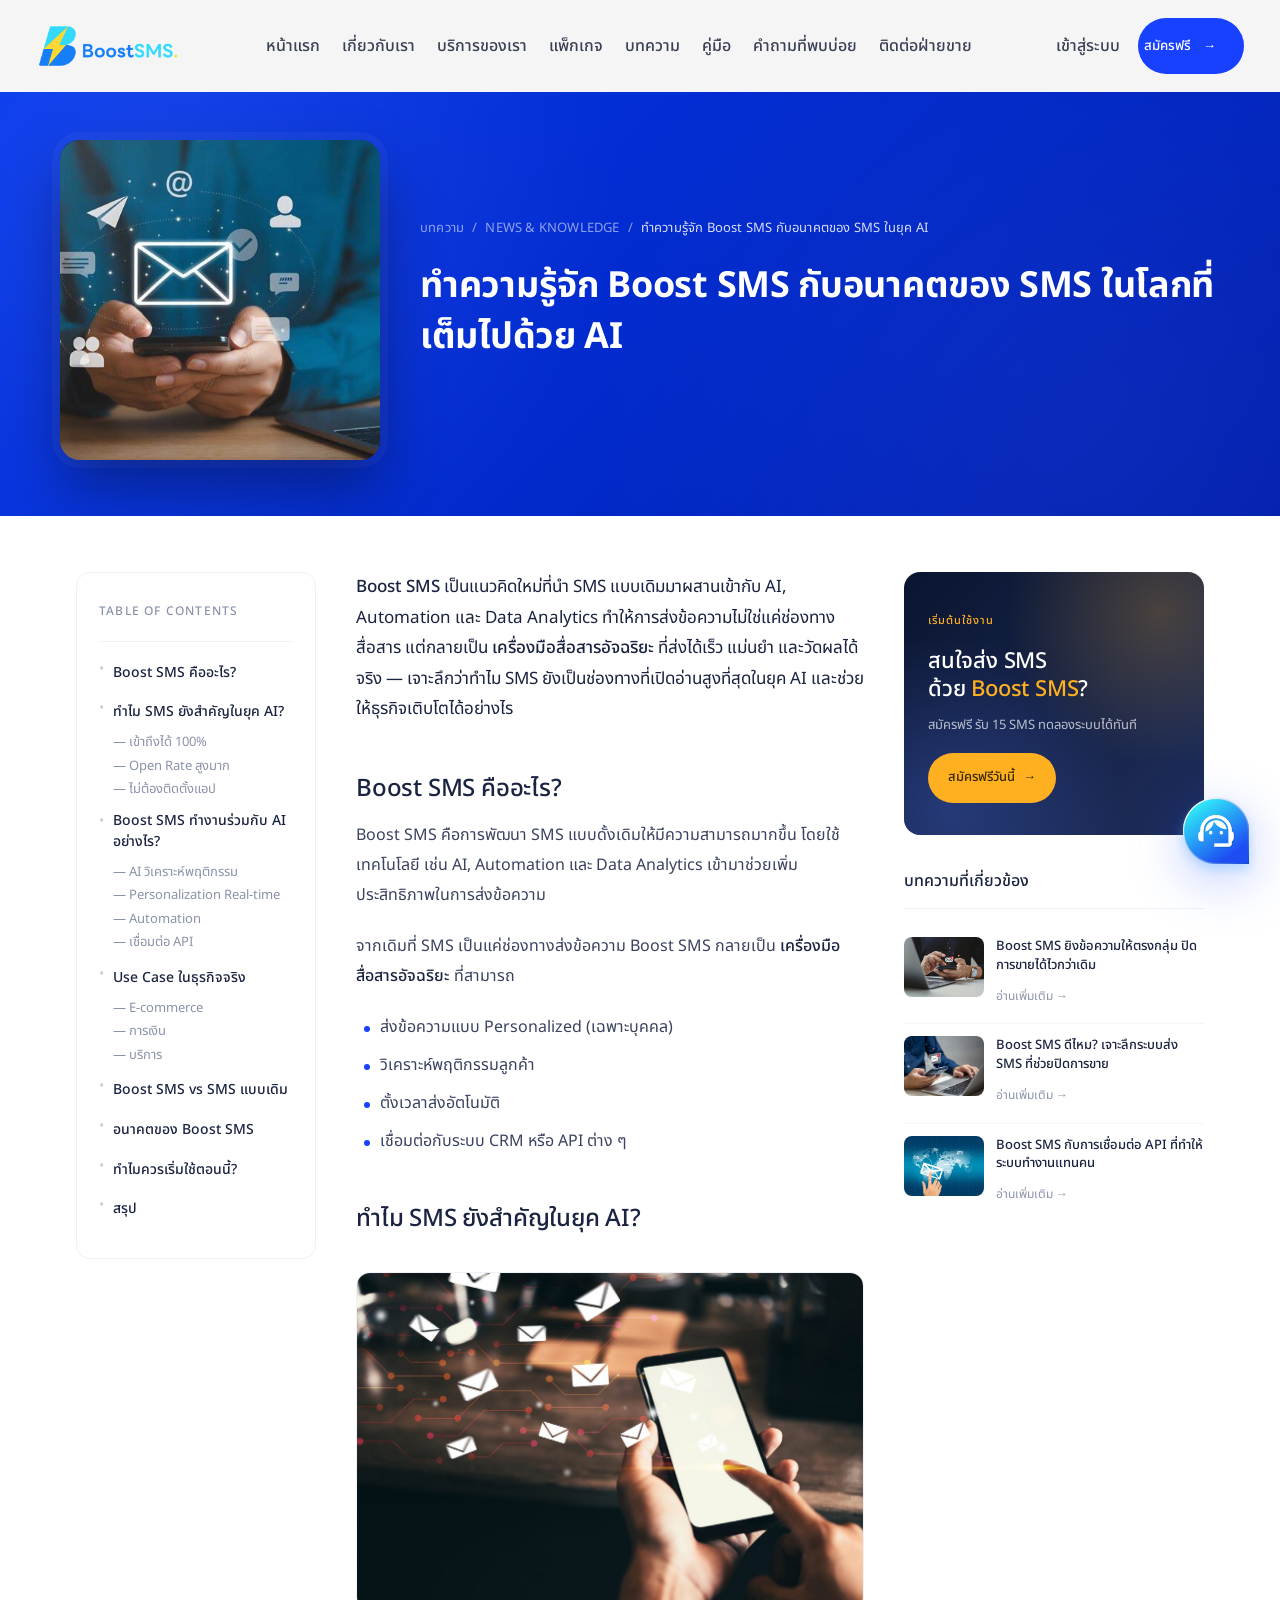
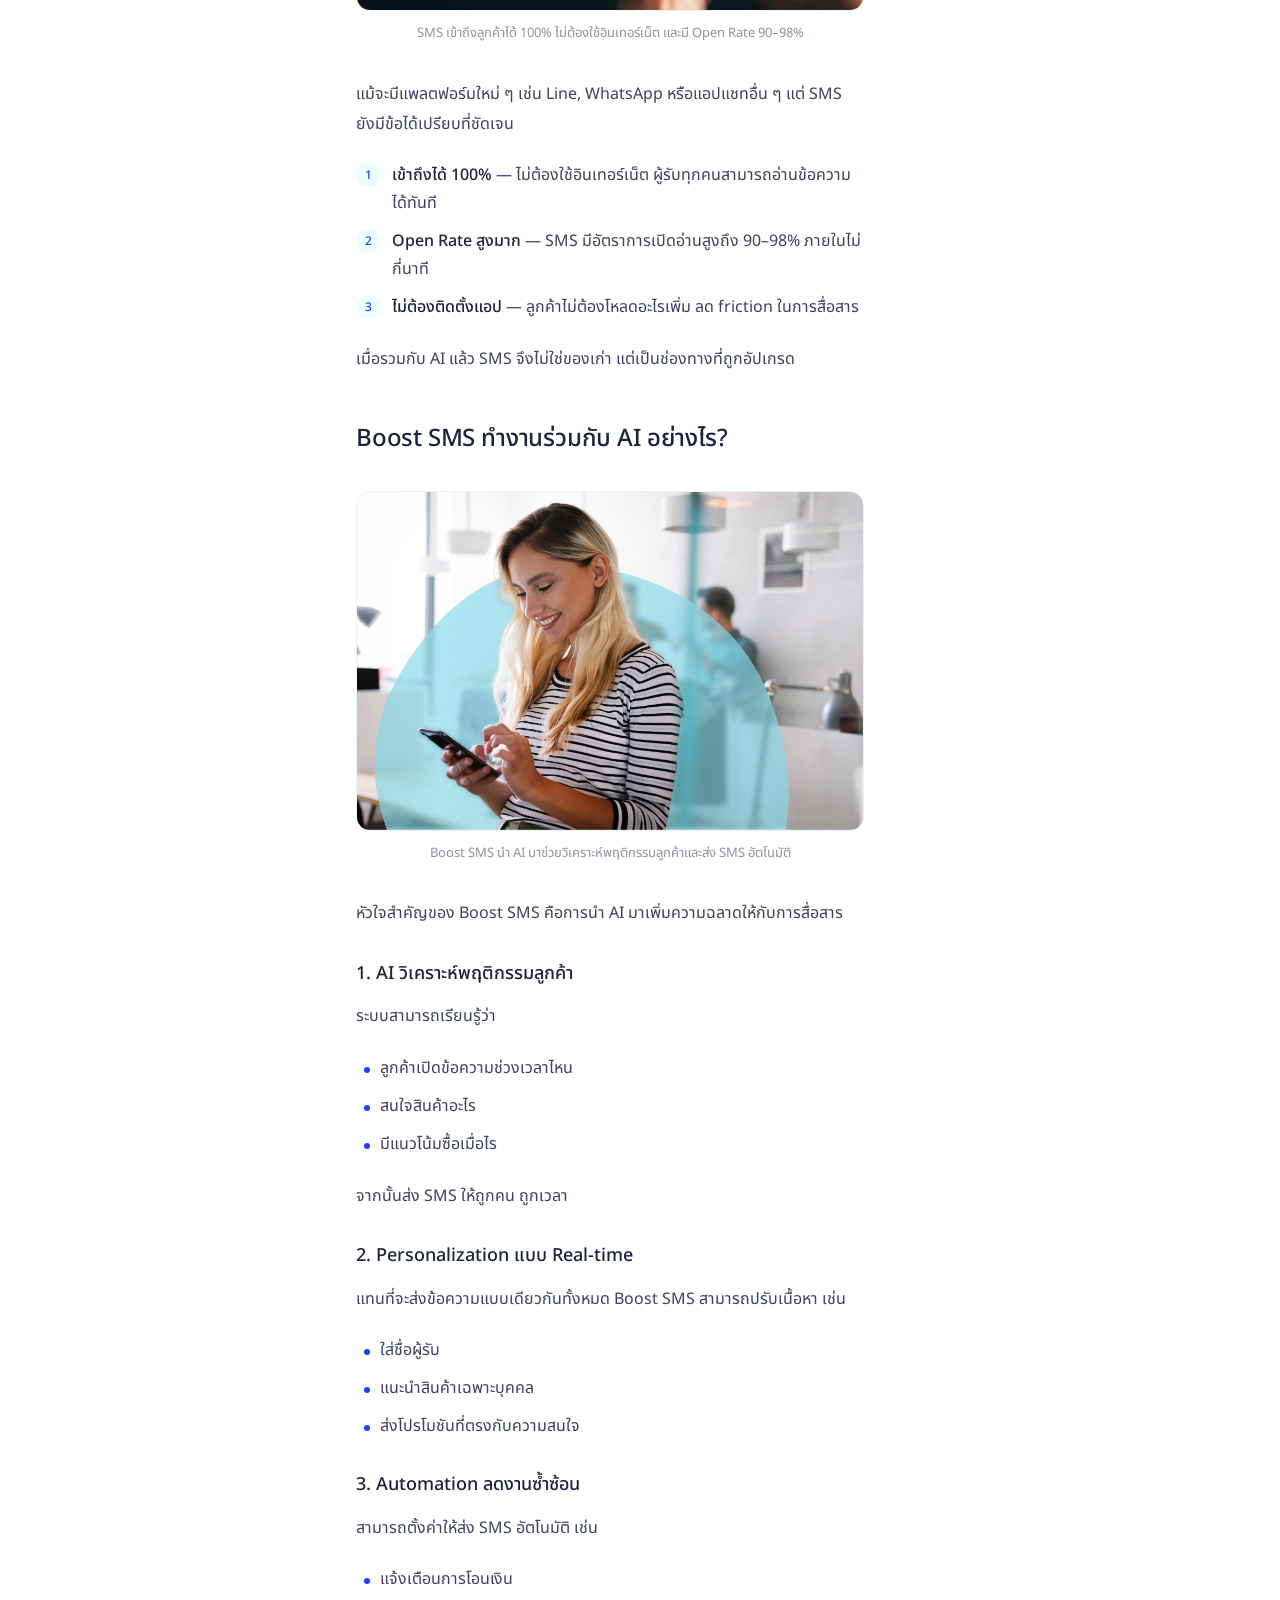
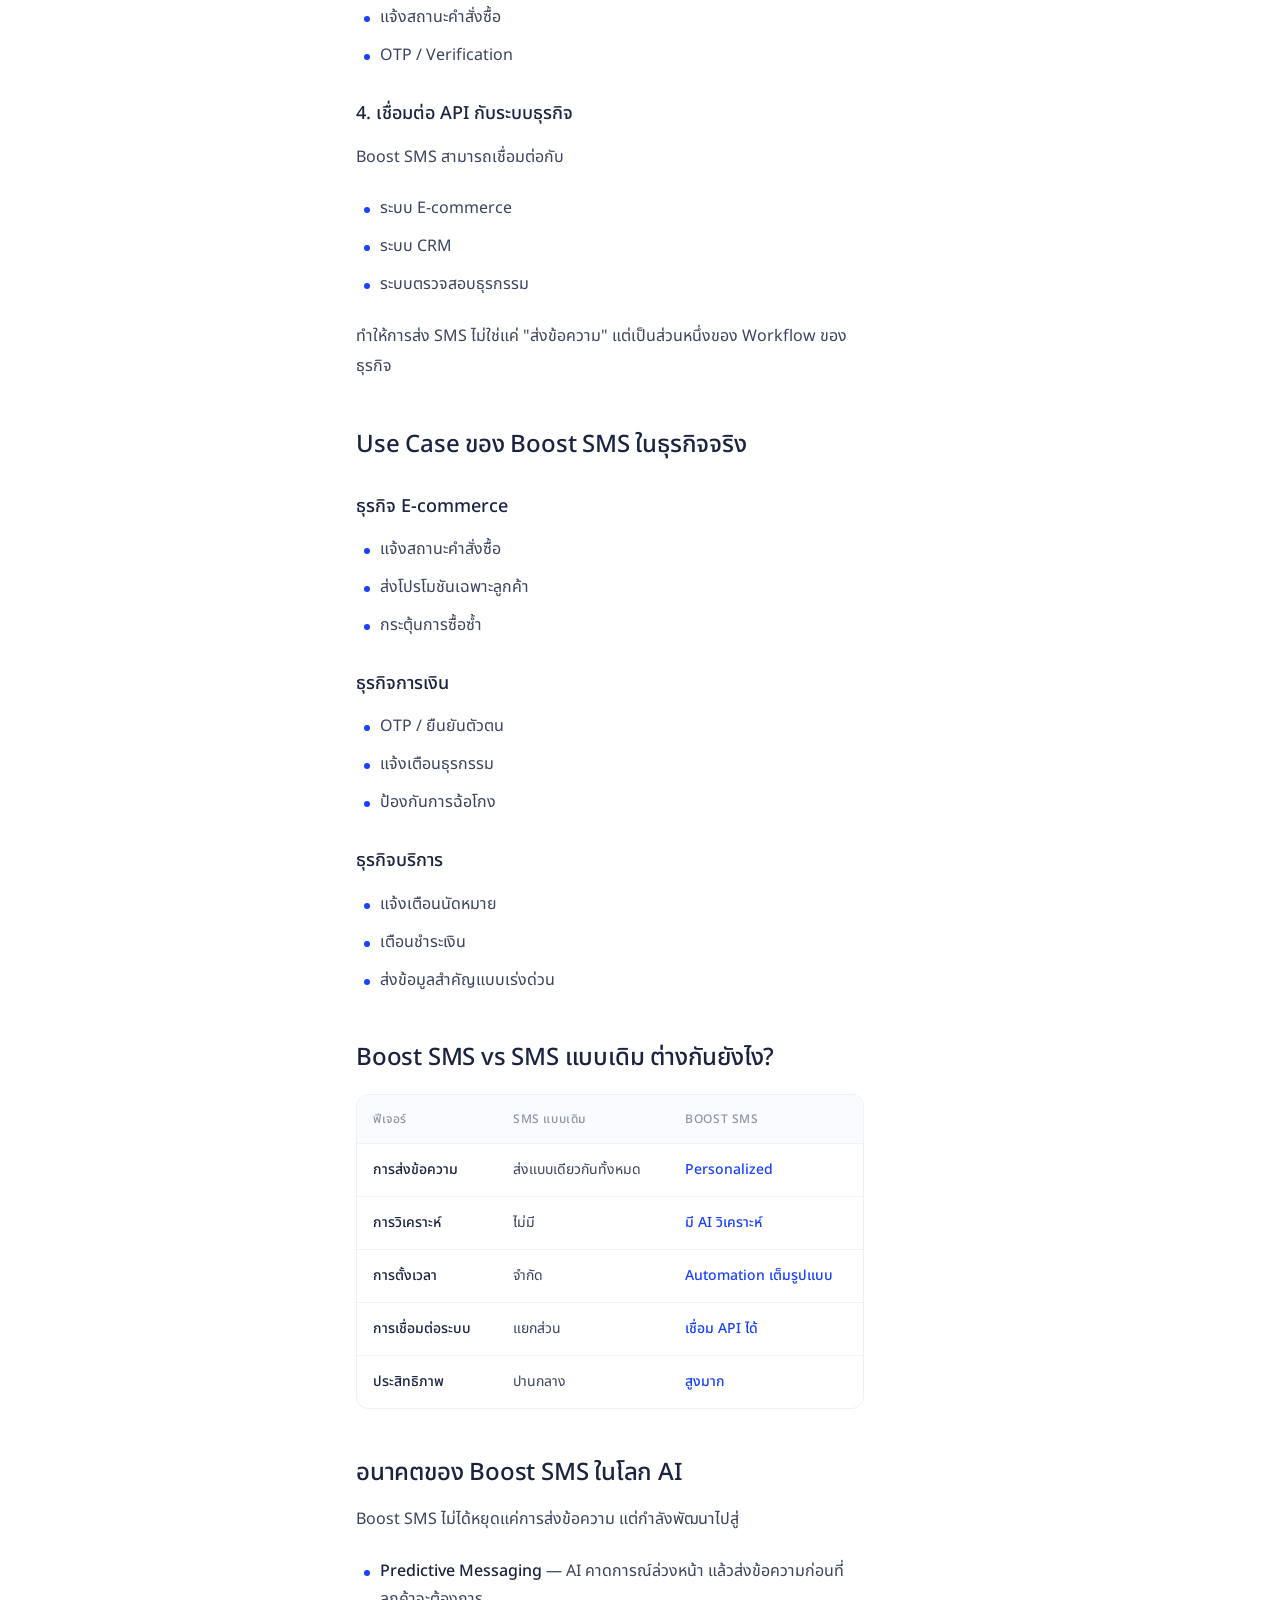
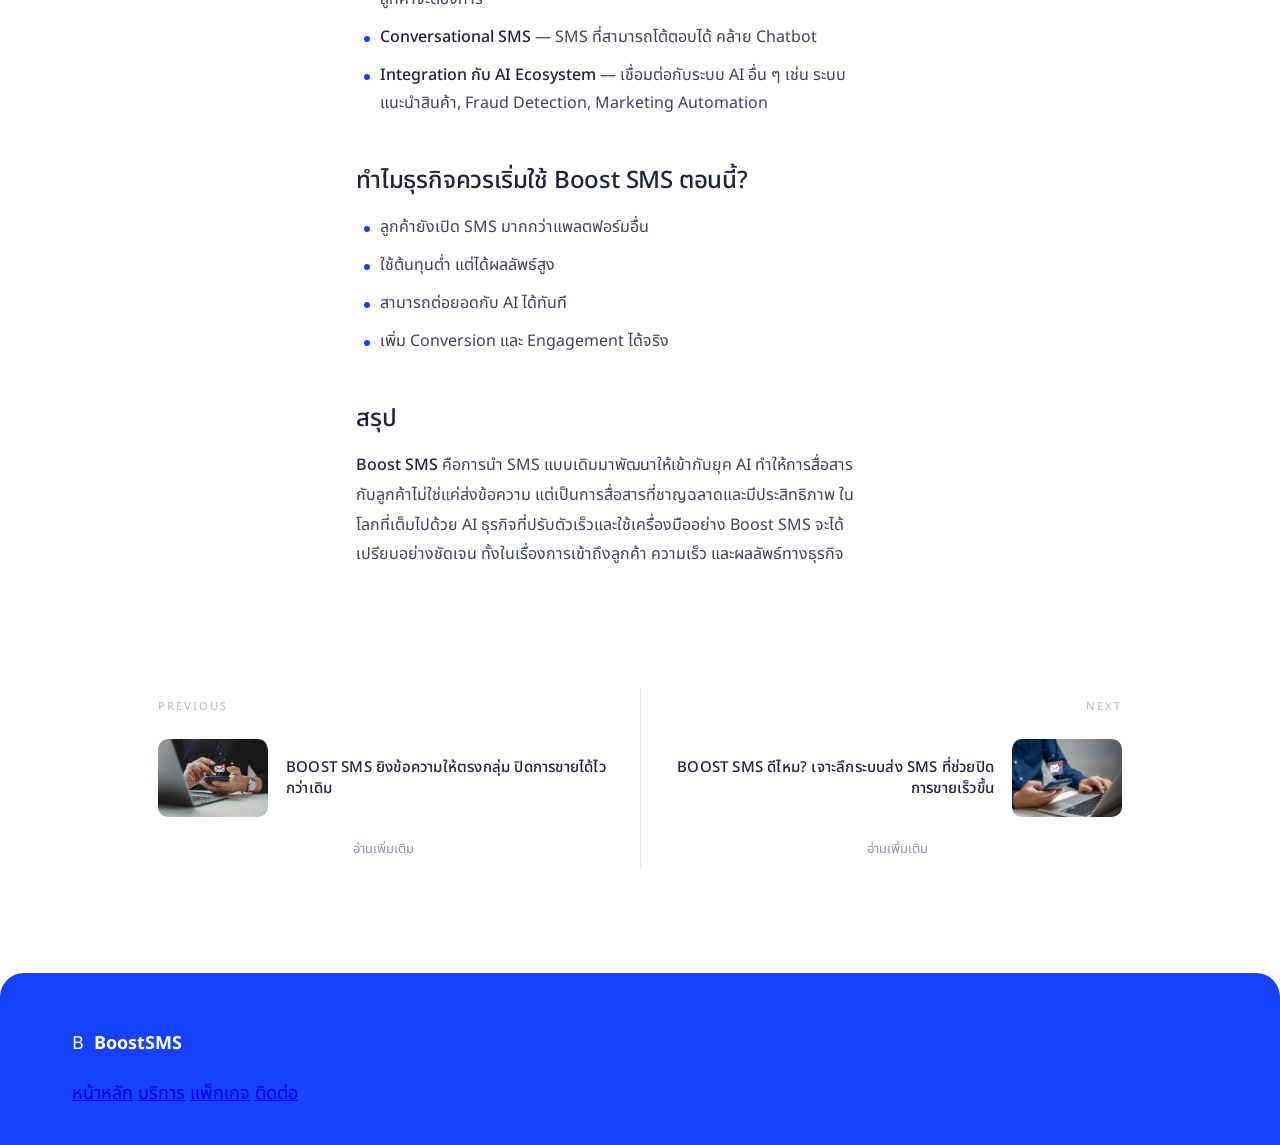
==== commit f558b233: "Mobile polish: typography unification, FAQ/footer spacing, signup button, hide BOOST banner - Unify " ====
--- a/article-boost-sms-ai-future.html
+++ b/article-boost-sms-ai-future.html
@@ -7,7 +7,7 @@
     <link rel="preconnect" href="https://fonts.googleapis.com" />
     <link rel="preconnect" href="https://fonts.gstatic.com" crossorigin />
     <link
-      href="https://fonts.googleapis.com/css2?family=Noto+Sans+Thai:wght@300;400;500;600;700&family=Noto+Sans:wght@300;400;500;600;700&display=swap"
+      href="https://fonts.googleapis.com/css2?family=Noto+Sans+Thai:wght@300;400;500;600;700&display=swap"
       rel="stylesheet"
     />
     <link rel="stylesheet" href="styles.css" />
@@ -378,7 +378,7 @@
       </footer>
     </div>
 
-    <a href="#" class="chat-popup" aria-label="แชทกับเรา">
+    <a href="https://line.me/R/ti/p/@064iqpfd?oat_content=url&ts=04281319" target="_blank" rel="noopener" class="chat-popup" aria-label="แชทกับเราทาง LINE">
       <img src="assets/chat-popup.png" alt="Chat" />
     </a>
 
--- a/styles.css
+++ b/styles.css
@@ -45,7 +45,6 @@
   justify-content: space-between;
   gap: 24px;
   padding: 18px 36px;
-  border-bottom: 1px solid var(--line);
   position: sticky;
   top: 0;
   z-index: 20;
@@ -132,9 +131,6 @@
 .btn-signup {
   display: inline-flex;
   align-items: center;
-  gap: 6px;
-  height: 50px;
-  padding: 0 52px;
 }
 
 .nav-toggle {
@@ -206,12 +202,33 @@
   color: var(--blue);
 }
 
-.btn-signup .arrow {
-  font-size: 15px;
+.btn.btn-signup {
+  height: 56px;
+  padding: 0 28px 0 6px;
+  gap: 12px;
+  justify-content: flex-start;
+}
+
+.btn-signup-arrow {
+  width: 44px;
+  height: 44px;
+  border-radius: 50%;
+  background: #fff;
+  color: var(--blue);
+  display: inline-flex;
+  align-items: center;
+  justify-content: center;
+  font-size: 18px;
+  flex-shrink: 0;
   transition: transform 0.2s ease;
 }
 
-.btn-signup:hover .arrow {
+.btn-signup-text {
+  font-weight: 500;
+  font-size: 16px;
+}
+
+.btn-signup:hover .btn-signup-arrow {
   transform: translateX(3px);
 }
 
@@ -278,9 +295,9 @@
 
 .hero h1 {
   margin: 0;
-  font-size: 36px;
+  font-size: 32px;
   line-height: 1;
-  font-weight: 700;
+  font-weight: 600;
   letter-spacing: -0.3px;
 }
 
@@ -352,7 +369,7 @@
   align-items: center;
   gap: 10px;
   color: #3b4358;
-  font-size: 14px;
+  font-size: 16px;
 }
 
 .price-checks .check {
@@ -377,7 +394,7 @@
 
 .hero-phone-wrap {
   display: flex;
-  justify-content: flex-end;
+  justify-content: flex-start;
   align-items: flex-end;
   position: relative;
   align-self: stretch;
@@ -566,7 +583,7 @@
 .service-sub {
   margin: 14px 0 0;
   color: rgba(255, 255, 255, 0.78);
-  font-size: 15px;
+  font-size: 20px;
   line-height: 1.7;
   max-width: 520px;
 }
@@ -621,7 +638,7 @@
 .otp-lead {
   position: absolute;
   top: 22%;
-  left: 8%;
+  left: 4%;
   width: 38%;
   margin: 0;
   font-size: 20px;
@@ -646,7 +663,7 @@
 .otp-phone-img {
   position: absolute;
   bottom: 0;
-  left: 12%;
+  left: 7%;
   width: 27%;
   height: auto;
   z-index: 3;
@@ -656,7 +673,7 @@
 .otp-envelope-wrap {
   position: absolute;
   top: 40%;
-  left: 35%;
+  left: 30%;
   width: 14%;
   z-index: 4;
   transform: rotate(-8deg);
@@ -750,8 +767,7 @@
 
 .carrier-card {
   margin-top: 28px;
-  filter: drop-shadow(0 22px 28px rgba(0, 0, 0, 0.35))
-    drop-shadow(0 6px 10px rgba(0, 0, 0, 0.2));
+  filter: drop-shadow(0 8px 14px rgba(0, 0, 0, 0.16));
 }
 
 .carrier-title {
@@ -766,7 +782,6 @@
 
 .carrier-logos img {
   width: 100%;
-  max-width: 420px;
   display: block;
 }
 
@@ -828,9 +843,9 @@
 
 .section-title h2 {
   margin: 0;
-  font-size: 36px;
+  font-size: 32px;
   line-height: 1;
-  font-weight: 700;
+  font-weight: 600;
   letter-spacing: -0.3px;
 }
 
@@ -849,7 +864,7 @@
 }
 
 .feature-layout {
-  margin-top: 36px;
+  margin-top: 64px;
   display: grid;
   grid-template-columns: 1.5fr 1fr;
   gap: 24px;
@@ -927,15 +942,16 @@
   margin: 0 0 14px;
   font-size: 24px;
   font-weight: 700;
-  color: var(--ink);
+  color: #E42637;
   letter-spacing: -0.2px;
 }
 
 .award p {
   color: #636b83;
-  margin: 0 0 14px;
+  margin: 0 auto 14px;
   font-size: 15px;
   line-height: 1.75;
+  max-width: 760px;
 }
 
 .award-link {
@@ -1155,7 +1171,8 @@
 
 .advisor-content h3 {
   margin: 0;
-  font-size: 30px;
+  font-size: 32px;
+  font-weight: 600;
   color: var(--ink);
   letter-spacing: -0.3px;
 }
@@ -1381,7 +1398,7 @@
 
 @media (max-width: 720px) {
   .boost-banner {
-    padding: 40px 20px 44px;
+    display: none;
   }
   .boost-banner-head {
     flex-direction: column;
@@ -1401,17 +1418,37 @@
   }
   .boost-letters {
     grid-template-columns: 1fr;
-    gap: 14px;
+    gap: 18px;
+  }
+  .boost-col {
+    display: grid;
+    grid-template-columns: auto 1fr;
+    column-gap: 0;
+    row-gap: 6px;
+    align-items: end;
   }
   .boost-letter {
-    height: 44px;
-    margin-bottom: 8px;
+    height: 40px;
+    margin: 0;
+    grid-row: 1;
+    grid-column: 1;
+    align-self: center;
   }
   .boost-col h4 {
-    font-size: 16px;
+    font-size: 18px;
+    grid-row: 1;
+    grid-column: 2;
+    align-self: center;
+    margin-left: -2px;
   }
   .boost-col p {
-    font-size: 13px;
+    font-size: 14px;
+    grid-column: 1 / -1;
+    grid-row: 2;
+    line-height: 1.5;
+  }
+  .boost-h4-cap {
+    display: none;
   }
 }
 
@@ -1464,17 +1501,18 @@
 
 .partner-trust h3 {
   margin: 0;
-  font-size: 28px;
-  font-weight: 500;
+  font-size: 32px;
+  font-weight: 600;
   color: #fff;
 }
 
 .partner-trust p {
-  max-width: 720px;
+  max-width: none;
   margin: 12px auto 64px;
   color: #d8def2;
   line-height: 1.65;
-  font-size: 15px;
+  font-size: 20px;
+  white-space: nowrap;
 }
 
 .map-glow {
@@ -1495,7 +1533,7 @@
   gap: 32px;
   max-width: 1280px;
   margin: 0 auto;
-  padding: 0 20px;
+  padding: 32px 20px;
 }
 
 .partner-logo-image {
@@ -1638,19 +1676,20 @@
 }
 
 .faq .section-title h2 {
-  font-weight: 500;
+  font-weight: 600;
 }
 
 .faq-subtitle {
-  max-width: 820px;
+  max-width: none;
   margin: 14px auto 0;
   color: #5f6782;
-  font-size: 16px;
+  font-size: 20px;
   line-height: 1.6;
+  white-space: nowrap;
 }
 
 .faq-list {
-  max-width: 1100px;
+  max-width: 820px;
   margin: 36px auto 0;
   display: flex;
   flex-direction: column;
@@ -1802,10 +1841,12 @@
 .blog-tag {
   display: inline-flex;
   align-items: center;
-  padding: 6px 14px;
+  height: 24px;
+  padding: 0 12px;
   border: 1px solid #e4e8f2;
   border-radius: 999px;
-  font-size: 13px;
+  font-size: 12px;
+  line-height: 1;
   color: #1a2340;
   background: #EAFEFF;
 }
@@ -1869,14 +1910,14 @@
 .contact-block p {
   margin: 0 0 12px;
   color: #6b7389;
-  font-size: 14px;
+  font-size: 16px;
   line-height: 1.7;
 }
 
 .contact-hours {
   margin: 0 0 14px !important;
   color: #3a4260 !important;
-  font-size: 14px;
+  font-size: 16px;
 }
 
 .contact-hours strong {
@@ -1885,21 +1926,25 @@
 }
 
 .contact-phone {
-  display: inline-flex;
+  display: flex;
   align-items: center;
   gap: 10px;
   color: #1a2340;
-  font-size: 15px;
+  font-size: 16px;
   text-decoration: none;
   font-weight: 500;
 }
 
+.contact-phone + .contact-phone {
+  margin-top: 8px;
+}
+
 .contact-phone-icon {
-  display: inline-flex;
-  align-items: center;
-  justify-content: center;
-  color: var(--blue);
-  font-size: 16px;
+  width: 20px;
+  height: 20px;
+  display: inline-block;
+  flex-shrink: 0;
+  object-fit: contain;
 }
 
 .contact-divider {
@@ -1915,7 +1960,7 @@
   padding: 32px;
   display: flex;
   flex-direction: column;
-  gap: 20px;
+  gap: 12px;
   box-shadow: 0 10px 30px rgba(228, 38, 55, 0.18);
   color: #fff;
 }
@@ -1930,23 +1975,23 @@
 .contact-form-head p {
   margin: 0;
   color: rgba(255, 255, 255, 0.92);
-  font-size: 14px;
+  font-size: 16px;
 }
 
 .form-row {
   display: grid;
   grid-template-columns: 1fr 1fr;
-  gap: 16px;
+  gap: 12px;
 }
 
 .form-field {
   display: flex;
   flex-direction: column;
-  gap: 8px;
+  gap: 4px;
 }
 
 .form-field > span {
-  font-size: 14px;
+  font-size: 16px;
   color: #fff;
   font-weight: 500;
 }
@@ -1962,7 +2007,7 @@
   border-radius: 10px;
   padding: 12px 14px;
   font-family: inherit;
-  font-size: 14px;
+  font-size: 16px;
   color: #1a2340;
   background: #fff;
   transition: border-color 0.15s ease, box-shadow 0.15s ease;
@@ -1983,7 +2028,7 @@
 
 .form-field textarea {
   resize: vertical;
-  min-height: 110px;
+  min-height: 72px;
 }
 
 .contact-form-actions {
@@ -1997,7 +2042,7 @@
 .contact-form-note {
   margin: 0;
   color: rgba(255, 255, 255, 0.95);
-  font-size: 14px;
+  font-size: 16px;
 }
 
 .btn-contact-submit {
@@ -2007,7 +2052,7 @@
   border: none;
   background: #fff;
   color: #1a2340;
-  font-size: 15px;
+  font-size: 16px;
   font-weight: 500;
   display: inline-flex;
   align-items: center;
@@ -2401,13 +2446,13 @@
 
 .footer-top {
   display: grid;
-  grid-template-columns: 2fr 1fr 1fr 1.4fr;
+  grid-template-columns: 2.4fr 1fr 1fr 1.4fr;
   gap: 48px;
   align-items: start;
 }
 
 .footer-brand-col {
-  max-width: 360px;
+  max-width: 520px;
 }
 
 .footer-brand {
@@ -2418,13 +2463,13 @@
 }
 
 .footer-logo {
-  height: 56px;
+  height: 96px;
   width: auto;
   display: block;
 }
 
 .footer-tagline {
-  font-size: 14px;
+  font-size: 16px;
   line-height: 1.6;
   color: #dce4ff;
   margin: 0;
@@ -2433,7 +2478,7 @@
 .footer-heading {
   font-size: 16px;
   font-weight: 700;
-  margin: 0 0 18px;
+  margin: 0 0 14px;
   color: #fff;
 }
 
@@ -2443,13 +2488,13 @@
   margin: 0;
   display: flex;
   flex-direction: column;
-  gap: 12px;
+  gap: 6px;
 }
 
 .footer-list a {
   color: #dce4ff;
   text-decoration: none;
-  font-size: 14px;
+  font-size: 16px;
   line-height: 1.4;
 }
 
@@ -2626,6 +2671,25 @@
     margin: 0;
   }
 
+  .faq-subtitle {
+    white-space: normal;
+    font-size: 16px;
+  }
+
+  .faq-q {
+    font-size: 16px;
+  }
+
+  .service-header h2,
+  .section-title h2,
+  .partner h2,
+  .reviews-title h2,
+  .blog-head h2,
+  .contact-copy h2 {
+    font-weight: 600;
+    font-size: 28px;
+  }
+
   .topbar {
     padding: 12px 16px;
     gap: 12px;
@@ -2651,19 +2715,21 @@
     height: 36px;
   }
 
-  .btn-signup {
+  .btn.btn-signup {
     height: 40px;
-    padding: 0 18px;
+    padding: 0 14px 0 0;
+    gap: 6px;
     font-size: 14px;
-    gap: 6px;
-  }
-
-  .btn-signup .arrow {
+  }
+
+  .btn-signup-arrow {
+    width: 40px;
+    height: 40px;
     font-size: 14px;
   }
 
-  .topbar .btn-signup {
-    padding: 0 18px;
+  .btn-signup-text {
+    font-size: 14px;
   }
 
   .section-light,
@@ -2707,6 +2773,10 @@
   .service-features {
     text-align: left;
     margin-top: 24px;
+  }
+
+  .service-features li {
+    font-size: 16px;
   }
 
   .service-dashboard {
@@ -2863,6 +2933,10 @@
     margin: 18px 0 22px;
   }
 
+  .price-checks li {
+    font-size: 16px;
+  }
+
   .price-callout .btn {
     padding: 0 40px;
     height: 46px;
@@ -2909,7 +2983,13 @@
   }
 
   .award p {
-    font-size: 14px;
+    font-size: 10px;
+    letter-spacing: -0.2px;
+    padding: 0 4px;
+  }
+
+  .award p br {
+    display: none;
   }
 
   .feature-layout {
@@ -3074,7 +3154,7 @@
 
   .footer-top {
     grid-template-columns: 1fr;
-    gap: 36px;
+    gap: 24px;
   }
 
   .footer-brand-col {
@@ -3090,7 +3170,7 @@
   }
 
   .footer-logo {
-    height: 72px;
+    height: 110px;
   }
 
   .footer-tagline {
@@ -3106,11 +3186,15 @@
 
   .footer-heading {
     font-size: 16px;
-    margin-bottom: 20px;
+    margin: 0 0 12px;
   }
 
   .footer-list {
-    gap: 16px;
+    gap: 8px;
+  }
+
+  .footer-col {
+    margin: 0;
   }
 
   .footer-list a {
@@ -3377,6 +3461,7 @@
     line-height: 1.55;
     max-width: 100%;
     text-align: center;
+    white-space: normal;
   }
 
   .partner-logos-viewport {
